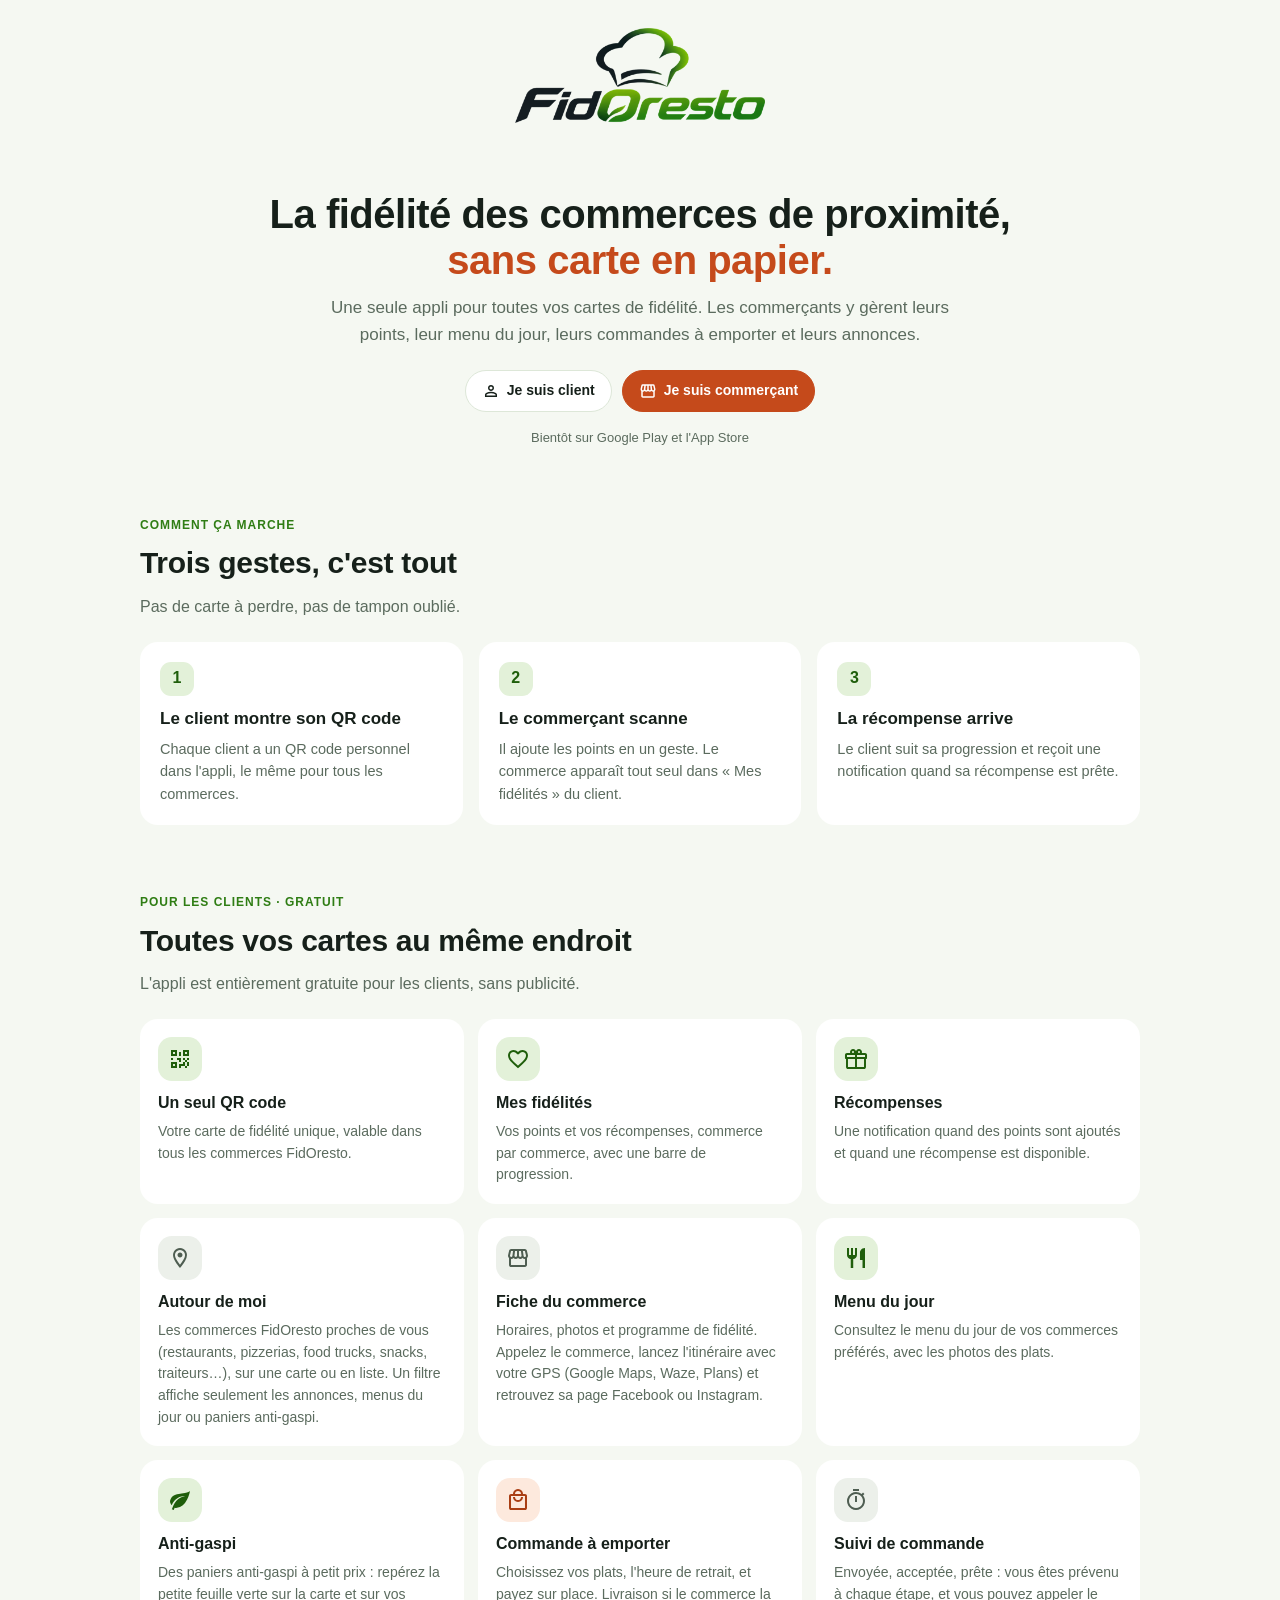
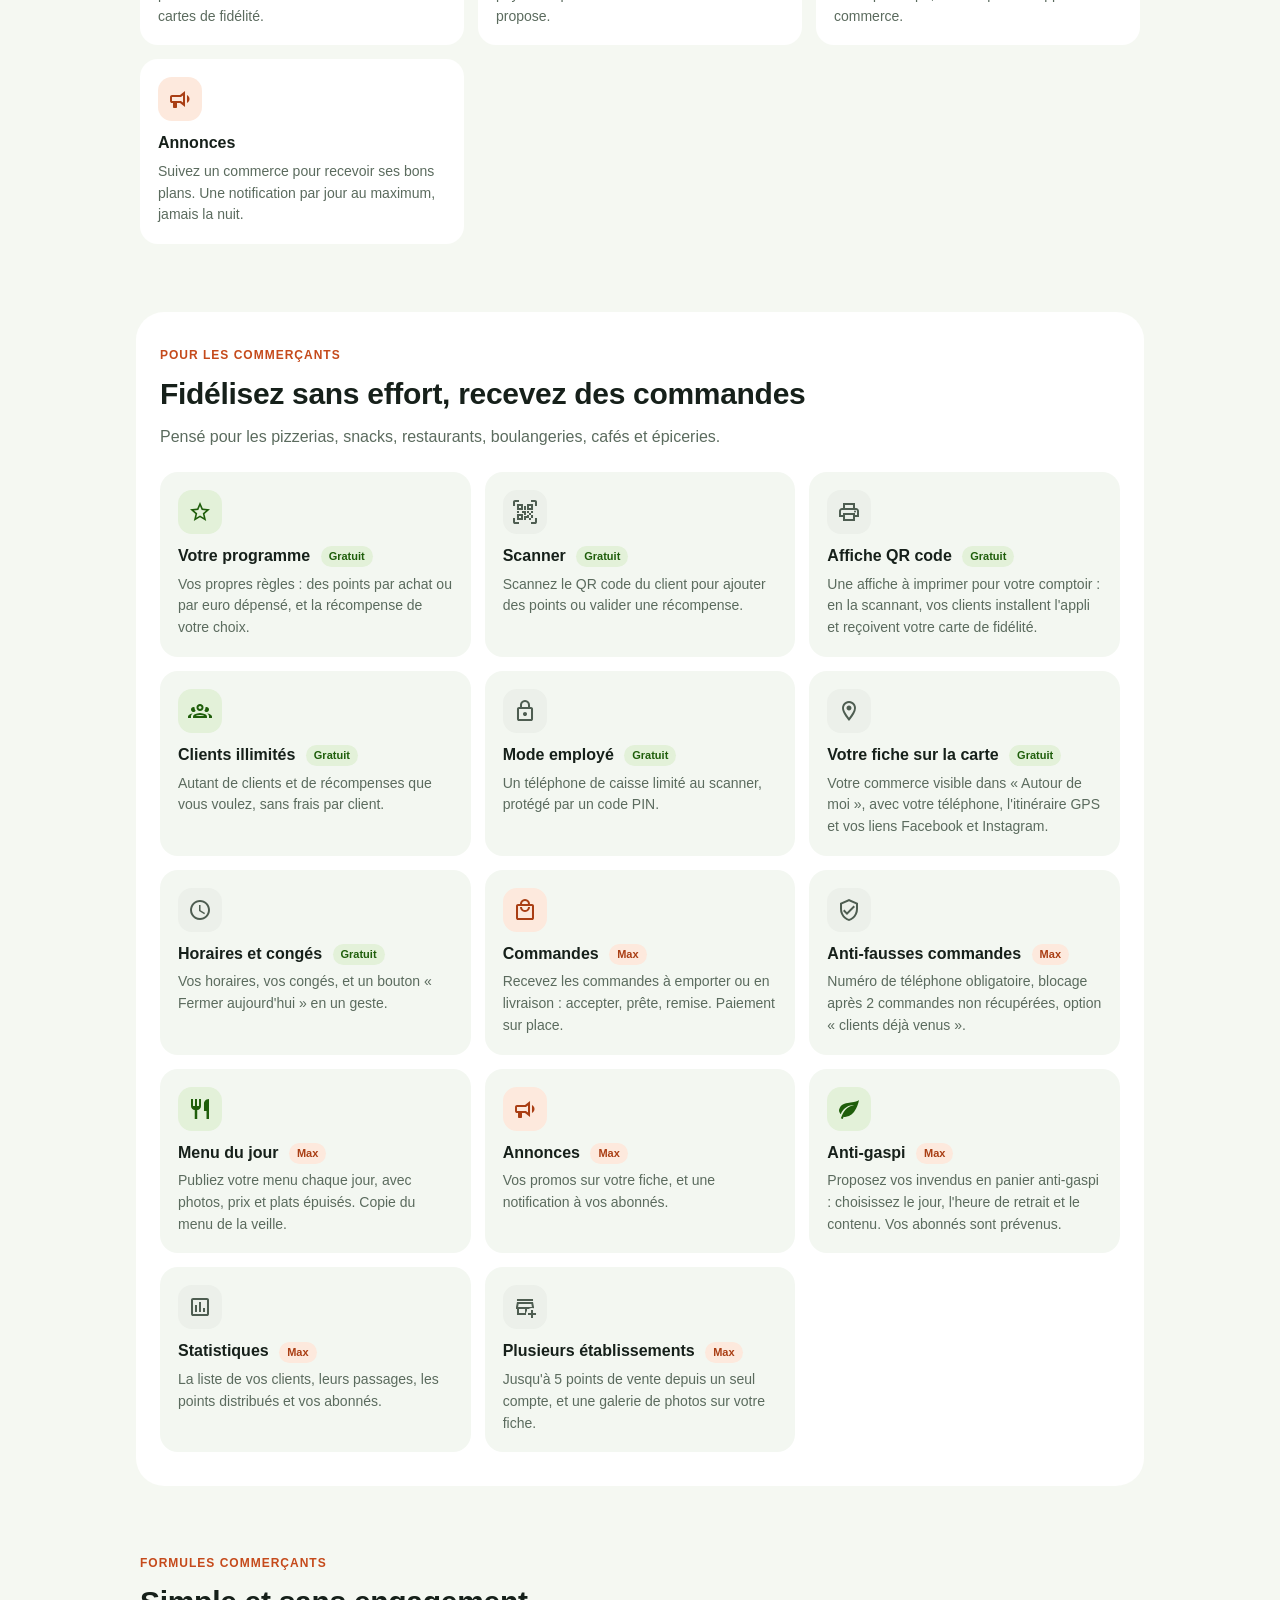
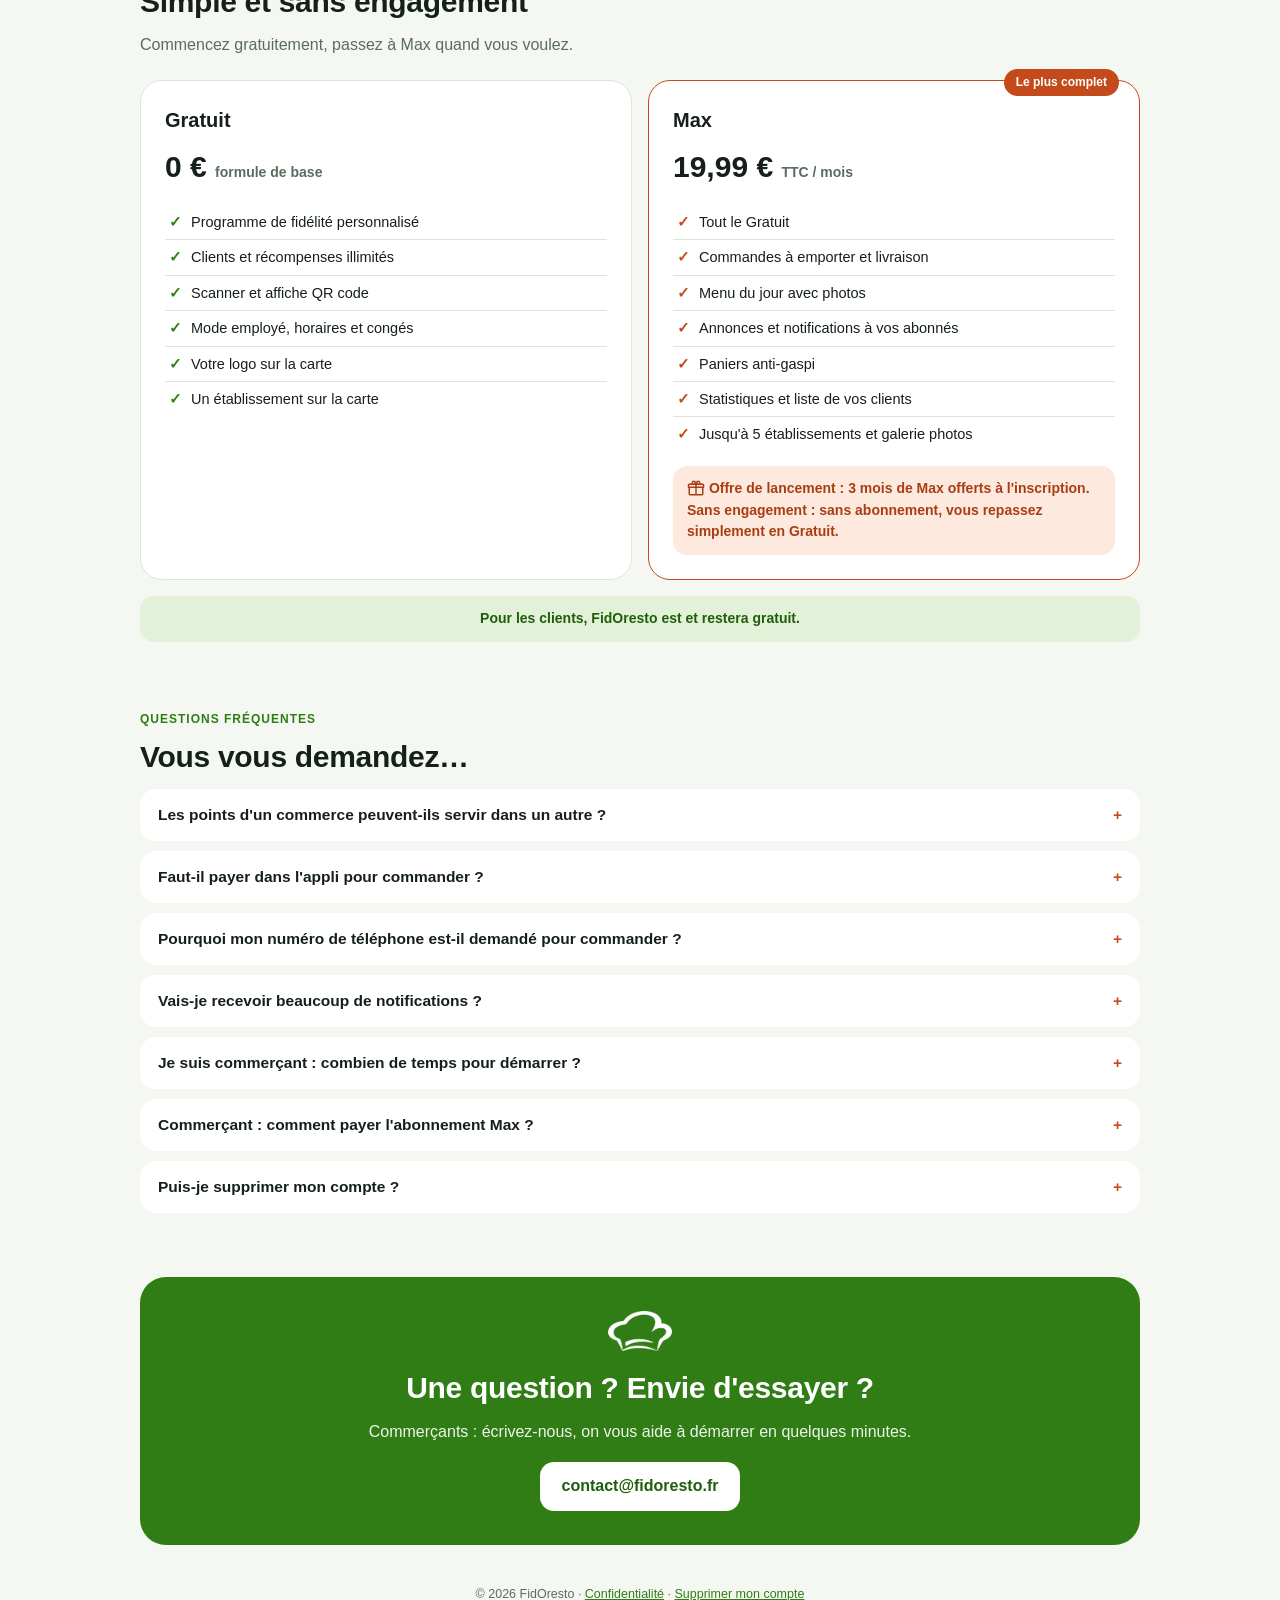
==== index.html @ c5ca8108 "Add files via upload" ====
<!doctype html>
<html lang="fr">
<head>
<meta charset="utf-8">
<meta name="viewport" content="width=device-width, initial-scale=1">
<title>FidOresto : guide des fonctions</title>
<meta name="description" content="FidOresto remplace les cartes de fidélité en papier des commerces de proximité : points, récompenses, menu du jour, commandes à emporter et annonces.">
<style>
:root{
  --bg:#F5F8F2; --card:#FFFFFF; --ground:#F3F7F1; --t1:#16201A; --t2:#5B6B5E;
  --accent:#C54A1B; --brand:#2F7D14; --brandDark:#1F5E0B; --border:#DDE7D8;
  --gBg:#E3F1D9; --gFg:#1F5E0B; --oBg:#FDE9DD; --oFg:#A93E14;
}
*{box-sizing:border-box}
html{scroll-behavior:smooth}
body{margin:0;background:var(--bg);color:var(--t1);font-family:-apple-system,BlinkMacSystemFont,"Segoe UI",Roboto,Helvetica,Arial,sans-serif;line-height:1.55}
a{color:var(--brand)}
.wrap{max-width:1040px;margin:0 auto;padding:0 20px}
/* En-tête */
.top{padding:28px 0 8px;text-align:center}
.top img{width:250px;max-width:70%;height:auto}
.tagline{position:relative}
.tagline .tg.ph{visibility:hidden}
.tagline .tg.a,.tagline .tg.b{position:absolute;left:0;right:0;opacity:0}
.tagline .tg.a{animation:tgfade 6s infinite}
.tagline .tg.b{animation:tgfade 6s 3s infinite}
@keyframes tgfade{0%{opacity:0;transform:scale(.92)}8%{opacity:1;transform:scale(1.06)}14%{transform:scale(1)}44%{opacity:1}52%,100%{opacity:0}}
@media (prefers-reduced-motion:reduce){.tagline .tg.a,.tagline .tg.b{display:none}.tagline .tg.ph{visibility:visible}}
.tagline{margin:-10px 0 6px;font-size:21px;font-weight:700;font-style:italic;color:var(--brand);letter-spacing:.5px}
.hero{text-align:center;padding:10px 0 34px}
.hero h1{font-size:clamp(26px,4.4vw,40px);line-height:1.15;margin:14px 0 12px;letter-spacing:-.5px}
.hero h1 span{color:var(--accent)}
.hero p{font-size:17px;color:var(--t2);max-width:640px;margin:0 auto 22px}
.pills{display:flex;flex-wrap:wrap;gap:10px;justify-content:center}
.pill{background:var(--card);border:1px solid var(--border);border-radius:999px;padding:9px 16px;font-weight:700;font-size:14px;text-decoration:none;color:var(--t1)}
.pill.o{background:var(--accent);border-color:var(--accent);color:#fff}
.stores{margin-top:16px;font-size:13px;color:var(--t2)}
/* Sections */
section{padding:34px 0}
.kicker{font-size:12px;font-weight:800;letter-spacing:1px;text-transform:uppercase;color:var(--brand);margin:0 0 6px}
.kicker.o{color:var(--accent)}
h2{font-size:clamp(22px,3.2vw,30px);margin:0 0 8px;letter-spacing:-.3px}
.lead{color:var(--t2);margin:0 0 22px;max-width:700px}
/* Étapes */
.steps{display:grid;grid-template-columns:repeat(3,1fr);gap:16px}
.step{background:var(--card);border-radius:18px;padding:20px}
.num{width:34px;height:34px;border-radius:11px;background:var(--gBg);color:var(--gFg);font-weight:900;display:flex;align-items:center;justify-content:center;margin-bottom:10px}
.step h3{margin:0 0 6px;font-size:17px}
.step p{margin:0;color:var(--t2);font-size:14.5px}
/* Grilles de fonctions */
.grid{display:grid;grid-template-columns:repeat(3,1fr);gap:14px}
.f{background:var(--card);border-radius:18px;padding:18px}
.f .ic{width:44px;height:44px;border-radius:14px;display:flex;align-items:center;justify-content:center;font-size:22px;margin-bottom:10px;background:var(--gBg)}
.f.o .ic{background:var(--oBg)}
.f .ic.g{background:var(--gBg);color:var(--gFg)}
.f .ic.o{background:var(--oBg);color:var(--oFg)}
.f .ic.n{background:#ECF0EA;color:#4E5D51}
.pill{display:inline-flex;align-items:center;gap:7px}
.offer svg{vertical-align:-4px}
.f h3{margin:0 0 5px;font-size:16px}
.f p{margin:0;color:var(--t2);font-size:14px}
.tag{display:inline-block;font-size:11px;font-weight:800;border-radius:999px;padding:2px 8px;margin-left:6px;vertical-align:middle}
.tag.max{background:var(--oBg);color:var(--oFg)}
.tag.free{background:var(--gBg);color:var(--gFg)}
.band{background:var(--card);border-radius:22px;padding:6px 0}
.alt{background:#fff;border-radius:28px;padding:34px 24px;margin:0 -4px}
.alt .f{background:var(--ground)}
/* Formules */
.plans{display:grid;grid-template-columns:1fr 1fr;gap:16px}
.plan{background:var(--card);border-radius:22px;padding:24px;border:1.5px solid var(--border)}
.plan.max{border-color:var(--accent);position:relative}
.plan .ribbon{position:absolute;top:-12px;right:20px;background:var(--accent);color:#fff;font-size:12px;font-weight:800;border-radius:999px;padding:4px 12px}
.plan h3{margin:0;font-size:20px}
.price{font-size:30px;font-weight:900;margin:8px 0 2px}
.price small{font-size:14px;font-weight:600;color:var(--t2)}
.plan ul{list-style:none;padding:0;margin:14px 0 0}
.plan li{padding:6px 0 6px 26px;position:relative;font-size:14.5px;border-top:1px solid var(--border)}
.plan li:first-child{border-top:0}
.plan li::before{content:"✓";position:absolute;left:4px;color:var(--brand);font-weight:900}
.plan.max li::before{color:var(--accent)}
.offer{margin-top:14px;background:var(--oBg);color:var(--oFg);border-radius:14px;padding:12px 14px;font-weight:700;font-size:14px}
.client-free{margin-top:16px;background:var(--gBg);color:var(--gFg);border-radius:14px;padding:12px 14px;font-weight:700;font-size:14px;text-align:center}
/* FAQ */
details{background:var(--card);border-radius:16px;padding:14px 18px;margin-bottom:10px}
summary{cursor:pointer;font-weight:800;font-size:15.5px;list-style:none}
summary::-webkit-details-marker{display:none}
summary::after{content:"+";float:right;color:var(--accent);font-weight:900}
details[open] summary::after{content:"–"}
details p{color:var(--t2);margin:10px 0 2px;font-size:14.5px}
/* Contact */
.contact{text-align:center;background:var(--brand);color:#fff;border-radius:26px;padding:34px 20px;margin:20px 0 40px}
.contact h2{color:#fff}
.contact p{opacity:.92;margin:0 0 18px}
.contact a.btn{display:inline-block;background:#fff;color:var(--brandDark);font-weight:800;text-decoration:none;border-radius:14px;padding:12px 22px}
.contact img{width:64px;height:auto;margin-bottom:6px;filter:brightness(0) invert(1)}
footer{text-align:center;color:var(--t2);font-size:12.5px;padding:0 0 30px}
@media (max-width:820px){
  .steps,.grid{grid-template-columns:1fr 1fr}
  .plans{grid-template-columns:1fr}
}
@media (max-width:540px){
  .steps,.grid{grid-template-columns:1fr}
  .alt{padding:26px 16px}
}
</style>
</head>
<body>

<div class="wrap">
  <div class="top"><img src="[data-uri]" alt="FidOresto"><p class="tagline" aria-label="Smart choice. Choix malin."><span class="tg a">Choix malin.</span><span class="tg b">Smart choice.</span><span class="tg ph">Smart choice.</span></p></div>

  <div class="hero">
    <h1>La fidélité des commerces de proximité,<br><span>sans carte en papier.</span></h1>
    <p>Une seule appli pour toutes vos cartes de fidélité. Les commerçants y gèrent leurs points, leur menu du jour, leurs commandes à emporter et leurs annonces.</p>
    <div class="pills">
      <a class="pill" href="#clients"><svg width="18" height="18" viewBox="0 0 24 24" aria-hidden="true"><path fill="currentColor" d="M12 3.98Q13.64 3.98 14.81 5.16Q15.98 6.33 15.98 7.99Q15.98 9.66 14.81 10.83Q13.64 12 12 12Q10.36 12 9.19 10.83Q8.02 9.66 8.02 7.99Q8.02 6.33 9.19 5.16Q10.36 3.98 12 3.98ZM12 6Q11.16 6 10.57 6.59Q9.98 7.17 9.98 7.99Q9.98 8.81 10.57 9.4Q11.16 9.98 12 9.98Q12.84 9.98 13.43 9.4Q14.02 8.81 14.02 7.99Q14.02 7.17 13.43 6.59Q12.84 6 12 6ZM12 12.98Q13.5 12.98 15.28 13.45Q17.3 13.97 18.52 14.77Q20.02 15.75 20.02 17.02V20.02H3.98V17.02Q3.98 15.75 5.48 14.77Q6.7 13.97 8.72 13.45Q10.5 12.98 12 12.98ZM12 14.91Q10.59 14.91 9.09 15.28Q7.78 15.66 6.84 16.17Q5.91 16.69 5.91 17.02V18.09H18.09V17.02Q18.09 16.69 17.16 16.17Q16.22 15.66 14.91 15.28Q13.41 14.91 12 14.91Z"/></svg>Je suis client</a>
      <a class="pill o" href="#commercants"><svg width="18" height="18" viewBox="0 0 24 24" aria-hidden="true"><path fill="currentColor" d="M5.06 3Q4.41 3 3.84 3.42Q3.28 3.84 3.14 4.5L2.11 8.91Q1.73 10.55 2.72 11.77L3 12.05V18.98Q3 19.83 3.63 20.41Q4.27 21 5.02 21H18.98Q19.83 21 20.41 20.37Q21 19.73 21 18.98V12.05L21.28 11.77Q22.27 10.55 21.89 8.91L20.86 4.5Q20.67 3.84 20.13 3.42Q19.59 3 18.94 3ZM18.89 4.97 19.97 9.38Q20.11 10.03 19.71 10.52Q19.31 11.02 18.8 11.02Q18.28 11.02 17.95 10.66Q17.62 10.31 17.58 9.84L16.97 5.02ZM5.06 5.02H7.03L6.42 9.84Q6.23 11.02 5.25 11.02Q4.64 11.02 4.31 10.55Q3.89 10.03 4.03 9.38ZM9.05 5.02H11.02V9.7Q11.02 10.22 10.64 10.62Q10.27 11.02 9.73 11.02Q9.19 11.02 8.84 10.59Q8.48 10.17 8.48 9.66V9.52ZM12.98 5.02H14.95L15.52 9.52Q15.61 10.12 15.23 10.57Q14.86 11.02 14.2 11.02Q13.73 11.02 13.36 10.62Q12.98 10.22 12.98 9.7ZM7.45 12.05Q8.44 12.98 9.8 12.98Q11.06 12.98 12 12.05Q13.08 12.98 14.32 12.98Q15.56 12.98 16.55 12.05Q17.39 12.98 18.8 12.98H19.03V18.98H5.02V12.98H5.25Q6.61 12.98 7.45 12.05Z"/></svg>Je suis commerçant</a>
    </div>
    <div class="stores">Bientôt sur Google Play et l'App Store</div>
  </div>
</div>

<!-- Comment ça marche -->
<section>
  <div class="wrap">
    <p class="kicker">Comment ça marche</p>
    <h2>Trois gestes, c'est tout</h2>
    <p class="lead">Pas de carte à perdre, pas de tampon oublié.</p>
    <div class="steps">
      <div class="step"><div class="num">1</div><h3>Le client montre son QR code</h3><p>Chaque client a un QR code personnel dans l'appli, le même pour tous les commerces.</p></div>
      <div class="step"><div class="num">2</div><h3>Le commerçant scanne</h3><p>Il ajoute les points en un geste. Le commerce apparaît tout seul dans « Mes fidélités » du client.</p></div>
      <div class="step"><div class="num">3</div><h3>La récompense arrive</h3><p>Le client suit sa progression et reçoit une notification quand sa récompense est prête.</p></div>
    </div>
  </div>
</section>

<!-- Clients -->
<section id="clients">
  <div class="wrap">
    <p class="kicker">Pour les clients · gratuit</p>
    <h2>Toutes vos cartes au même endroit</h2>
    <p class="lead">L'appli est entièrement gratuite pour les clients, sans publicité.</p>
    <div class="grid">
      <div class="f"><div class="ic g"><svg width="24" height="24" viewBox="0 0 24 24" aria-hidden="true"><path fill="currentColor" d="M3 11.02H5.02V12.98H3ZM11.02 5.02H12.98V9H11.02ZM9 11.02H12.98V15H11.02V12.98H9ZM15 11.02H17.02V12.98H18.98V11.02H21V12.98H18.98V15H21V18.98H18.98V21H17.02V18.98H12.98V21H11.02V17.02H15V15H17.02V12.98H15ZM18.98 18.98V15H17.02V18.98ZM15 3H21V9H15ZM17.02 5.02V6.98H18.98V5.02ZM3 3H9V9H3ZM5.02 5.02V6.98H6.98V5.02ZM3 15H9V21H3ZM5.02 17.02V18.98H6.98V17.02Z"/></svg></div><h3>Un seul QR code</h3><p>Votre carte de fidélité unique, valable dans tous les commerces FidOresto.</p></div>
      <div class="f"><div class="ic g"><svg width="24" height="24" viewBox="0 0 24 24" aria-hidden="true"><path fill="currentColor" d="M12.09 18.56 12 18.66 11.91 18.56Q8.91 15.84 7.73 14.67Q5.86 12.8 4.97 11.44Q3.98 9.89 3.98 8.48Q3.98 6.98 4.99 6Q6 5.02 7.5 5.02Q8.67 5.02 9.68 5.67Q10.69 6.33 11.06 7.36H12.94Q13.31 6.33 14.32 5.67Q15.33 5.02 16.5 5.02Q18 5.02 19.01 6Q20.02 6.98 20.02 8.48Q20.02 9.89 19.03 11.44Q18.14 12.8 16.27 14.67Q15.09 15.84 12.09 18.56ZM16.5 3Q15.19 3 14.02 3.56Q12.84 4.12 12 5.06Q11.16 4.12 9.98 3.56Q8.81 3 7.5 3Q6 3 4.73 3.73Q3.47 4.45 2.74 5.72Q2.02 6.98 2.02 8.48Q2.02 10.31 3.09 12.14Q4.03 13.73 6.05 15.8Q7.31 17.11 10.55 20.02L12 21.33L13.45 20.02Q16.69 17.11 17.95 15.8Q19.97 13.73 20.91 12.14Q21.98 10.31 21.98 8.48Q21.98 6.98 21.26 5.72Q20.53 4.45 19.27 3.73Q18 3 16.5 3Z"/></svg></div><h3>Mes fidélités</h3><p>Vos points et vos récompenses, commerce par commerce, avec une barre de progression.</p></div>
      <div class="f"><div class="ic g"><svg width="24" height="24" viewBox="0 0 24 24" aria-hidden="true"><path fill="currentColor" d="M21.98 12V20.02Q21.98 20.81 21.4 21.4Q20.81 21.98 20.02 21.98H3.98Q3.19 21.98 2.6 21.4Q2.02 20.81 2.02 20.02V12Q1.59 12 1.29 11.72Q0.98 11.44 0.98 11.02V8.02Q0.98 7.17 1.57 6.59Q2.16 6 3 6H6.19Q6 5.53 6 5.02Q6 3.75 6.87 2.88Q7.73 2.02 9 2.02Q9.75 2.02 10.38 2.34Q11.02 2.67 11.44 3.23L12 3.98L12.56 3.23Q12.98 2.67 13.62 2.34Q14.25 2.02 15 2.02Q16.27 2.02 17.13 2.88Q18 3.75 18 5.02Q18 5.53 17.81 6H21Q21.84 6 22.43 6.59Q23.02 7.17 23.02 8.02V11.02Q23.02 11.44 22.71 11.72Q22.41 12 21.98 12ZM3.98 20.02H11.02V12H3.98ZM20.02 20.02V12H12.98V20.02ZM9 3.98Q8.58 3.98 8.3 4.29Q8.02 4.59 8.02 5.02Q8.02 5.44 8.3 5.72Q8.58 6 9 6Q9.42 6 9.7 5.72Q9.98 5.44 9.98 5.02Q9.98 4.59 9.7 4.29Q9.42 3.98 9 3.98ZM15 3.98Q14.58 3.98 14.3 4.29Q14.02 4.59 14.02 5.02Q14.02 5.44 14.3 5.72Q14.58 6 15 6Q15.42 6 15.7 5.72Q15.98 5.44 15.98 5.02Q15.98 4.59 15.7 4.29Q15.42 3.98 15 3.98ZM3 8.02V9.98H11.02V8.02ZM12.98 8.02V9.98H21V8.02Z"/></svg></div><h3>Récompenses</h3><p>Une notification quand des points sont ajoutés et quand une récompense est disponible.</p></div>
      <div class="f"><div class="ic n"><svg width="24" height="24" viewBox="0 0 24 24" aria-hidden="true"><path fill="currentColor" d="M12 6.52Q13.03 6.52 13.76 7.24Q14.48 7.97 14.48 9Q14.48 10.03 13.76 10.76Q13.03 11.48 12 11.48Q10.97 11.48 10.24 10.76Q9.52 10.03 9.52 9Q9.52 7.97 10.24 7.24Q10.97 6.52 12 6.52ZM12 2.02Q13.92 2.02 15.52 2.95Q17.11 3.89 18.05 5.48Q18.98 7.08 18.98 9Q18.98 11.34 17.2 14.72Q15.89 17.11 13.83 19.78Q12.8 21.14 12 21.98L10.92 20.72Q9.61 19.08 8.48 17.48Q6.98 15.19 6.09 13.27Q5.02 10.83 5.02 8.95Q5.02 7.08 5.95 5.48Q6.89 3.89 8.48 2.95Q10.08 2.02 12 2.02ZM12 3.98Q10.64 3.98 9.49 4.66Q8.34 5.34 7.66 6.49Q6.98 7.64 6.98 9Q6.98 9.8 7.17 10.45Q7.5 11.72 8.48 13.45Q9.7 15.66 12 18.7Q14.3 15.66 15.52 13.45Q16.5 11.72 16.83 10.45Q17.02 9.8 17.02 9Q17.02 7.64 16.34 6.49Q15.66 5.34 14.51 4.66Q13.36 3.98 12 3.98Z"/></svg></div><h3>Autour de moi</h3><p>Les commerces FidOresto proches de vous (restaurants, pizzerias, food trucks, snacks, traiteurs…), sur une carte ou en liste. Un filtre affiche seulement les annonces, menus du jour ou paniers anti-gaspi.</p></div>
      <div class="f"><div class="ic n"><svg width="24" height="24" viewBox="0 0 24 24" aria-hidden="true"><path fill="currentColor" d="M5.06 3Q4.41 3 3.84 3.42Q3.28 3.84 3.14 4.5L2.11 8.91Q1.73 10.55 2.72 11.77L3 12.05V18.98Q3 19.83 3.63 20.41Q4.27 21 5.02 21H18.98Q19.83 21 20.41 20.37Q21 19.73 21 18.98V12.05L21.28 11.77Q22.27 10.55 21.89 8.91L20.86 4.5Q20.67 3.84 20.13 3.42Q19.59 3 18.94 3ZM18.89 4.97 19.97 9.38Q20.11 10.03 19.71 10.52Q19.31 11.02 18.8 11.02Q18.28 11.02 17.95 10.66Q17.62 10.31 17.58 9.84L16.97 5.02ZM5.06 5.02H7.03L6.42 9.84Q6.23 11.02 5.25 11.02Q4.64 11.02 4.31 10.55Q3.89 10.03 4.03 9.38ZM9.05 5.02H11.02V9.7Q11.02 10.22 10.64 10.62Q10.27 11.02 9.73 11.02Q9.19 11.02 8.84 10.59Q8.48 10.17 8.48 9.66V9.52ZM12.98 5.02H14.95L15.52 9.52Q15.61 10.12 15.23 10.57Q14.86 11.02 14.2 11.02Q13.73 11.02 13.36 10.62Q12.98 10.22 12.98 9.7ZM7.45 12.05Q8.44 12.98 9.8 12.98Q11.06 12.98 12 12.05Q13.08 12.98 14.32 12.98Q15.56 12.98 16.55 12.05Q17.39 12.98 18.8 12.98H19.03V18.98H5.02V12.98H5.25Q6.61 12.98 7.45 12.05Z"/></svg></div><h3>Fiche du commerce</h3><p>Horaires, photos et programme de fidélité. Appelez le commerce, lancez l'itinéraire avec votre GPS (Google Maps, Waze, Plans) et retrouvez sa page Facebook ou Instagram.</p></div>
      <div class="f"><div class="ic g"><svg width="24" height="24" viewBox="0 0 24 24" aria-hidden="true"><path fill="currentColor" d="M11.02 9H9V2.02H6.98V9H5.02V2.02H3V9Q3 10.59 4.08 11.74Q5.16 12.89 6.75 12.98V21.98H9.23V12.98Q10.83 12.89 11.91 11.74Q12.98 10.59 12.98 9V2.02H11.02ZM15.98 6V14.02H18.52V21.98H21V2.02Q19.69 2.02 18.47 2.62Q17.39 3.23 16.69 4.17Q15.98 5.11 15.98 6Z"/></svg></div><h3>Menu du jour</h3><p>Consultez le menu du jour de vos commerces préférés, avec les photos des plats.</p></div>
      <div class="f"><div class="ic g"><svg width="24" height="24" viewBox="0 0 24 24" aria-hidden="true"><path fill="currentColor" d="M17.02 8.02Q12.98 8.91 10.27 11.02Q8.02 12.8 6.42 15.56Q5.44 17.25 4.08 20.67L3.8 21.33L5.72 21.98L6.66 19.69Q7.5 20.02 8.02 20.02Q11.77 20.02 14.81 17.34Q17.25 15.23 19.12 11.48Q20.44 8.86 21.38 5.67Q21.8 4.08 21.98 3Q21.52 3.94 18.98 4.59Q17.48 4.97 13.55 5.53Q10.41 5.95 9 6.23Q6.7 6.7 4.97 8.11Q3.52 9.33 2.72 10.97Q2.02 12.38 2.02 13.5Q2.02 14.77 2.86 16.12Q3.33 16.83 3.75 17.25Q4.64 14.67 6.38 12.75Q7.83 11.11 9.8 9.98Q11.39 9.09 13.27 8.58Q14.62 8.2 15.94 8.06Z"/></svg></div><h3>Anti-gaspi</h3><p>Des paniers anti-gaspi à petit prix : repérez la petite feuille verte sur la carte et sur vos cartes de fidélité.</p></div>
      <div class="f"><div class="ic o"><svg width="24" height="24" viewBox="0 0 24 24" aria-hidden="true"><path fill="currentColor" d="M18.98 6H17.02Q17.02 4.64 16.34 3.49Q15.66 2.34 14.51 1.66Q13.36 0.98 12 0.98Q10.64 0.98 9.49 1.66Q8.34 2.34 7.66 3.49Q6.98 4.64 6.98 6H5.02Q4.17 6 3.59 6.59Q3 7.17 3 8.02V20.02Q3 20.81 3.59 21.4Q4.17 21.98 5.02 21.98H18.98Q19.83 21.98 20.41 21.4Q21 20.81 21 20.02V8.02Q21 7.17 20.41 6.59Q19.83 6 18.98 6ZM12 3Q13.27 3 14.13 3.87Q15 4.73 15 6H9Q9 4.73 9.87 3.87Q10.73 3 12 3ZM18.98 20.02H5.02V8.02H18.98ZM12 12Q10.73 12 9.87 11.13Q9 10.27 9 9H6.98Q6.98 10.36 7.66 11.51Q8.34 12.66 9.49 13.34Q10.64 14.02 12 14.02Q13.36 14.02 14.51 13.34Q15.66 12.66 16.34 11.51Q17.02 10.36 17.02 9H15Q15 10.27 14.13 11.13Q13.27 12 12 12Z"/></svg></div><h3>Commande à emporter</h3><p>Choisissez vos plats, l'heure de retrait, et payez sur place. Livraison si le commerce la propose.</p></div>
      <div class="f"><div class="ic n"><svg width="24" height="24" viewBox="0 0 24 24" aria-hidden="true"><path fill="currentColor" d="M12 20.02Q10.08 20.02 8.48 19.05Q6.89 18.09 5.95 16.5Q5.02 14.91 5.02 13.01Q5.02 11.11 5.95 9.49Q6.89 7.88 8.48 6.94Q10.08 6 12 6Q13.92 6 15.52 6.94Q17.11 7.88 18.05 9.49Q18.98 11.11 18.98 13.01Q18.98 14.91 18.05 16.5Q17.11 18.09 15.52 19.05Q13.92 20.02 12 20.02ZM19.03 7.41 20.44 5.95Q19.73 5.16 19.03 4.55L17.62 6Q16.45 5.06 15 4.52Q13.55 3.98 12 3.98Q9.56 3.98 7.5 5.2Q5.44 6.42 4.22 8.48Q3 10.55 3 12.98Q3 15.42 4.22 17.51Q5.44 19.59 7.5 20.79Q9.56 21.98 12 21.98Q14.44 21.98 16.52 20.79Q18.61 19.59 19.8 17.53Q21 15.47 21 12.98Q21 11.44 20.48 10.01Q19.97 8.58 19.03 7.41ZM11.02 14.02H12.98V8.02H11.02ZM15 0.98H9V3H15Z"/></svg></div><h3>Suivi de commande</h3><p>Envoyée, acceptée, prête : vous êtes prévenu à chaque étape, et vous pouvez appeler le commerce.</p></div>
      <div class="f"><div class="ic o"><svg width="24" height="24" viewBox="0 0 24 24" aria-hidden="true"><path fill="currentColor" d="M12 8.02H3.98Q3.19 8.02 2.6 8.6Q2.02 9.19 2.02 9.98V14.02Q2.02 14.81 2.6 15.4Q3.19 15.98 3.98 15.98H5.02V20.02Q5.02 20.44 5.3 20.72Q5.58 21 6 21H8.02Q8.44 21 8.72 20.72Q9 20.44 9 20.02V15.98H12L17.02 20.02V3.98ZM15 15.61 12.98 14.02H3.98V9.98H12.98L15 8.39ZM21.52 12Q21.52 13.27 20.84 14.37Q20.16 15.47 18.98 15.98V8.02Q20.16 8.58 20.84 9.66Q21.52 10.73 21.52 12Z"/></svg></div><h3>Annonces</h3><p>Suivez un commerce pour recevoir ses bons plans. Une notification par jour au maximum, jamais la nuit.</p></div>
    </div>
  </div>
</section>

<!-- Commerçants -->
<section id="commercants">
  <div class="wrap">
    <div class="alt">
      <p class="kicker o">Pour les commerçants</p>
      <h2>Fidélisez sans effort, recevez des commandes</h2>
      <p class="lead">Pensé pour les pizzerias, snacks, restaurants, boulangeries, cafés et épiceries.</p>

      <div class="grid">
        <div class="f"><div class="ic g"><svg width="24" height="24" viewBox="0 0 24 24" aria-hidden="true"><path fill="currentColor" d="M12 15.38 8.25 17.67 9.23 13.36 5.91 10.5 10.31 10.12 12 6.09 13.69 10.12 18.09 10.5 14.77 13.36 15.75 17.67ZM21.98 9.23 14.81 8.62 12 2.02 9.19 8.62 2.02 9.23 7.45 13.97 5.81 21 12 17.25 18.19 21 16.55 13.97Z"/></svg></div><h3>Votre programme <span class="tag free">Gratuit</span></h3><p>Vos propres règles : des points par achat ou par euro dépensé, et la récompense de votre choix.</p></div>
        <div class="f"><div class="ic n"><svg width="24" height="24" viewBox="0 0 24 24" aria-hidden="true"><path fill="currentColor" d="M3.98 3.98H9.98V9.98H3.98ZM20.02 3.98V9.98H14.02V3.98ZM14.02 15H15.98V12.98H14.02V11.02H15.98V12.98H18V11.02H20.02V12.98H18V15H20.02V18H18V20.02H15.98V18H12.98V20.02H11.02V15.98H14.02ZM15.98 15V18H18V15ZM3.98 20.02V14.02H9.98V20.02ZM6 6V8.02H8.02V6ZM15.98 6V8.02H18V6ZM6 15.98V18H8.02V15.98ZM3.98 11.02H6V12.98H3.98ZM9 11.02H12.98V15H11.02V12.98H9ZM11.02 6H12.98V9.98H11.02ZM2.02 2.02V6H0V2.02Q0 1.17 0.59 0.59Q1.17 0 2.02 0H6V2.02ZM21.98 0Q22.83 0 23.41 0.59Q24 1.17 24 2.02V6H21.98V2.02H18V0ZM2.02 18V21.98H6V24H2.02Q1.17 24 0.59 23.41Q0 22.83 0 21.98V18ZM21.98 21.98V18H24V21.98Q24 22.83 23.41 23.41Q22.83 24 21.98 24H18V21.98Z"/></svg></div><h3>Scanner <span class="tag free">Gratuit</span></h3><p>Scannez le QR code du client pour ajouter des points ou valider une récompense.</p></div>
        <div class="f"><div class="ic n"><svg width="24" height="24" viewBox="0 0 24 24" aria-hidden="true"><path fill="currentColor" d="M18.98 8.02Q20.25 8.02 21.12 8.88Q21.98 9.75 21.98 11.02V17.02H18V21H6V17.02H2.02V11.02Q2.02 9.75 2.88 8.88Q3.75 8.02 5.02 8.02H6V3H18V8.02ZM8.02 5.02V8.02H15.98V5.02ZM15.98 18.98V15H8.02V18.98ZM18 15H20.02V11.02Q20.02 10.59 19.71 10.29Q19.41 9.98 18.98 9.98H5.02Q4.59 9.98 4.29 10.29Q3.98 10.59 3.98 11.02V15H6V12.98H18ZM18.98 11.48Q18.98 11.91 18.7 12.21Q18.42 12.52 18 12.52Q17.58 12.52 17.3 12.21Q17.02 11.91 17.02 11.51Q17.02 11.11 17.3 10.8Q17.58 10.5 18 10.5Q18.42 10.5 18.7 10.8Q18.98 11.11 18.98 11.48Z"/></svg></div><h3>Affiche QR code <span class="tag free">Gratuit</span></h3><p>Une affiche à imprimer pour votre comptoir : en la scannant, vos clients installent l'appli et reçoivent votre carte de fidélité.</p></div>
        <div class="f"><div class="ic g"><svg width="24" height="24" viewBox="0 0 24 24" aria-hidden="true"><path fill="currentColor" d="M12 5.02Q10.55 5.02 9.52 6.02Q8.48 7.03 8.48 8.48Q8.48 9.94 9.52 10.97Q10.55 12 12 12Q13.45 12 14.48 10.97Q15.52 9.94 15.52 8.48Q15.52 7.03 14.48 6.02Q13.45 5.02 12 5.02ZM12 6.98Q12.61 6.98 13.05 7.43Q13.5 7.88 13.5 8.51Q13.5 9.14 13.05 9.56Q12.61 9.98 12 9.98Q11.39 9.98 10.95 9.56Q10.5 9.14 10.5 8.51Q10.5 7.88 10.95 7.43Q11.39 6.98 12 6.98ZM5.48 8.02Q4.45 8.02 3.73 8.74Q3 9.47 3 10.5Q3 11.2 3.35 11.77Q3.7 12.33 4.29 12.66Q4.88 12.98 5.51 12.98Q6.14 12.98 6.7 12.68Q7.27 12.38 7.64 11.81Q6.52 10.36 6.52 8.48V8.2Q6.05 8.02 5.48 8.02ZM18.52 8.02Q17.95 8.02 17.48 8.2V8.48Q17.48 10.36 16.36 11.81Q16.55 12.05 16.8 12.3Q17.06 12.56 17.3 12.7Q17.86 12.98 18.49 12.98Q19.12 12.98 19.71 12.66Q20.3 12.33 20.65 11.77Q21 11.2 21 10.5Q21 9.47 20.27 8.74Q19.55 8.02 18.52 8.02ZM12 14.02Q10.69 14.02 9.14 14.39Q7.41 14.81 6.28 15.56Q5.02 16.41 5.02 17.48V18.98H18.98V17.48Q18.98 16.41 17.72 15.56Q16.59 14.81 14.86 14.39Q13.31 14.02 12 14.02ZM4.69 14.53Q2.95 14.77 1.64 15.47Q0 16.31 0 17.48V18.98H3V17.06Q3 15.66 4.69 14.53ZM19.31 14.53Q21 15.66 21 17.06V18.98H24V17.48Q24 16.31 22.36 15.47Q21.05 14.77 19.31 14.53ZM12 15.98Q13.08 15.98 14.3 16.31Q15.42 16.59 16.22 17.02H7.78Q8.58 16.59 9.7 16.31Q10.92 15.98 12 15.98Z"/></svg></div><h3>Clients illimités <span class="tag free">Gratuit</span></h3><p>Autant de clients et de récompenses que vous voulez, sans frais par client.</p></div>
        <div class="f"><div class="ic n"><svg width="24" height="24" viewBox="0 0 24 24" aria-hidden="true"><path fill="currentColor" d="M12 17.02Q11.16 17.02 10.57 16.43Q9.98 15.84 9.98 15Q9.98 14.16 10.57 13.57Q11.16 12.98 12 12.98Q12.84 12.98 13.43 13.57Q14.02 14.16 14.02 15Q14.02 15.84 13.43 16.43Q12.84 17.02 12 17.02ZM18 20.02V9.98H6V20.02ZM18 8.02Q18.84 8.02 19.43 8.6Q20.02 9.19 20.02 9.98V20.02Q20.02 20.81 19.43 21.4Q18.84 21.98 18 21.98H6Q5.16 21.98 4.57 21.4Q3.98 20.81 3.98 20.02V9.98Q3.98 9.19 4.57 8.6Q5.16 8.02 6 8.02H6.98V6Q6.98 4.64 7.66 3.49Q8.34 2.34 9.49 1.66Q10.64 0.98 12 0.98Q13.36 0.98 14.51 1.66Q15.66 2.34 16.34 3.49Q17.02 4.64 17.02 6V8.02ZM12 3Q10.73 3 9.87 3.87Q9 4.73 9 6V8.02H15V6Q15 4.73 14.13 3.87Q13.27 3 12 3Z"/></svg></div><h3>Mode employé <span class="tag free">Gratuit</span></h3><p>Un téléphone de caisse limité au scanner, protégé par un code PIN.</p></div>
        <div class="f"><div class="ic n"><svg width="24" height="24" viewBox="0 0 24 24" aria-hidden="true"><path fill="currentColor" d="M12 6.52Q13.03 6.52 13.76 7.24Q14.48 7.97 14.48 9Q14.48 10.03 13.76 10.76Q13.03 11.48 12 11.48Q10.97 11.48 10.24 10.76Q9.52 10.03 9.52 9Q9.52 7.97 10.24 7.24Q10.97 6.52 12 6.52ZM12 2.02Q13.92 2.02 15.52 2.95Q17.11 3.89 18.05 5.48Q18.98 7.08 18.98 9Q18.98 11.34 17.2 14.72Q15.89 17.11 13.83 19.78Q12.8 21.14 12 21.98L10.92 20.72Q9.61 19.08 8.48 17.48Q6.98 15.19 6.09 13.27Q5.02 10.83 5.02 8.95Q5.02 7.08 5.95 5.48Q6.89 3.89 8.48 2.95Q10.08 2.02 12 2.02ZM12 3.98Q10.64 3.98 9.49 4.66Q8.34 5.34 7.66 6.49Q6.98 7.64 6.98 9Q6.98 9.8 7.17 10.45Q7.5 11.72 8.48 13.45Q9.7 15.66 12 18.7Q14.3 15.66 15.52 13.45Q16.5 11.72 16.83 10.45Q17.02 9.8 17.02 9Q17.02 7.64 16.34 6.49Q15.66 5.34 14.51 4.66Q13.36 3.98 12 3.98Z"/></svg></div><h3>Votre fiche sur la carte <span class="tag free">Gratuit</span></h3><p>Votre commerce visible dans « Autour de moi », avec votre téléphone, l'itinéraire GPS et vos liens Facebook et Instagram.</p></div>
        <div class="f"><div class="ic n"><svg width="24" height="24" viewBox="0 0 24 24" aria-hidden="true"><path fill="currentColor" d="M12 20.02Q14.16 20.02 16.01 18.94Q17.86 17.86 18.94 16.01Q20.02 14.16 20.02 12Q20.02 9.84 18.94 7.99Q17.86 6.14 16.01 5.06Q14.16 3.98 12 3.98Q9.84 3.98 7.99 5.06Q6.14 6.14 5.06 7.99Q3.98 9.84 3.98 12Q3.98 14.16 5.06 16.01Q6.14 17.86 7.99 18.94Q9.84 20.02 12 20.02ZM12 2.02Q13.97 2.02 15.82 2.77Q17.67 3.52 19.08 4.92Q20.48 6.33 21.23 8.18Q21.98 10.03 21.98 12Q21.98 13.97 21.23 15.82Q20.48 17.67 19.08 19.08Q17.67 20.48 15.82 21.23Q13.97 21.98 12 21.98Q9.28 21.98 6.98 20.65Q4.69 19.31 3.35 17.02Q2.02 14.72 2.02 12Q2.02 10.03 2.77 8.18Q3.52 6.33 4.92 4.92Q6.33 3.52 8.18 2.77Q10.03 2.02 12 2.02ZM12.52 6.98V12.23L17.02 14.91L16.27 16.17L11.02 12.98V6.98Z"/></svg></div><h3>Horaires et congés <span class="tag free">Gratuit</span></h3><p>Vos horaires, vos congés, et un bouton « Fermer aujourd'hui » en un geste.</p></div>
        <div class="f o"><div class="ic o"><svg width="24" height="24" viewBox="0 0 24 24" aria-hidden="true"><path fill="currentColor" d="M18.98 6H17.02Q17.02 4.64 16.34 3.49Q15.66 2.34 14.51 1.66Q13.36 0.98 12 0.98Q10.64 0.98 9.49 1.66Q8.34 2.34 7.66 3.49Q6.98 4.64 6.98 6H5.02Q4.17 6 3.59 6.59Q3 7.17 3 8.02V20.02Q3 20.81 3.59 21.4Q4.17 21.98 5.02 21.98H18.98Q19.83 21.98 20.41 21.4Q21 20.81 21 20.02V8.02Q21 7.17 20.41 6.59Q19.83 6 18.98 6ZM12 3Q13.27 3 14.13 3.87Q15 4.73 15 6H9Q9 4.73 9.87 3.87Q10.73 3 12 3ZM18.98 20.02H5.02V8.02H18.98ZM12 12Q10.73 12 9.87 11.13Q9 10.27 9 9H6.98Q6.98 10.36 7.66 11.51Q8.34 12.66 9.49 13.34Q10.64 14.02 12 14.02Q13.36 14.02 14.51 13.34Q15.66 12.66 16.34 11.51Q17.02 10.36 17.02 9H15Q15 10.27 14.13 11.13Q13.27 12 12 12Z"/></svg></div><h3>Commandes <span class="tag max">Max</span></h3><p>Recevez les commandes à emporter ou en livraison : accepter, prête, remise. Paiement sur place.</p></div>
        <div class="f o"><div class="ic n"><svg width="24" height="24" viewBox="0 0 24 24" aria-hidden="true"><path fill="currentColor" d="M21 11.02Q21 13.73 19.83 16.27Q18.66 18.8 16.59 20.58Q14.53 22.36 12 23.02Q9.47 22.36 7.41 20.58Q5.34 18.8 4.17 16.27Q3 13.73 3 11.02V5.02L12 0.98L21 5.02ZM12 21Q13.83 20.48 15.45 18.98Q17.06 17.48 18.02 15.42Q18.98 13.36 18.98 11.2V6.28L12 3.19L5.02 6.28V11.2Q5.02 13.36 5.98 15.42Q6.94 17.48 8.55 18.98Q10.17 20.48 12 21ZM9.98 17.02 6 12.98 7.41 11.58 9.98 14.16 16.59 7.59 18 9Z"/></svg></div><h3>Anti-fausses commandes <span class="tag max">Max</span></h3><p>Numéro de téléphone obligatoire, blocage après 2 commandes non récupérées, option « clients déjà venus ».</p></div>
        <div class="f o"><div class="ic g"><svg width="24" height="24" viewBox="0 0 24 24" aria-hidden="true"><path fill="currentColor" d="M11.02 9H9V2.02H6.98V9H5.02V2.02H3V9Q3 10.59 4.08 11.74Q5.16 12.89 6.75 12.98V21.98H9.23V12.98Q10.83 12.89 11.91 11.74Q12.98 10.59 12.98 9V2.02H11.02ZM15.98 6V14.02H18.52V21.98H21V2.02Q19.69 2.02 18.47 2.62Q17.39 3.23 16.69 4.17Q15.98 5.11 15.98 6Z"/></svg></div><h3>Menu du jour <span class="tag max">Max</span></h3><p>Publiez votre menu chaque jour, avec photos, prix et plats épuisés. Copie du menu de la veille.</p></div>
        <div class="f o"><div class="ic o"><svg width="24" height="24" viewBox="0 0 24 24" aria-hidden="true"><path fill="currentColor" d="M12 8.02H3.98Q3.19 8.02 2.6 8.6Q2.02 9.19 2.02 9.98V14.02Q2.02 14.81 2.6 15.4Q3.19 15.98 3.98 15.98H5.02V20.02Q5.02 20.44 5.3 20.72Q5.58 21 6 21H8.02Q8.44 21 8.72 20.72Q9 20.44 9 20.02V15.98H12L17.02 20.02V3.98ZM15 15.61 12.98 14.02H3.98V9.98H12.98L15 8.39ZM21.52 12Q21.52 13.27 20.84 14.37Q20.16 15.47 18.98 15.98V8.02Q20.16 8.58 20.84 9.66Q21.52 10.73 21.52 12Z"/></svg></div><h3>Annonces <span class="tag max">Max</span></h3><p>Vos promos sur votre fiche, et une notification à vos abonnés.</p></div>
        <div class="f o"><div class="ic g"><svg width="24" height="24" viewBox="0 0 24 24" aria-hidden="true"><path fill="currentColor" d="M17.02 8.02Q12.98 8.91 10.27 11.02Q8.02 12.8 6.42 15.56Q5.44 17.25 4.08 20.67L3.8 21.33L5.72 21.98L6.66 19.69Q7.5 20.02 8.02 20.02Q11.77 20.02 14.81 17.34Q17.25 15.23 19.12 11.48Q20.44 8.86 21.38 5.67Q21.8 4.08 21.98 3Q21.52 3.94 18.98 4.59Q17.48 4.97 13.55 5.53Q10.41 5.95 9 6.23Q6.7 6.7 4.97 8.11Q3.52 9.33 2.72 10.97Q2.02 12.38 2.02 13.5Q2.02 14.77 2.86 16.12Q3.33 16.83 3.75 17.25Q4.64 14.67 6.38 12.75Q7.83 11.11 9.8 9.98Q11.39 9.09 13.27 8.58Q14.62 8.2 15.94 8.06Z"/></svg></div><h3>Anti-gaspi <span class="tag max">Max</span></h3><p>Proposez vos invendus en panier anti-gaspi : choisissez le jour, l'heure de retrait et le contenu. Vos abonnés sont prévenus.</p></div>
        <div class="f o"><div class="ic n"><svg width="24" height="24" viewBox="0 0 24 24" aria-hidden="true"><path fill="currentColor" d="M9 17.02H6.98V9.98H9ZM12.98 17.02H11.02V6.98H12.98ZM17.02 17.02H15V12.98H17.02ZM18.98 18.98H5.02V5.02H18.98V19.08ZM18.98 3H5.02Q4.17 3 3.59 3.59Q3 4.17 3 5.02V18.98Q3 19.83 3.59 20.41Q4.17 21 5.02 21H18.98Q19.83 21 20.41 20.41Q21 19.83 21 18.98V5.02Q21 4.17 20.41 3.59Q19.83 3 18.98 3Z"/></svg></div><h3>Statistiques <span class="tag max">Max</span></h3><p>La liste de vos clients, leurs passages, les points distribués et vos abonnés.</p></div>
        <div class="f o"><div class="ic n"><svg width="24" height="24" viewBox="0 0 24 24" aria-hidden="true"><path fill="currentColor" d="M20.02 6H3.98V3.98H20.02ZM15.7 14.02H14.02V15.7Q12.98 17.2 12.98 18.98Q12.98 19.41 13.08 20.02H3.98V14.02H3V12L3.98 6.98H20.02L21 12V13.36Q20.02 12.98 18.98 12.98Q17.2 12.98 15.7 14.02ZM12 14.02H6V18H12ZM18.94 12 18.38 9H5.62L5.06 12ZM20.02 18V15H18V18H15V20.02H18V23.02H20.02V20.02H23.02V18Z"/></svg></div><h3>Plusieurs établissements <span class="tag max">Max</span></h3><p>Jusqu'à 5 points de vente depuis un seul compte, et une galerie de photos sur votre fiche.</p></div>
      </div>
    </div>
  </div>
</section>

<!-- Formules -->
<section id="formules">
  <div class="wrap">
    <p class="kicker o">Formules commerçants</p>
    <h2>Simple et sans engagement</h2>
    <p class="lead">Commencez gratuitement, passez à Max quand vous voulez.</p>
    <div class="plans">
      <div class="plan">
        <h3>Gratuit</h3>
        <div class="price">0 € <small>formule de base</small></div>
        <ul>
          <li>Programme de fidélité personnalisé</li>
          <li>Clients et récompenses illimités</li>
          <li>Scanner et affiche QR code</li>
          <li>Mode employé, horaires et congés</li>
          <li>Votre logo sur la carte</li>
          <li>Un établissement sur la carte</li>
        </ul>
      </div>
      <div class="plan max">
        <span class="ribbon">Le plus complet</span>
        <h3>Max</h3>
        <div class="price">19,99 € <small>TTC / mois</small></div>
        <ul>
          <li>Tout le Gratuit</li>
          <li>Commandes à emporter et livraison</li>
          <li>Menu du jour avec photos</li>
          <li>Annonces et notifications à vos abonnés</li>
          <li>Paniers anti-gaspi</li>
          <li>Statistiques et liste de vos clients</li>
          <li>Jusqu'à 5 établissements et galerie photos</li>
        </ul>
        <div class="offer"><svg width="18" height="18" viewBox="0 0 24 24" aria-hidden="true"><path fill="currentColor" d="M21.98 12V20.02Q21.98 20.81 21.4 21.4Q20.81 21.98 20.02 21.98H3.98Q3.19 21.98 2.6 21.4Q2.02 20.81 2.02 20.02V12Q1.59 12 1.29 11.72Q0.98 11.44 0.98 11.02V8.02Q0.98 7.17 1.57 6.59Q2.16 6 3 6H6.19Q6 5.53 6 5.02Q6 3.75 6.87 2.88Q7.73 2.02 9 2.02Q9.75 2.02 10.38 2.34Q11.02 2.67 11.44 3.23L12 3.98L12.56 3.23Q12.98 2.67 13.62 2.34Q14.25 2.02 15 2.02Q16.27 2.02 17.13 2.88Q18 3.75 18 5.02Q18 5.53 17.81 6H21Q21.84 6 22.43 6.59Q23.02 7.17 23.02 8.02V11.02Q23.02 11.44 22.71 11.72Q22.41 12 21.98 12ZM3.98 20.02H11.02V12H3.98ZM20.02 20.02V12H12.98V20.02ZM9 3.98Q8.58 3.98 8.3 4.29Q8.02 4.59 8.02 5.02Q8.02 5.44 8.3 5.72Q8.58 6 9 6Q9.42 6 9.7 5.72Q9.98 5.44 9.98 5.02Q9.98 4.59 9.7 4.29Q9.42 3.98 9 3.98ZM15 3.98Q14.58 3.98 14.3 4.29Q14.02 4.59 14.02 5.02Q14.02 5.44 14.3 5.72Q14.58 6 15 6Q15.42 6 15.7 5.72Q15.98 5.44 15.98 5.02Q15.98 4.59 15.7 4.29Q15.42 3.98 15 3.98ZM3 8.02V9.98H11.02V8.02ZM12.98 8.02V9.98H21V8.02Z"/></svg> Offre de lancement : 3 mois de Max offerts à l'inscription. Sans engagement : sans abonnement, vous repassez simplement en Gratuit.</div>
      </div>
    </div>
    <div class="client-free">Pour les clients, FidOresto est et restera gratuit.</div>
  </div>
</section>

<!-- FAQ -->
<section id="faq">
  <div class="wrap">
    <p class="kicker">Questions fréquentes</p>
    <h2>Vous vous demandez…</h2>
    <details><summary>Les points d'un commerce peuvent-ils servir dans un autre ?</summary><p>Non. Chaque commerce a son propre programme et ses propres points. Vous les retrouvez tous, séparément, dans « Mes fidélités ».</p></details>
    <details><summary>Faut-il payer dans l'appli pour commander ?</summary><p>Non, le paiement se fait toujours sur place, au moment de récupérer votre commande.</p></details>
    <details><summary>Pourquoi mon numéro de téléphone est-il demandé pour commander ?</summary><p>Pour que le commerçant puisse vous joindre en cas de besoin. Il ne sert qu'à ça.</p></details>
    <details><summary>Vais-je recevoir beaucoup de notifications ?</summary><p>Non. Vous recevez les nouvelles de vos points et de vos commandes. Pour les annonces, seulement si vous suivez le commerce : une par jour au maximum, jamais entre 21 h et 7 h.</p></details>
    <details><summary>Je suis commerçant : combien de temps pour démarrer ?</summary><p>Quelques minutes : créez votre compte, réglez votre programme, imprimez votre affiche. Vous pouvez scanner vos premiers clients le jour même.</p></details>
    <details><summary>Commerçant : comment payer l'abonnement Max ?</summary><p>Directement dans l'appli, par Google Play sur Android ou par l'App Store sur iPhone. C'est mensuel et sans engagement : vous résiliez quand vous voulez depuis votre compte Google Play ou Apple. Vos clients et leurs points ne sont jamais effacés.</p></details>
    <details><summary>Puis-je supprimer mon compte ?</summary><p>Oui, à tout moment depuis « Mon profil ». Vos données sont alors effacées.</p></details>
  </div>
</section>

<div class="wrap">
  <div class="contact">
    <img src="[data-uri]" alt="">
    <h2>Une question ? Envie d'essayer ?</h2>
    <p>Commerçants : écrivez-nous, on vous aide à démarrer en quelques minutes.</p>
    <a class="btn" href="mailto:contact@fidoresto.fr">contact@fidoresto.fr</a>
  </div>
</div>

<footer>© 2026 FidOresto · <a href="confidentialite.html">Confidentialité</a> · <a href="suppression-compte.html">Supprimer mon compte</a></footer>

</body>
</html>
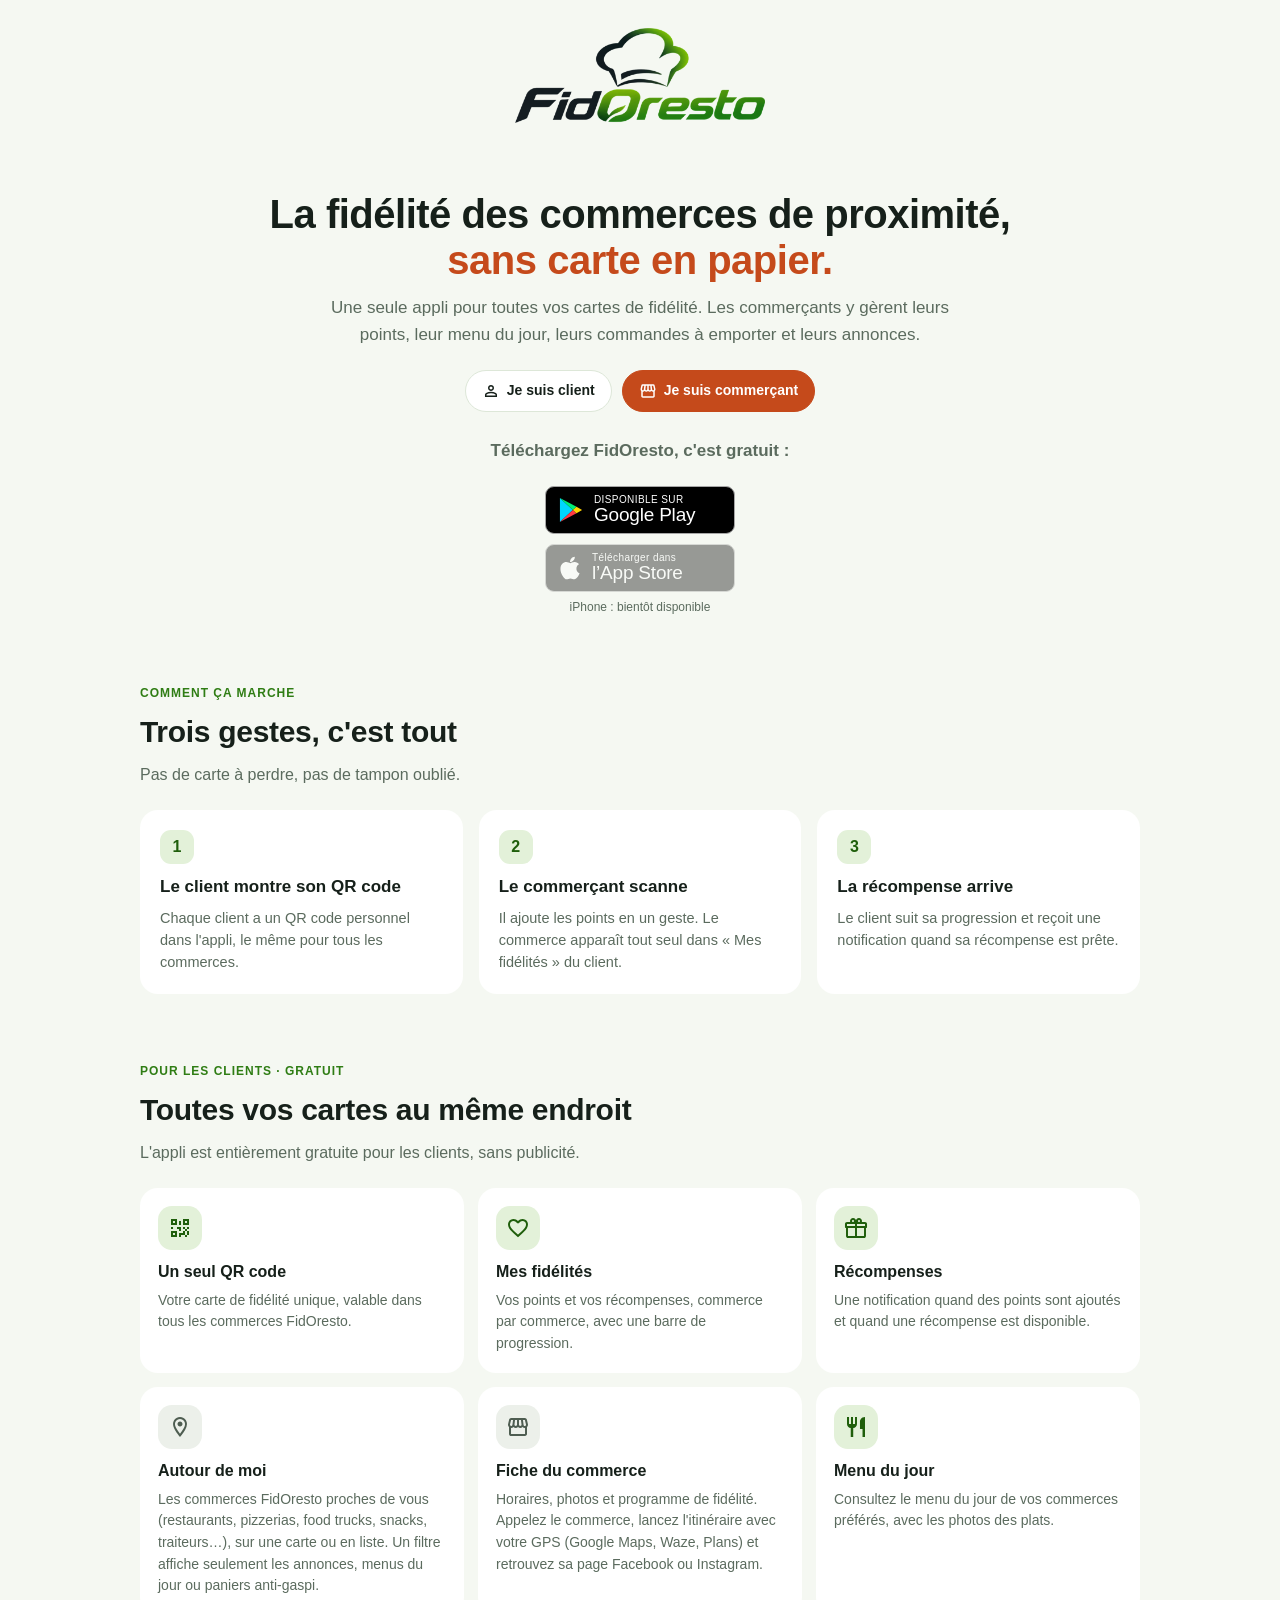
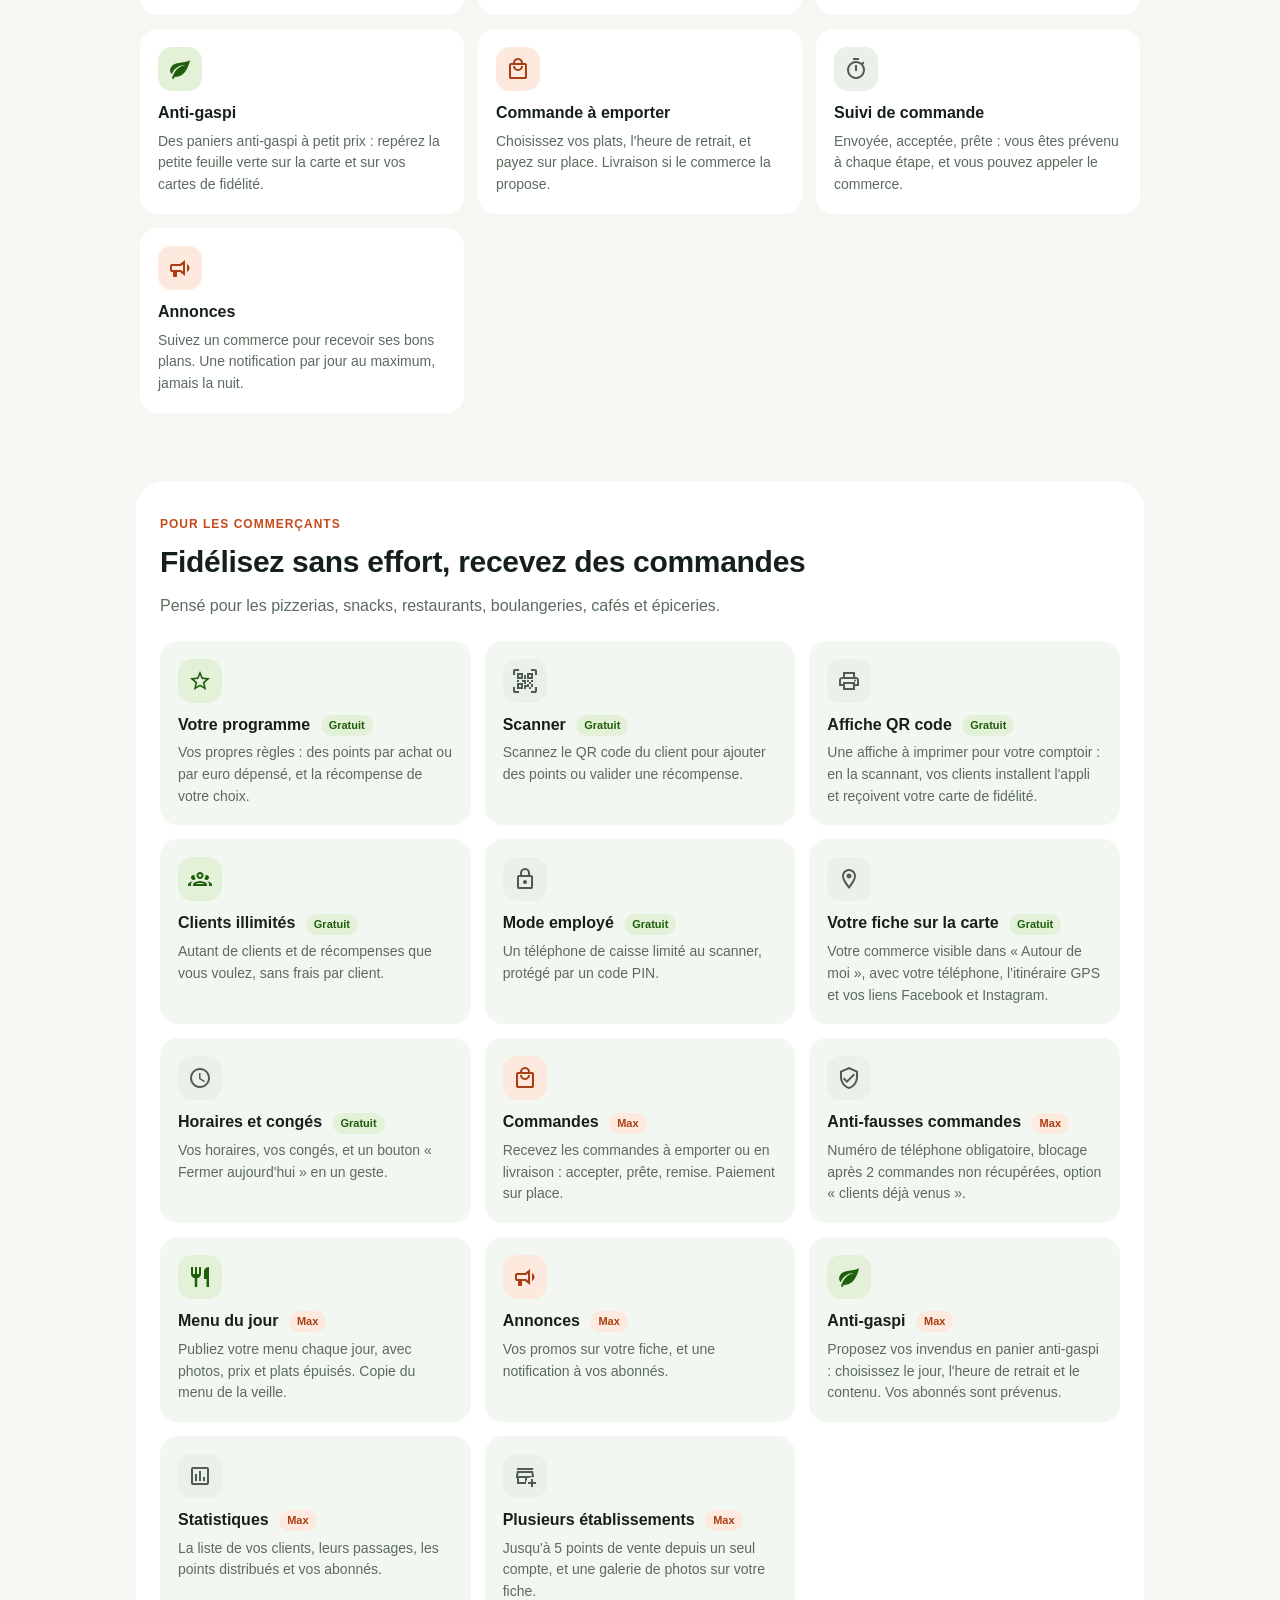
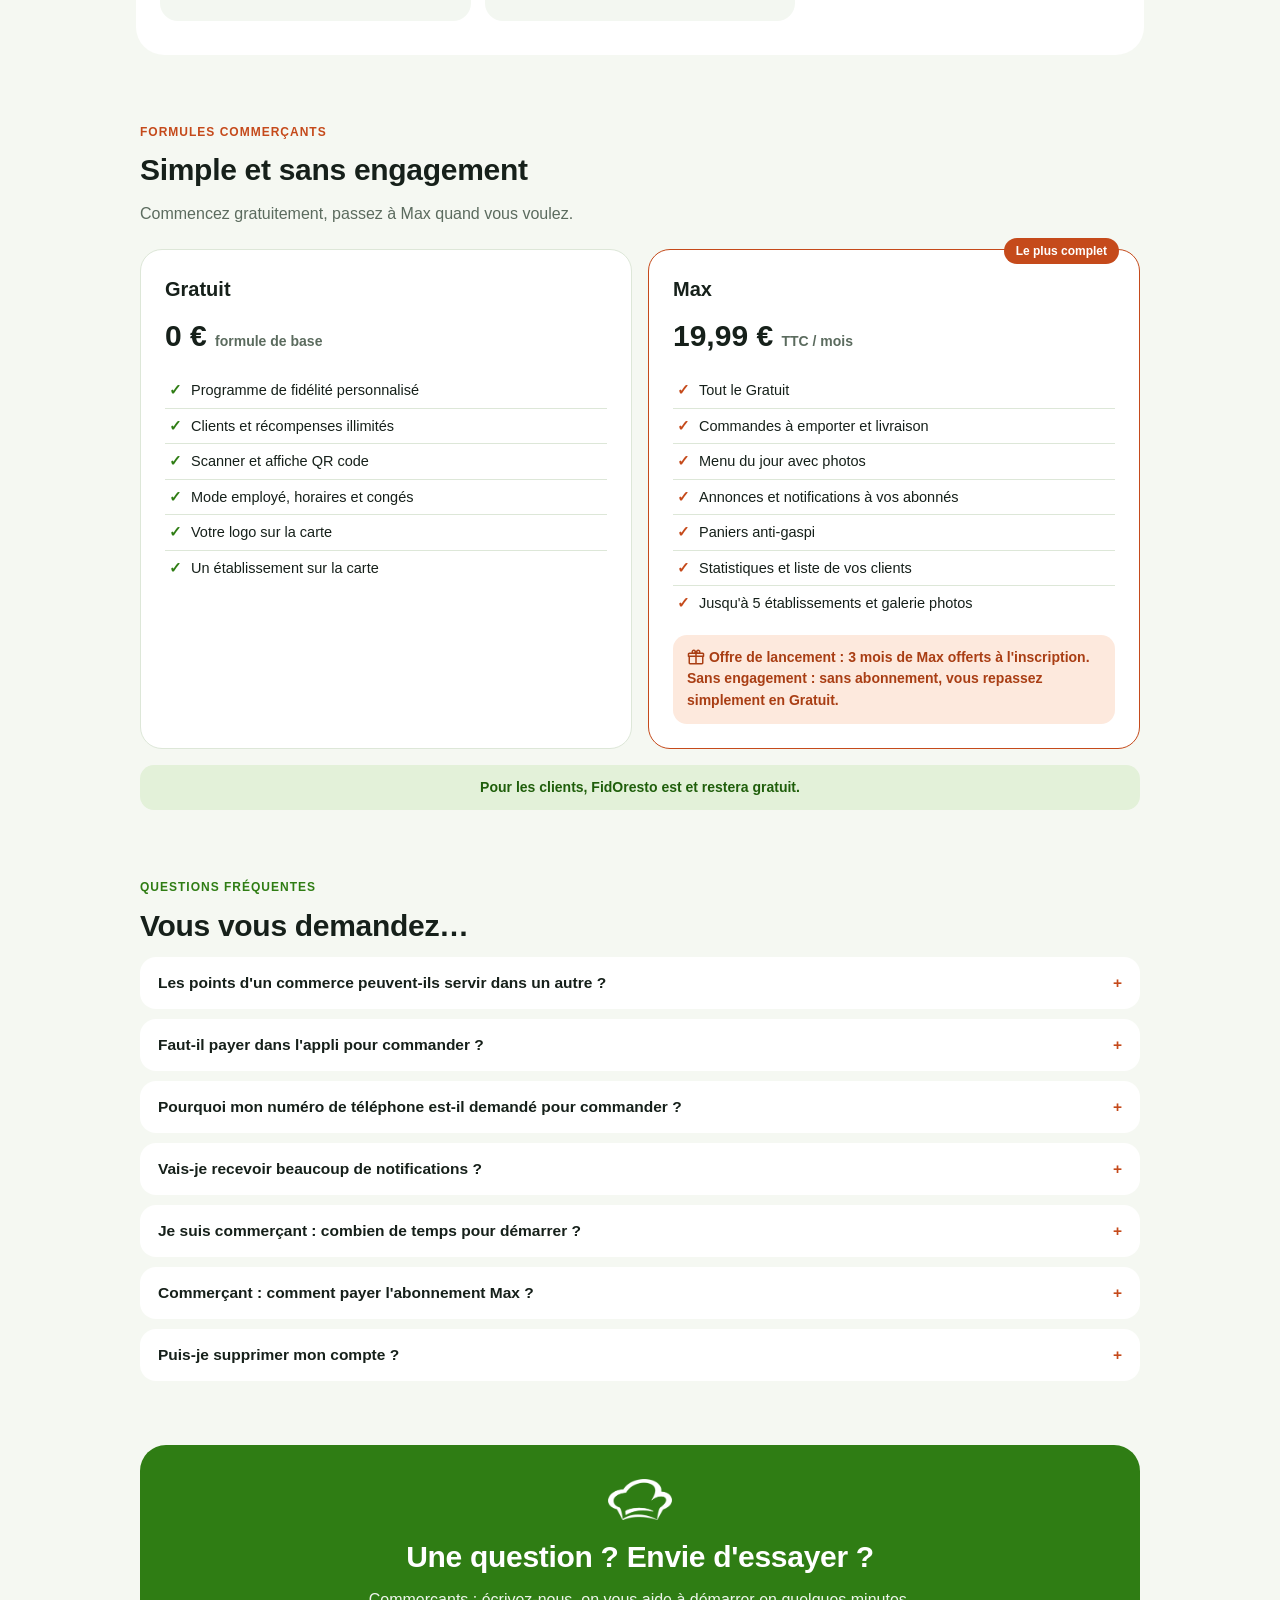
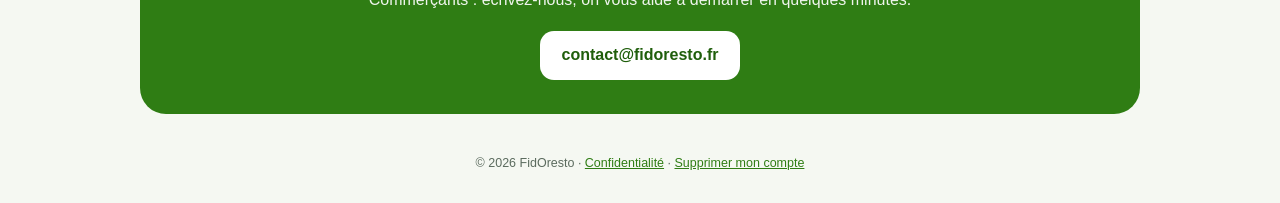
==== commit 602e0647: "Add files via upload" ====
--- a/index.html
+++ b/index.html
@@ -102,6 +102,13 @@
   .steps,.grid{grid-template-columns:1fr}
   .alt{padding:26px 16px}
 }
+.stores-b{display:flex;flex-direction:column;align-items:center;gap:10px;margin-top:14px}
+.badge{display:inline-flex;align-items:center;gap:11px;background:#000;color:#fff;border:1px solid #A6A6A6;border-radius:9px;padding:7px 18px 7px 13px;min-width:190px;text-decoration:none;text-align:left;line-height:1.1}
+.badge small{display:block;font-size:10px;letter-spacing:.4px;font-weight:500}
+.badge b{display:block;font-size:19px;font-weight:500;letter-spacing:-.2px}
+.badge.off{opacity:.38;cursor:default}
+.soon2{font-size:12px;color:#5B6B5E;margin-top:-4px}
+.cta{font-weight:700;font-size:14.5px;margin:18px 0 0}
 </style>
 </head>
 <body>
@@ -116,7 +123,7 @@
       <a class="pill" href="#clients"><svg width="18" height="18" viewBox="0 0 24 24" aria-hidden="true"><path fill="currentColor" d="M12 3.98Q13.64 3.98 14.81 5.16Q15.98 6.33 15.98 7.99Q15.98 9.66 14.81 10.83Q13.64 12 12 12Q10.36 12 9.19 10.83Q8.02 9.66 8.02 7.99Q8.02 6.33 9.19 5.16Q10.36 3.98 12 3.98ZM12 6Q11.16 6 10.57 6.59Q9.98 7.17 9.98 7.99Q9.98 8.81 10.57 9.4Q11.16 9.98 12 9.98Q12.84 9.98 13.43 9.4Q14.02 8.81 14.02 7.99Q14.02 7.17 13.43 6.59Q12.84 6 12 6ZM12 12.98Q13.5 12.98 15.28 13.45Q17.3 13.97 18.52 14.77Q20.02 15.75 20.02 17.02V20.02H3.98V17.02Q3.98 15.75 5.48 14.77Q6.7 13.97 8.72 13.45Q10.5 12.98 12 12.98ZM12 14.91Q10.59 14.91 9.09 15.28Q7.78 15.66 6.84 16.17Q5.91 16.69 5.91 17.02V18.09H18.09V17.02Q18.09 16.69 17.16 16.17Q16.22 15.66 14.91 15.28Q13.41 14.91 12 14.91Z"/></svg>Je suis client</a>
       <a class="pill o" href="#commercants"><svg width="18" height="18" viewBox="0 0 24 24" aria-hidden="true"><path fill="currentColor" d="M5.06 3Q4.41 3 3.84 3.42Q3.28 3.84 3.14 4.5L2.11 8.91Q1.73 10.55 2.72 11.77L3 12.05V18.98Q3 19.83 3.63 20.41Q4.27 21 5.02 21H18.98Q19.83 21 20.41 20.37Q21 19.73 21 18.98V12.05L21.28 11.77Q22.27 10.55 21.89 8.91L20.86 4.5Q20.67 3.84 20.13 3.42Q19.59 3 18.94 3ZM18.89 4.97 19.97 9.38Q20.11 10.03 19.71 10.52Q19.31 11.02 18.8 11.02Q18.28 11.02 17.95 10.66Q17.62 10.31 17.58 9.84L16.97 5.02ZM5.06 5.02H7.03L6.42 9.84Q6.23 11.02 5.25 11.02Q4.64 11.02 4.31 10.55Q3.89 10.03 4.03 9.38ZM9.05 5.02H11.02V9.7Q11.02 10.22 10.64 10.62Q10.27 11.02 9.73 11.02Q9.19 11.02 8.84 10.59Q8.48 10.17 8.48 9.66V9.52ZM12.98 5.02H14.95L15.52 9.52Q15.61 10.12 15.23 10.57Q14.86 11.02 14.2 11.02Q13.73 11.02 13.36 10.62Q12.98 10.22 12.98 9.7ZM7.45 12.05Q8.44 12.98 9.8 12.98Q11.06 12.98 12 12.05Q13.08 12.98 14.32 12.98Q15.56 12.98 16.55 12.05Q17.39 12.98 18.8 12.98H19.03V18.98H5.02V12.98H5.25Q6.61 12.98 7.45 12.05Z"/></svg>Je suis commerçant</a>
     </div>
-    <div class="stores">Bientôt sur Google Play et l'App Store</div>
+    <p class="cta" style="margin-top:26px">Téléchargez FidOresto, c'est gratuit :</p><div class="stores-b"><a class="badge" href="https://play.google.com/store/apps/details?id=com.fidoresto.app" rel="noopener"><svg width="24" height="26" viewBox="0 0 26 28" aria-hidden="true"><path d="M1 1 L15 14 L1 27 Z" fill="#00D7FE"/><path d="M1 1 L19 10.5 L15 14 Z" fill="#00F076"/><path d="M1 27 L15 14 L19 17.5 Z" fill="#FF3A44"/><path d="M19 10.5 L25 14 L19 17.5 L15 14 Z" fill="#FFD400"/></svg><span><small>DISPONIBLE SUR</small><b>Google Play</b></span></a><span class="badge off" aria-disabled="true"><svg width="22" height="26" viewBox="0 0 384 512" aria-hidden="true"><path fill="#fff" d="M318.7 268.7c-.2-36.7 16.4-64.4 50-84.8-18.8-26.9-47.2-41.7-84.7-44.6-35.5-2.8-74.3 20.7-88.5 20.7-15 0-49.4-19.7-76.4-19.7C63.3 141.2 4 184.8 4 273.5q0 39.3 14.4 81.2c12.8 36.7 59 126.7 107.2 125.2 25.2-.6 43-17.9 75.8-17.9 31.8 0 48.3 17.9 76.4 17.9 48.6-.7 90.4-82.5 102.6-119.3-65.2-30.7-61.7-90-61.7-91.9zm-56.6-164.2c27.3-32.4 24.8-61.9 24-72.5-24.1 1.4-52 16.4-67.9 34.9-17.5 19.8-27.8 44.3-25.6 71.9 26.1 2 49.9-11.4 69.5-34.3z"/></svg><span><small>Télécharger dans</small><b>l’App Store</b></span></span><div class="soon2">iPhone : bientôt disponible</div></div>
   </div>
 </div>
 
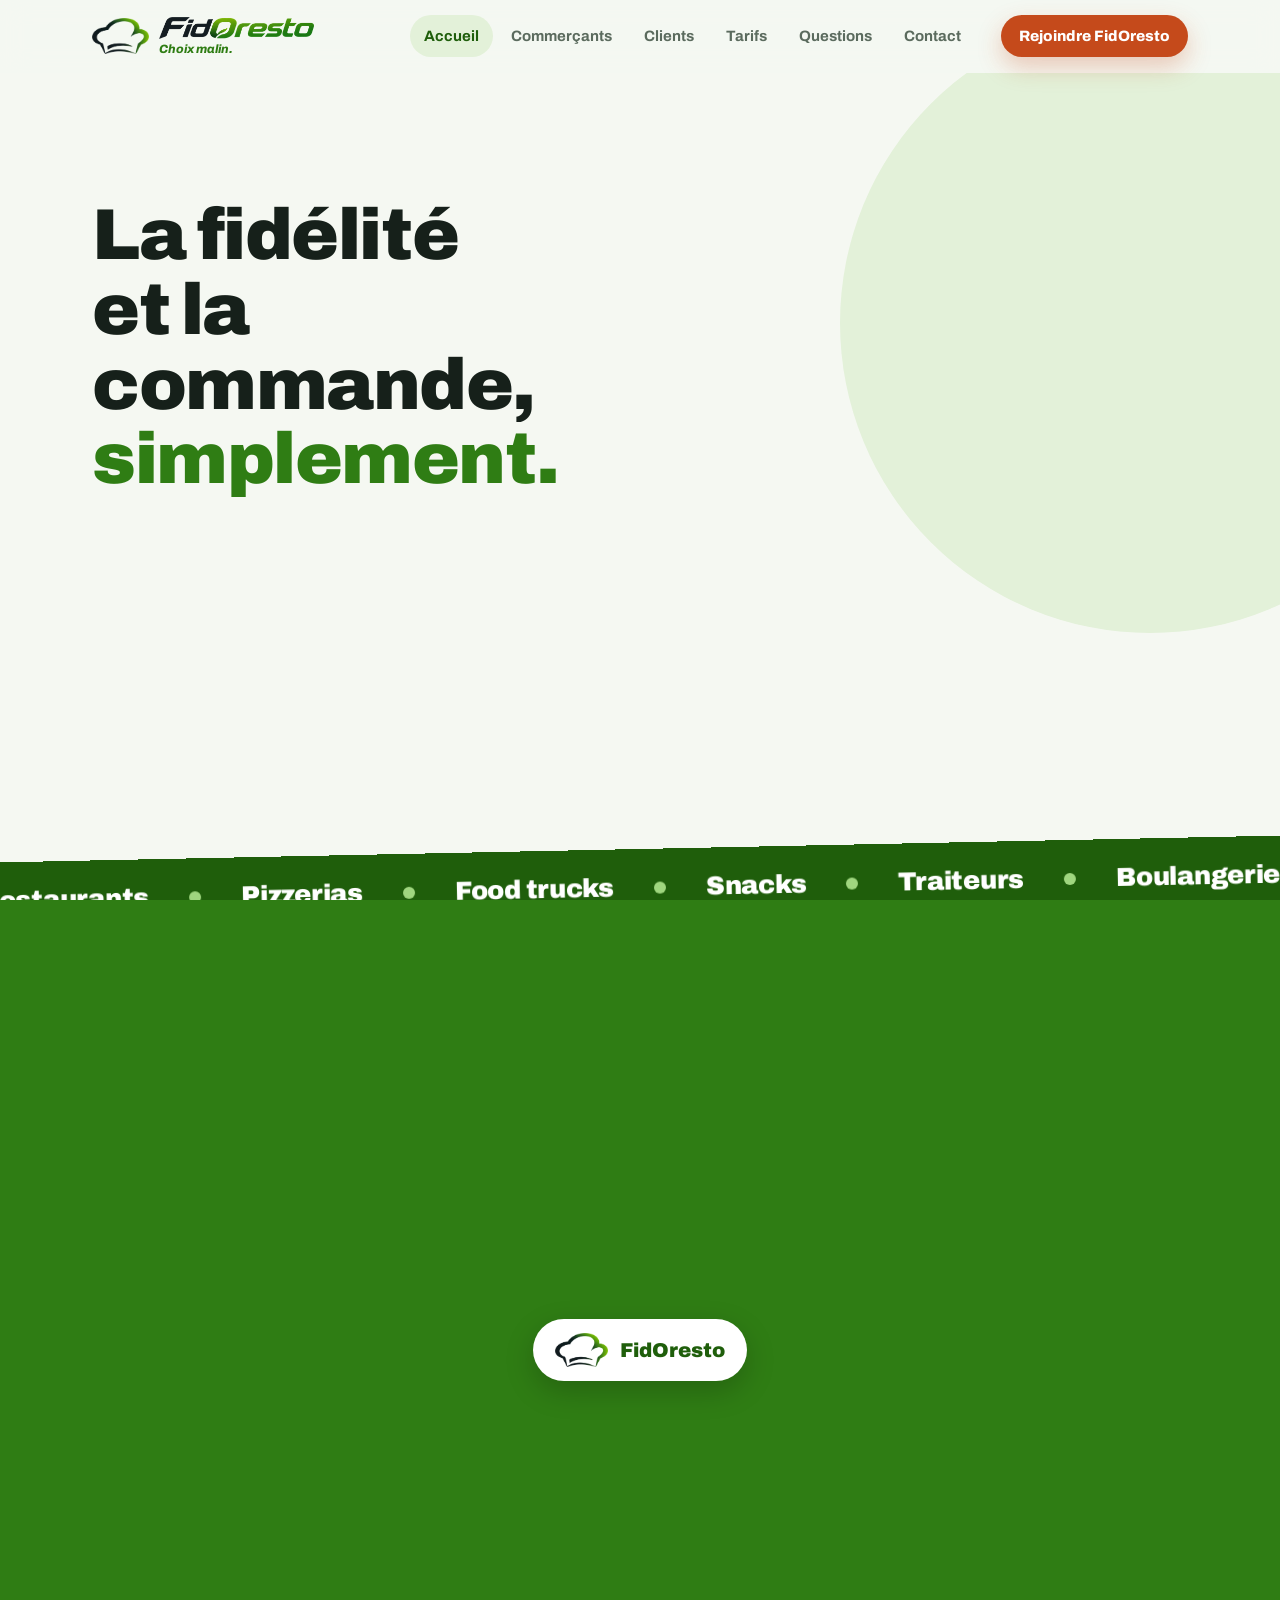
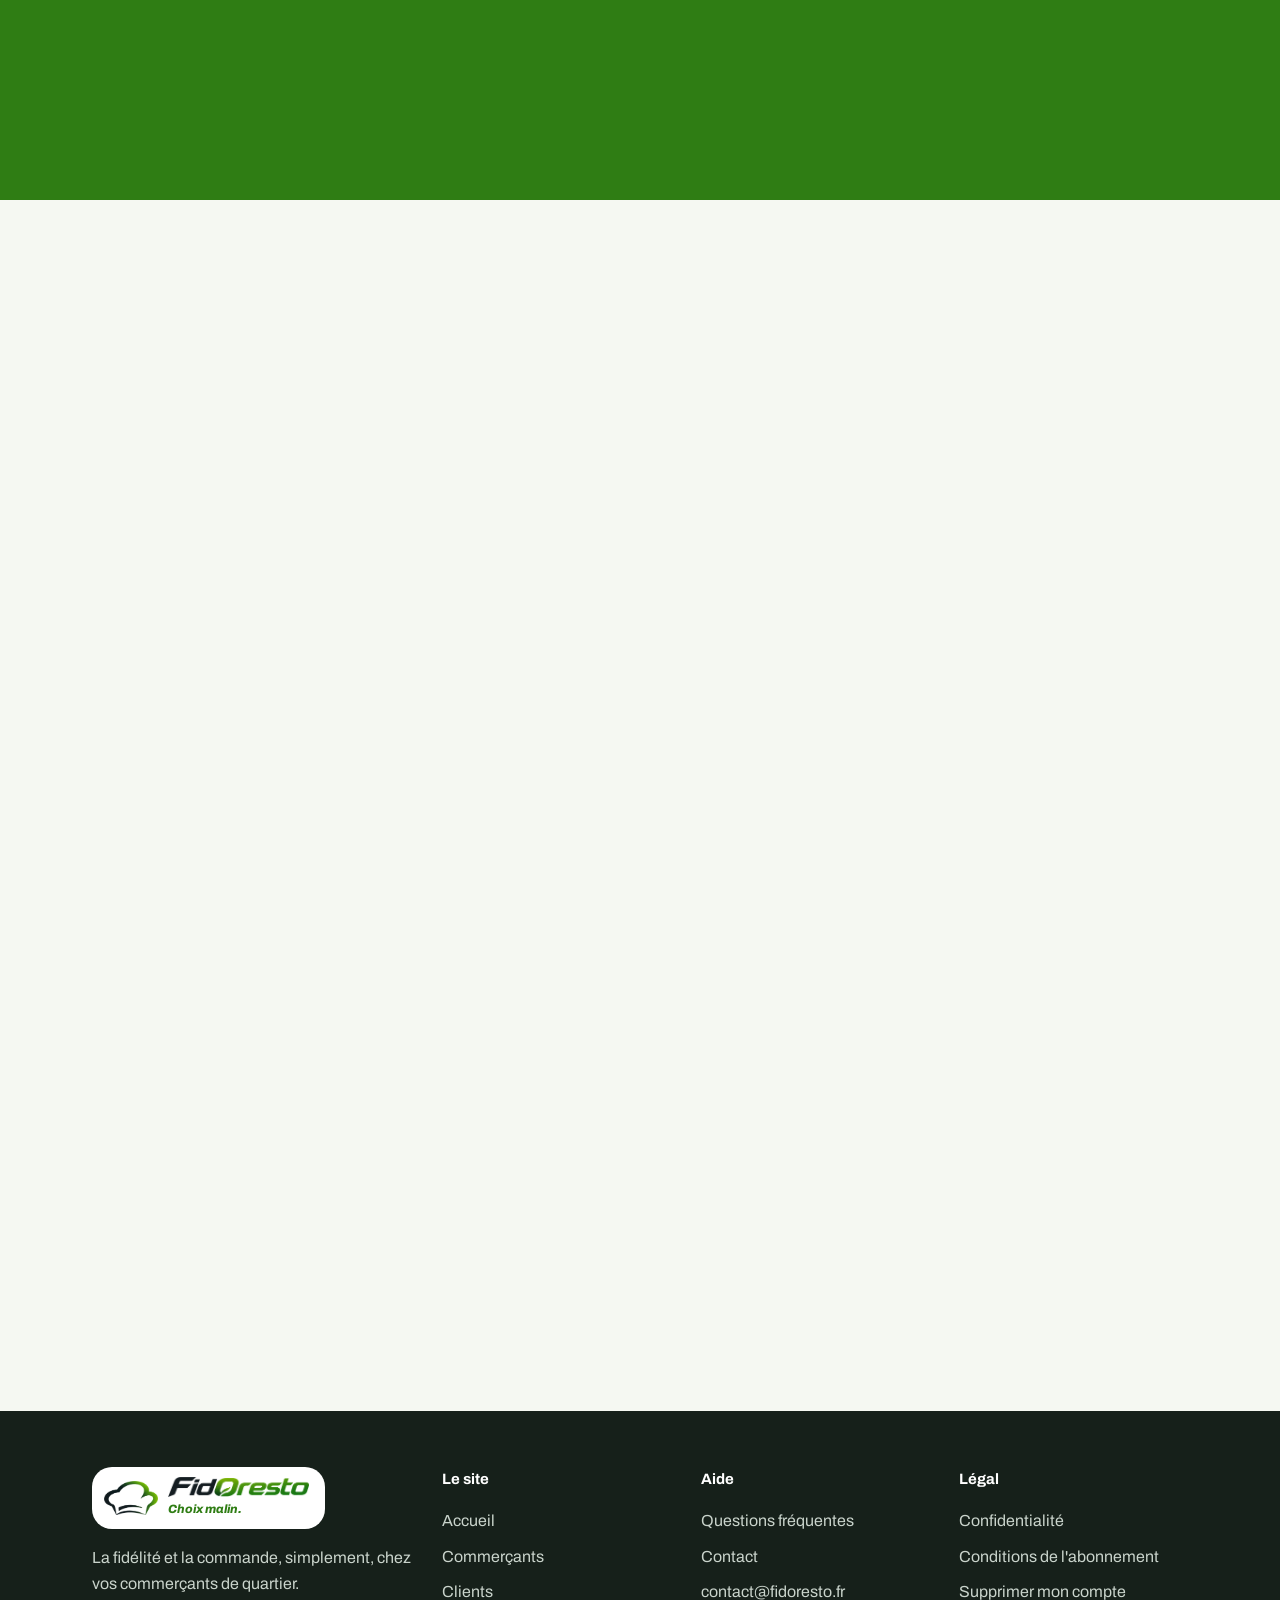
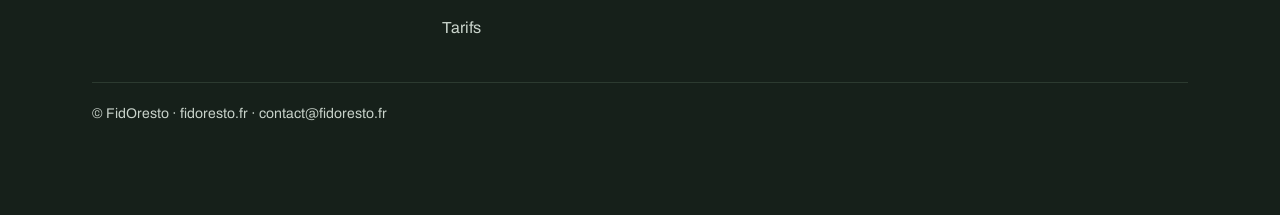
==== commit 7b31e458: "Add files via upload" ====
--- a/index.html
+++ b/index.html
@@ -1,259 +1,695 @@
-<!doctype html>
+<!DOCTYPE html>
 <html lang="fr">
 <head>
 <meta charset="utf-8">
 <meta name="viewport" content="width=device-width, initial-scale=1">
-<title>FidOresto : guide des fonctions</title>
-<meta name="description" content="FidOresto remplace les cartes de fidélité en papier des commerces de proximité : points, récompenses, menu du jour, commandes à emporter et annonces.">
+<title>FidOresto — La fidélité et la commande, simplement</title>
+<meta name="description" content="FidOresto : la carte de fidélité dans le téléphone et les commandes sans commission, pour les restaurants, pizzerias, food trucks, snacks, traiteurs, boulangeries et cafés.">
+<link rel="preconnect" href="https://fonts.googleapis.com">
+<link href="https://fonts.googleapis.com/css2?family=Archivo:ital,wght@0,400;0,600;0,700;0,800;0,900;1,800&display=swap" rel="stylesheet">
 <style>
 :root{
-  --bg:#F5F8F2; --card:#FFFFFF; --ground:#F3F7F1; --t1:#16201A; --t2:#5B6B5E;
-  --accent:#C54A1B; --brand:#2F7D14; --brandDark:#1F5E0B; --border:#DDE7D8;
-  --gBg:#E3F1D9; --gFg:#1F5E0B; --oBg:#FDE9DD; --oFg:#A93E14;
+  --brand:#2F7D14;--brand-dark:#1F5E0B;--accent:#C54A1B;--accent-dark:#A93E14;
+  --bg:#F5F8F2;--surface:#FFFFFF;--ink:#16201A;--muted:#5B6B5E;--border:#DDE7D8;
+  --tint:#E3F1D9;--atint:#FDE9DD;--ntint:#ECF0EA;--hl:#9FD67F;
+  --r-sm:12px;--r-md:18px;--r-lg:28px;--r-xl:40px;
+  --shadow:0 20px 40px rgba(22,32,26,.10);
+  --ease:cubic-bezier(.2,.8,.2,1);--ease-io:cubic-bezier(.7,0,.2,1);
+  color-scheme:light;
 }
 *{box-sizing:border-box}
 html{scroll-behavior:smooth}
-body{margin:0;background:var(--bg);color:var(--t1);font-family:-apple-system,BlinkMacSystemFont,"Segoe UI",Roboto,Helvetica,Arial,sans-serif;line-height:1.55}
-a{color:var(--brand)}
-.wrap{max-width:1040px;margin:0 auto;padding:0 20px}
-/* En-tête */
-.top{padding:28px 0 8px;text-align:center}
-.top img{width:250px;max-width:70%;height:auto}
-.tagline{position:relative}
-.tagline .tg.ph{visibility:hidden}
-.tagline .tg.a,.tagline .tg.b{position:absolute;left:0;right:0;opacity:0}
-.tagline .tg.a{animation:tgfade 6s infinite}
-.tagline .tg.b{animation:tgfade 6s 3s infinite}
-@keyframes tgfade{0%{opacity:0;transform:scale(.92)}8%{opacity:1;transform:scale(1.06)}14%{transform:scale(1)}44%{opacity:1}52%,100%{opacity:0}}
-@media (prefers-reduced-motion:reduce){.tagline .tg.a,.tagline .tg.b{display:none}.tagline .tg.ph{visibility:visible}}
-.tagline{margin:-10px 0 6px;font-size:21px;font-weight:700;font-style:italic;color:var(--brand);letter-spacing:.5px}
-.hero{text-align:center;padding:10px 0 34px}
-.hero h1{font-size:clamp(26px,4.4vw,40px);line-height:1.15;margin:14px 0 12px;letter-spacing:-.5px}
-.hero h1 span{color:var(--accent)}
-.hero p{font-size:17px;color:var(--t2);max-width:640px;margin:0 auto 22px}
-.pills{display:flex;flex-wrap:wrap;gap:10px;justify-content:center}
-.pill{background:var(--card);border:1px solid var(--border);border-radius:999px;padding:9px 16px;font-weight:700;font-size:14px;text-decoration:none;color:var(--t1)}
-.pill.o{background:var(--accent);border-color:var(--accent);color:#fff}
-.stores{margin-top:16px;font-size:13px;color:var(--t2)}
-/* Sections */
-section{padding:34px 0}
-.kicker{font-size:12px;font-weight:800;letter-spacing:1px;text-transform:uppercase;color:var(--brand);margin:0 0 6px}
-.kicker.o{color:var(--accent)}
-h2{font-size:clamp(22px,3.2vw,30px);margin:0 0 8px;letter-spacing:-.3px}
-.lead{color:var(--t2);margin:0 0 22px;max-width:700px}
-/* Étapes */
-.steps{display:grid;grid-template-columns:repeat(3,1fr);gap:16px}
-.step{background:var(--card);border-radius:18px;padding:20px}
-.num{width:34px;height:34px;border-radius:11px;background:var(--gBg);color:var(--gFg);font-weight:900;display:flex;align-items:center;justify-content:center;margin-bottom:10px}
-.step h3{margin:0 0 6px;font-size:17px}
-.step p{margin:0;color:var(--t2);font-size:14.5px}
-/* Grilles de fonctions */
-.grid{display:grid;grid-template-columns:repeat(3,1fr);gap:14px}
-.f{background:var(--card);border-radius:18px;padding:18px}
-.f .ic{width:44px;height:44px;border-radius:14px;display:flex;align-items:center;justify-content:center;font-size:22px;margin-bottom:10px;background:var(--gBg)}
-.f.o .ic{background:var(--oBg)}
-.f .ic.g{background:var(--gBg);color:var(--gFg)}
-.f .ic.o{background:var(--oBg);color:var(--oFg)}
-.f .ic.n{background:#ECF0EA;color:#4E5D51}
-.pill{display:inline-flex;align-items:center;gap:7px}
-.offer svg{vertical-align:-4px}
-.f h3{margin:0 0 5px;font-size:16px}
-.f p{margin:0;color:var(--t2);font-size:14px}
-.tag{display:inline-block;font-size:11px;font-weight:800;border-radius:999px;padding:2px 8px;margin-left:6px;vertical-align:middle}
-.tag.max{background:var(--oBg);color:var(--oFg)}
-.tag.free{background:var(--gBg);color:var(--gFg)}
-.band{background:var(--card);border-radius:22px;padding:6px 0}
-.alt{background:#fff;border-radius:28px;padding:34px 24px;margin:0 -4px}
-.alt .f{background:var(--ground)}
-/* Formules */
-.plans{display:grid;grid-template-columns:1fr 1fr;gap:16px}
-.plan{background:var(--card);border-radius:22px;padding:24px;border:1.5px solid var(--border)}
-.plan.max{border-color:var(--accent);position:relative}
-.plan .ribbon{position:absolute;top:-12px;right:20px;background:var(--accent);color:#fff;font-size:12px;font-weight:800;border-radius:999px;padding:4px 12px}
-.plan h3{margin:0;font-size:20px}
-.price{font-size:30px;font-weight:900;margin:8px 0 2px}
-.price small{font-size:14px;font-weight:600;color:var(--t2)}
-.plan ul{list-style:none;padding:0;margin:14px 0 0}
-.plan li{padding:6px 0 6px 26px;position:relative;font-size:14.5px;border-top:1px solid var(--border)}
-.plan li:first-child{border-top:0}
-.plan li::before{content:"✓";position:absolute;left:4px;color:var(--brand);font-weight:900}
-.plan.max li::before{color:var(--accent)}
-.offer{margin-top:14px;background:var(--oBg);color:var(--oFg);border-radius:14px;padding:12px 14px;font-weight:700;font-size:14px}
-.client-free{margin-top:16px;background:var(--gBg);color:var(--gFg);border-radius:14px;padding:12px 14px;font-weight:700;font-size:14px;text-align:center}
-/* FAQ */
-details{background:var(--card);border-radius:16px;padding:14px 18px;margin-bottom:10px}
-summary{cursor:pointer;font-weight:800;font-size:15.5px;list-style:none}
-summary::-webkit-details-marker{display:none}
-summary::after{content:"+";float:right;color:var(--accent);font-weight:900}
-details[open] summary::after{content:"–"}
-details p{color:var(--t2);margin:10px 0 2px;font-size:14.5px}
-/* Contact */
-.contact{text-align:center;background:var(--brand);color:#fff;border-radius:26px;padding:34px 20px;margin:20px 0 40px}
-.contact h2{color:#fff}
-.contact p{opacity:.92;margin:0 0 18px}
-.contact a.btn{display:inline-block;background:#fff;color:var(--brandDark);font-weight:800;text-decoration:none;border-radius:14px;padding:12px 22px}
-.contact img{width:64px;height:auto;margin-bottom:6px;filter:brightness(0) invert(1)}
-footer{text-align:center;color:var(--t2);font-size:12.5px;padding:0 0 30px}
-@media (max-width:820px){
-  .steps,.grid{grid-template-columns:1fr 1fr}
-  .plans{grid-template-columns:1fr}
-}
-@media (max-width:540px){
-  .steps,.grid{grid-template-columns:1fr}
-  .alt{padding:26px 16px}
-}
-.stores-b{display:flex;flex-direction:column;align-items:center;gap:10px;margin-top:14px}
-.badge{display:inline-flex;align-items:center;gap:11px;background:#000;color:#fff;border:1px solid #A6A6A6;border-radius:9px;padding:7px 18px 7px 13px;min-width:190px;text-decoration:none;text-align:left;line-height:1.1}
-.badge small{display:block;font-size:10px;letter-spacing:.4px;font-weight:500}
-.badge b{display:block;font-size:19px;font-weight:500;letter-spacing:-.2px}
-.badge.off{opacity:.38;cursor:default}
-.soon2{font-size:12px;color:#5B6B5E;margin-top:-4px}
-.cta{font-weight:700;font-size:14.5px;margin:18px 0 0}
+body{margin:0;background:var(--bg);color:var(--ink);font:16px/1.6 Archivo,system-ui,-apple-system,"Segoe UI",Roboto,sans-serif;-webkit-font-smoothing:antialiased;overflow-x:hidden}
+img{max-width:100%;display:block}
+a{color:inherit}
+button{font:inherit;cursor:pointer}
+.wrap{max-width:1160px;margin:0 auto;padding:0 16px}
+@media(min-width:720px){.wrap{padding:0 32px}}
+.ic{width:24px;height:24px;fill:none;stroke:currentColor;stroke-width:1.9;stroke-linecap:round;stroke-linejoin:round;flex:none}
+
+/* ---------- intro ---------- */
+#intro{position:fixed;inset:0;z-index:100;background:var(--surface);display:grid;place-items:center;transition:transform .9s var(--ease-io),border-radius .9s var(--ease-io)}
+#intro.out{transform:translateY(-102%);border-radius:0 0 50% 50%/0 0 12% 12%}
+#intro .box{display:flex;flex-direction:column;align-items:center;gap:14px}
+#intro .tq{width:150px;opacity:0;transform:translateY(30px) scale(.6) rotate(-8deg);animation:tq .8s var(--ease) .15s forwards}
+#intro .wm{width:min(320px,70vw);clip-path:inset(0 100% 0 0);animation:wm .7s var(--ease-io) .65s forwards}
+#intro .sl{font-weight:800;font-style:italic;color:var(--brand);font-size:22px;opacity:0;transform:translateY(10px);animation:fu .5s var(--ease) 1.15s forwards}
+#intro .bar{width:120px;height:4px;border-radius:4px;background:var(--ntint);overflow:hidden;margin-top:18px}
+#intro .bar i{display:block;height:100%;width:100%;background:var(--brand);transform:scaleX(0);transform-origin:left;animation:bar 1.5s var(--ease-io) .1s forwards}
+@keyframes tq{to{opacity:1;transform:none}}
+@keyframes wm{to{clip-path:inset(0 0 0 0)}}
+@keyframes fu{to{opacity:1;transform:none}}
+@keyframes bar{to{transform:scaleX(1)}}
+
+/* ---------- page curtain ---------- */
+#curtain{position:fixed;inset:0;z-index:90;pointer-events:none;background:var(--brand);transform:translateY(100%);display:grid;place-items:center}
+#curtain .pill{background:var(--surface);border-radius:999px;padding:14px 22px;display:flex;align-items:center;gap:12px;box-shadow:0 10px 30px rgba(0,0,0,.2)}
+#curtain .pill img{height:34px}
+#curtain .pill span{font-weight:900;font-size:20px;color:var(--brand-dark)}
+#curtain.go{animation:curtain .95s var(--ease-io) forwards}
+@keyframes curtain{0%{transform:translateY(100%);border-radius:50% 50% 0 0/12% 12% 0 0}45%,55%{transform:translateY(0);border-radius:0}100%{transform:translateY(-100%);border-radius:0 0 50% 50%/0 0 12% 12%}}
+
+/* ---------- header ---------- */
+.mock{position:fixed;left:12px;bottom:12px;z-index:70;background:var(--ink);color:#fff;font-size:11px;font-weight:700;letter-spacing:.06em;padding:6px 12px;border-radius:999px;opacity:.75;pointer-events:none;white-space:nowrap}
+header{position:sticky;top:0;z-index:60;background:rgba(245,248,242,.82);backdrop-filter:blur(14px);-webkit-backdrop-filter:blur(14px);border-bottom:1px solid transparent;transition:border-color .3s,box-shadow .3s}
+header.sc{border-color:var(--border);box-shadow:0 6px 24px rgba(22,32,26,.06)}
+.hd{display:flex;align-items:center;gap:18px;height:72px}
+.brandlink{display:flex;align-items:center;gap:10px;text-decoration:none;flex:none}
+.brandlink .t{height:36px}
+.brandlink .w{height:22px}
+.brandlink small{display:block;font-style:italic;font-weight:800;color:var(--brand);font-size:12px;line-height:1;margin-top:4px}
+nav.tabs{display:none;gap:4px;margin-left:auto;position:relative}
+nav.tabs a{position:relative;z-index:1;text-decoration:none;font-weight:700;font-size:15px;color:var(--muted);padding:9px 14px;border-radius:999px;transition:color .25s}
+nav.tabs a.on{color:var(--brand-dark)}
+nav.tabs a:hover{color:var(--ink)}
+nav.tabs .ind{position:absolute;top:0;height:100%;border-radius:999px;background:var(--tint);transition:left .45s var(--ease),width .45s var(--ease);z-index:0}
+.btn{display:inline-flex;align-items:center;justify-content:center;gap:10px;min-height:48px;padding:12px 22px;border-radius:999px;border:0;font-weight:800;font-size:16px;text-decoration:none;transition:transform .2s var(--ease),box-shadow .2s,background .2s}
+.btn:hover{transform:translateY(-2px)}
+.btn:active{transform:scale(.97)}
+.btn.or{background:var(--accent);color:#fff;box-shadow:0 10px 24px rgba(197,74,27,.28)}
+.btn.or:hover{background:var(--accent-dark)}
+.btn.gr{background:var(--brand);color:#fff;box-shadow:0 10px 24px rgba(47,125,20,.25)}
+.btn.ln{background:var(--surface);color:var(--ink);border:1.5px solid var(--border)}
+.btn.wh{background:#fff;color:var(--brand-dark)}
+.hd .cta{display:none;margin-left:8px;min-height:42px;padding:9px 18px;font-size:15px}
+.burger{margin-left:auto;width:48px;height:48px;border-radius:14px;border:1.5px solid var(--border);background:var(--surface);display:grid;place-items:center}
+.burger span,.burger span::before,.burger span::after{display:block;width:20px;height:2px;background:var(--ink);border-radius:2px;position:relative;transition:transform .35s var(--ease),background .2s}
+.burger span::before,.burger span::after{content:"";position:absolute;left:0}
+.burger span::before{top:-6px}.burger span::after{top:6px}
+body.menu .burger span{background:transparent}
+body.menu .burger span::before{transform:translateY(6px) rotate(45deg)}
+body.menu .burger span::after{transform:translateY(-6px) rotate(-45deg)}
+@media(min-width:980px){nav.tabs{display:flex}.hd .cta{display:inline-flex}.burger{display:none}}
+#mnav{position:fixed;inset:72px 0 0;z-index:55;background:var(--bg);padding:24px 16px;display:flex;flex-direction:column;gap:6px;clip-path:circle(0% at calc(100% - 40px) -36px);transition:clip-path .6s var(--ease-io);visibility:hidden}
+body.menu #mnav{clip-path:circle(150% at calc(100% - 40px) -36px);visibility:visible}
+#mnav a.l{font-size:30px;font-weight:900;text-decoration:none;padding:10px 4px;border-bottom:1px solid var(--border);display:flex;justify-content:space-between;align-items:center;opacity:0;transform:translateY(18px);transition:opacity .4s,transform .4s var(--ease)}
+#mnav a.l.on{color:var(--brand)}
+body.menu #mnav a.l{opacity:1;transform:none}
+#mnav .btn{margin-top:18px;opacity:0;transition:opacity .4s .35s}
+body.menu #mnav .btn{opacity:1}
+
+/* ---------- views + reveal ---------- */
+.view{display:none}
+.view.on{display:block}
+.rv{opacity:0;transform:translateY(28px);transition:opacity .7s var(--ease),transform .7s var(--ease)}
+.rv.in{opacity:1;transform:none}
+.rv.d1{transition-delay:.08s}.rv.d2{transition-delay:.16s}.rv.d3{transition-delay:.24s}.rv.d4{transition-delay:.32s}
+@media(prefers-reduced-motion:reduce){.rv{opacity:1;transform:none;transition:none}#intro{display:none}}
+
+section{padding:64px 0}
+@media(min-width:720px){section{padding:96px 0}}
+.kick{display:inline-flex;align-items:center;gap:8px;background:var(--tint);color:var(--brand-dark);font-weight:800;font-size:13px;letter-spacing:.12em;text-transform:uppercase;padding:7px 14px;border-radius:999px}
+.kick.o{background:var(--atint);color:var(--accent-dark)}
+h1,h2,h3{margin:0;line-height:1.04;letter-spacing:-.02em}
+h1{font-size:clamp(38px,6.4vw,72px);font-weight:900}
+h2{font-size:clamp(30px,4.4vw,50px);font-weight:900}
+h3{font-size:21px;font-weight:800;letter-spacing:-.01em}
+.lead{font-size:clamp(17px,1.6vw,20px);color:var(--muted);max-width:620px}
+em.g{font-style:normal;color:var(--brand)}
+em.o{font-style:normal;color:var(--accent)}
+.sh{display:flex;flex-direction:column;gap:14px;margin-bottom:40px;max-width:760px}
+.sh>.kick{align-self:flex-start}.sh.center>.kick{align-self:center}
+.center{text-align:center;align-items:center;margin-left:auto;margin-right:auto}
+
+/* hero */
+.hero{padding:40px 0 72px;position:relative;overflow:hidden}
+.hero .grid{display:grid;gap:40px;align-items:center}
+@media(min-width:980px){.hero .grid{grid-template-columns:1.1fr .9fr}.hero{padding:72px 0 96px}}
+.hero h1 .ln{display:block;overflow:hidden}
+.hero h1 .ln>span{display:inline-block;transform:translateY(105%);transition:transform .9s var(--ease)}
+.view.on.ready .hero h1 .ln>span{transform:none}
+.view.on.ready .hero h1 .ln:nth-child(2)>span{transition-delay:.1s}
+.view.on.ready .hero h1 .ln:nth-child(3)>span{transition-delay:.2s}
+.hero .acts{display:flex;flex-wrap:wrap;gap:12px;margin-top:28px}
+.stores{display:flex;flex-wrap:wrap;gap:10px;margin-top:22px;color:var(--muted);font-size:14px;align-items:center}
+.store{display:inline-flex;align-items:center;gap:8px;background:var(--ink);color:#fff;border-radius:12px;padding:8px 14px;text-decoration:none;font-weight:700;font-size:14px}
+.store.soon{background:var(--ntint);color:var(--muted)}
+.blob{position:absolute;border-radius:50%;background:var(--tint);z-index:-1}
+
+/* phone */
+.stage{position:relative;height:600px;display:grid;place-items:center;perspective:1600px}
+.phone{width:290px;height:590px;border-radius:46px;background:#111811;padding:11px;box-shadow:0 50px 90px rgba(22,32,26,.28);transform:rotateY(-14deg) rotateX(4deg);transition:transform 1s var(--ease);animation:float 6s ease-in-out infinite}
+.stage:hover .phone{transform:rotateY(-4deg) rotateX(2deg)}
+@keyframes float{50%{translate:0 -10px}}
+.scr{width:100%;height:100%;border-radius:36px;background:#F3F6F1;overflow:hidden;position:relative}
+.scr .pg{position:absolute;inset:0;padding:40px 16px 16px;display:flex;flex-direction:column;gap:10px;opacity:0;transform:translateX(30px);transition:opacity .5s,transform .5s var(--ease)}
+.scr .pg.on{opacity:1;transform:none}
+.scr .t1{font-weight:900;font-size:20px;line-height:1.1}
+.scr .t2{font-size:12px;color:var(--muted)}
+.card{background:#fff;border-radius:16px;padding:12px;display:flex;flex-direction:column;gap:8px}
+.row{display:flex;align-items:center;gap:10px}
+.av{width:36px;height:36px;border-radius:11px;display:grid;place-items:center;flex:none;color:var(--brand)}
+.av .ic{width:20px;height:20px}
+.prog{height:7px;border-radius:7px;background:var(--tint);overflow:hidden}
+.prog i{display:block;height:100%;background:var(--brand);border-radius:7px;transform-origin:left}
+.qr{width:96px;height:96px;display:grid;grid-template-columns:repeat(9,1fr);gap:1px}
+.qr i{background:var(--ink);border-radius:1px}
+.qr i.e{background:transparent}
+.tabbar{position:absolute;left:0;right:0;bottom:0;height:56px;background:#fff;display:flex;justify-content:space-around;align-items:center;font-size:10px;font-weight:700;color:var(--muted)}
+.tabbar div{display:flex;flex-direction:column;align-items:center;gap:2px}
+.tabbar .on{color:var(--accent)}
+.tabbar .ic{width:18px;height:18px}
+.chip{position:absolute;z-index:3;background:#fff;border-radius:999px;padding:10px 16px 10px 10px;display:flex;align-items:center;gap:10px;font-weight:800;box-shadow:0 18px 36px rgba(22,32,26,.18);font-size:15px;opacity:0;transform:scale(.6);transition:opacity .4s,transform .5s var(--ease)}
+.chip.on{opacity:1;transform:none}
+.chip .dot{width:36px;height:36px;border-radius:50%;display:grid;place-items:center;color:#fff}
+.chip .ic{width:20px;height:20px}
+.pdots{position:absolute;bottom:-6px;left:50%;transform:translateX(-50%);display:flex;gap:8px}
+.pdots button{width:10px;height:10px;border-radius:999px;border:0;background:var(--border);padding:0;transition:width .3s,background .3s}
+.pdots button.on{width:28px;background:var(--brand)}
+.pdots button::before{content:"";display:block;width:44px;height:44px;margin:-17px}
+
+/* marquee */
+.marq{background:var(--brand-dark);color:#fff;overflow:hidden;padding:18px 0;transform:rotate(-1.2deg);margin:0 -20px}
+.marq .tr{display:flex;gap:40px;width:max-content;animation:marq 28s linear infinite;font-weight:900;font-size:26px;letter-spacing:-.01em}
+.marq .tr span{display:flex;align-items:center;gap:40px;white-space:nowrap}
+.marq .tr span::after{content:"";width:12px;height:12px;border-radius:50%;background:var(--hl)}
+@keyframes marq{to{transform:translateX(-50%)}}
+
+/* grids */
+.g3{display:grid;gap:18px}
+@media(min-width:720px){.g3{grid-template-columns:repeat(2,1fr)}}
+@media(min-width:980px){.g3{grid-template-columns:repeat(3,1fr)}}
+.g2{display:grid;gap:18px}
+@media(min-width:860px){.g2{grid-template-columns:1fr 1fr}}
+.tile{background:var(--surface);border-radius:var(--r-lg);padding:26px;display:flex;flex-direction:column;gap:12px;box-shadow:0 1px 0 var(--border);transition:transform .35s var(--ease),box-shadow .35s}
+.tile:hover{transform:translateY(-6px);box-shadow:var(--shadow)}
+.tile p{margin:0;color:var(--muted)}
+.pas{width:56px;height:56px;border-radius:18px;display:grid;place-items:center;transition:transform .5s var(--ease)}
+.tile:hover .pas{transform:rotate(-8deg) scale(1.08)}
+.pas .ic{width:28px;height:28px}
+.pg1{background:var(--tint);color:var(--brand)}
+.pg2{background:var(--atint);color:var(--accent)}
+.pg3{background:var(--ntint);color:var(--brand-dark)}
+.tag{align-self:flex-start;font-size:12px;font-weight:800;letter-spacing:.06em;padding:4px 10px;border-radius:999px;background:var(--ntint);color:var(--muted)}
+.tag.max{background:var(--atint);color:var(--accent-dark)}
+
+/* steps */
+.steps{display:grid;gap:18px;counter-reset:s}
+@media(min-width:860px){.steps{grid-template-columns:repeat(3,1fr)}}
+.step{position:relative;background:var(--surface);border-radius:var(--r-lg);padding:28px;counter-increment:s}
+.step::before{content:counter(s);display:grid;place-items:center;width:48px;height:48px;border-radius:50%;background:var(--brand);color:#fff;font-weight:900;font-size:22px;margin-bottom:16px}
+.step p{margin:8px 0 0;color:var(--muted)}
+
+/* split */
+.split{border-radius:var(--r-xl);padding:34px;display:flex;flex-direction:column;gap:14px;position:relative;overflow:hidden;text-decoration:none;transition:transform .4s var(--ease)}
+.split:hover{transform:translateY(-6px)}
+.split.m{background:var(--brand-dark);color:#fff}
+.split.c{background:var(--surface)}
+.split ul{margin:6px 0 10px;padding:0;list-style:none;display:flex;flex-direction:column;gap:10px}
+.split li{display:flex;gap:10px;align-items:flex-start}
+.split li .ic{width:22px;height:22px;margin-top:2px}
+.split.m li .ic{color:var(--hl)}
+.split.c li .ic{color:var(--brand)}
+.split .go{margin-top:auto;display:inline-flex;align-items:center;gap:8px;font-weight:800}
+.split .go .ic{transition:transform .3s var(--ease)}
+.split:hover .go .ic{transform:translateX(6px)}
+.split .ring{position:absolute;right:-60px;top:-60px;width:200px;height:200px;border-radius:50%;border:30px solid rgba(255,255,255,.06)}
+
+/* band */
+.band{background:var(--brand);color:#fff;border-radius:var(--r-xl);padding:44px 28px;display:flex;flex-direction:column;gap:18px;align-items:flex-start;position:relative;overflow:hidden}
+@media(min-width:860px){.band{padding:64px;flex-direction:row;align-items:center;justify-content:space-between}}
+.band::after{content:"";position:absolute;inset:auto -80px -120px auto;width:340px;height:340px;border-radius:50%;background:rgba(255,255,255,.08)}
+.band p{margin:8px 0 0;color:#E3F1D9;max-width:520px}
+
+/* page heads */
+.ph{padding:56px 0 24px}
+@media(min-width:720px){.ph{padding:88px 0 32px}}
+.ph h1{font-size:clamp(36px,5.6vw,64px)}
+
+/* simulator */
+.sim{background:var(--surface);border-radius:var(--r-xl);padding:26px;display:grid;gap:26px;box-shadow:var(--shadow)}
+@media(min-width:860px){.sim{grid-template-columns:1fr 1fr;padding:40px}}
+.fld{display:flex;flex-direction:column;gap:8px;margin-bottom:18px}
+.fld label{font-weight:800;display:flex;justify-content:space-between}
+.fld label output{color:var(--brand-dark)}
+input[type=range]{width:100%;accent-color:var(--brand);height:28px}
+.res{background:var(--brand-dark);color:#fff;border-radius:var(--r-lg);padding:28px;display:flex;flex-direction:column;gap:6px;justify-content:center}
+.res .big{font-size:clamp(44px,6vw,64px);font-weight:900;line-height:1;letter-spacing:-.02em;color:#fff}
+.res .sm{color:#CFE8BF}
+.res hr{border:0;border-top:1px solid rgba(255,255,255,.18);width:100%;margin:14px 0}
+.note{font-size:14px;color:var(--muted)}
+
+/* pricing */
+.plans{display:grid;gap:20px}
+@media(min-width:860px){.plans{grid-template-columns:1fr 1fr}}
+.plan{background:var(--surface);border-radius:var(--r-xl);padding:34px;display:flex;flex-direction:column;gap:14px;border:2px solid transparent;position:relative}
+.plan.max{border-color:var(--accent)}
+.plan .badge{position:absolute;top:-14px;right:28px;background:var(--accent);color:#fff;font-weight:800;font-size:13px;padding:6px 14px;border-radius:999px;animation:bob 3s ease-in-out infinite}
+@keyframes bob{50%{transform:translateY(-4px)}}
+.price{font-size:54px;font-weight:900;line-height:1;letter-spacing:-.02em}
+.price small{font-size:17px;font-weight:700;color:var(--muted);letter-spacing:0}
+.plan ul{list-style:none;margin:8px 0 18px;padding:0;display:flex;flex-direction:column;gap:12px}
+.plan li{display:flex;gap:10px}
+.plan li .ic{color:var(--brand);width:22px;height:22px;margin-top:1px}
+.plan li.inc .ic{color:var(--muted)}
+.plan .btn{margin-top:auto}
+
+/* faq */
+.faq{display:flex;flex-direction:column;gap:12px;max-width:820px}
+.q{background:var(--surface);border-radius:var(--r-md);overflow:hidden}
+.q button{width:100%;text-align:left;background:none;border:0;padding:20px 22px;font-weight:800;font-size:18px;display:flex;justify-content:space-between;gap:16px;align-items:center;color:var(--ink);min-height:56px}
+.q button .pl{width:32px;height:32px;border-radius:50%;background:var(--tint);color:var(--brand);display:grid;place-items:center;flex:none;transition:transform .4s var(--ease),background .3s}
+.q.open button .pl{transform:rotate(45deg);background:var(--brand);color:#fff}
+.q .a{display:grid;grid-template-rows:0fr;transition:grid-template-rows .45s var(--ease)}
+.q.open .a{grid-template-rows:1fr}
+.q .a>div{overflow:hidden}
+.q .a p{margin:0;padding:0 22px 22px;color:var(--muted)}
+
+/* contact */
+.form{background:var(--surface);border-radius:var(--r-xl);padding:28px;display:flex;flex-direction:column;gap:14px}
+.form label{font-weight:800;font-size:15px;display:flex;flex-direction:column;gap:6px}
+.form input,.form select,.form textarea{font:inherit;padding:13px 14px;border-radius:14px;border:1.5px solid var(--border);background:var(--bg);color:var(--ink);transition:border-color .2s,box-shadow .2s}
+.form input:focus,.form select:focus,.form textarea:focus{outline:none;border-color:var(--brand);box-shadow:0 0 0 4px var(--tint)}
+.ok{display:none;background:var(--tint);color:var(--brand-dark);border-radius:14px;padding:14px;font-weight:700}
+.ok.on{display:block;animation:fu .4s var(--ease) both;opacity:0;transform:translateY(10px)}
+.info{display:flex;flex-direction:column;gap:14px}
+.info .tile{flex-direction:row;align-items:center}
+
+footer{background:var(--ink);color:#C9D3CB;padding:56px 0 90px;margin-top:40px}
+footer .fg{display:grid;gap:30px}
+@media(min-width:860px){footer .fg{grid-template-columns:1.4fr 1fr 1fr 1fr}}
+footer h4{color:#fff;margin:0 0 12px;font-size:15px}
+footer a{display:block;text-decoration:none;padding:5px 0;color:#C9D3CB}
+footer a:hover{color:#fff}
+footer .lk{display:inline-flex;align-items:center;gap:10px;background:#fff;padding:10px 16px 10px 12px;border-radius:20px}
+footer .lk img.t{height:34px}
+footer .lk img.w{height:20px}
+footer .lk small{display:block;font-style:italic;font-weight:800;color:var(--brand);font-size:12px;margin-top:3px}
+footer .bt{border-top:1px solid #2C3A30;margin-top:36px;padding-top:20px;font-size:14px}
 </style>
 </head>
 <body>
 
-<div class="wrap">
-  <div class="top"><img src="[data-uri]" alt="FidOresto"><p class="tagline" aria-label="Smart choice. Choix malin."><span class="tg a">Choix malin.</span><span class="tg b">Smart choice.</span><span class="tg ph">Smart choice.</span></p></div>
-
+<div id="intro" aria-hidden="true"><div class="box">
+  <img class="tq" src="[data-uri]" alt="">
+  <img class="wm" src="[data-uri]" alt="">
+  <div class="sl">Choix malin.</div>
+  <div class="bar"><i></i></div>
+</div></div>
+
+<div id="curtain" aria-hidden="true"><div class="pill"><img src="[data-uri]" alt=""><span id="ctxt">FidOresto</span></div></div>
+
+<header id="hdr"><div class="wrap hd">
+  <a class="brandlink" href="#accueil" aria-label="FidOresto, accueil">
+    <img class="t" src="[data-uri]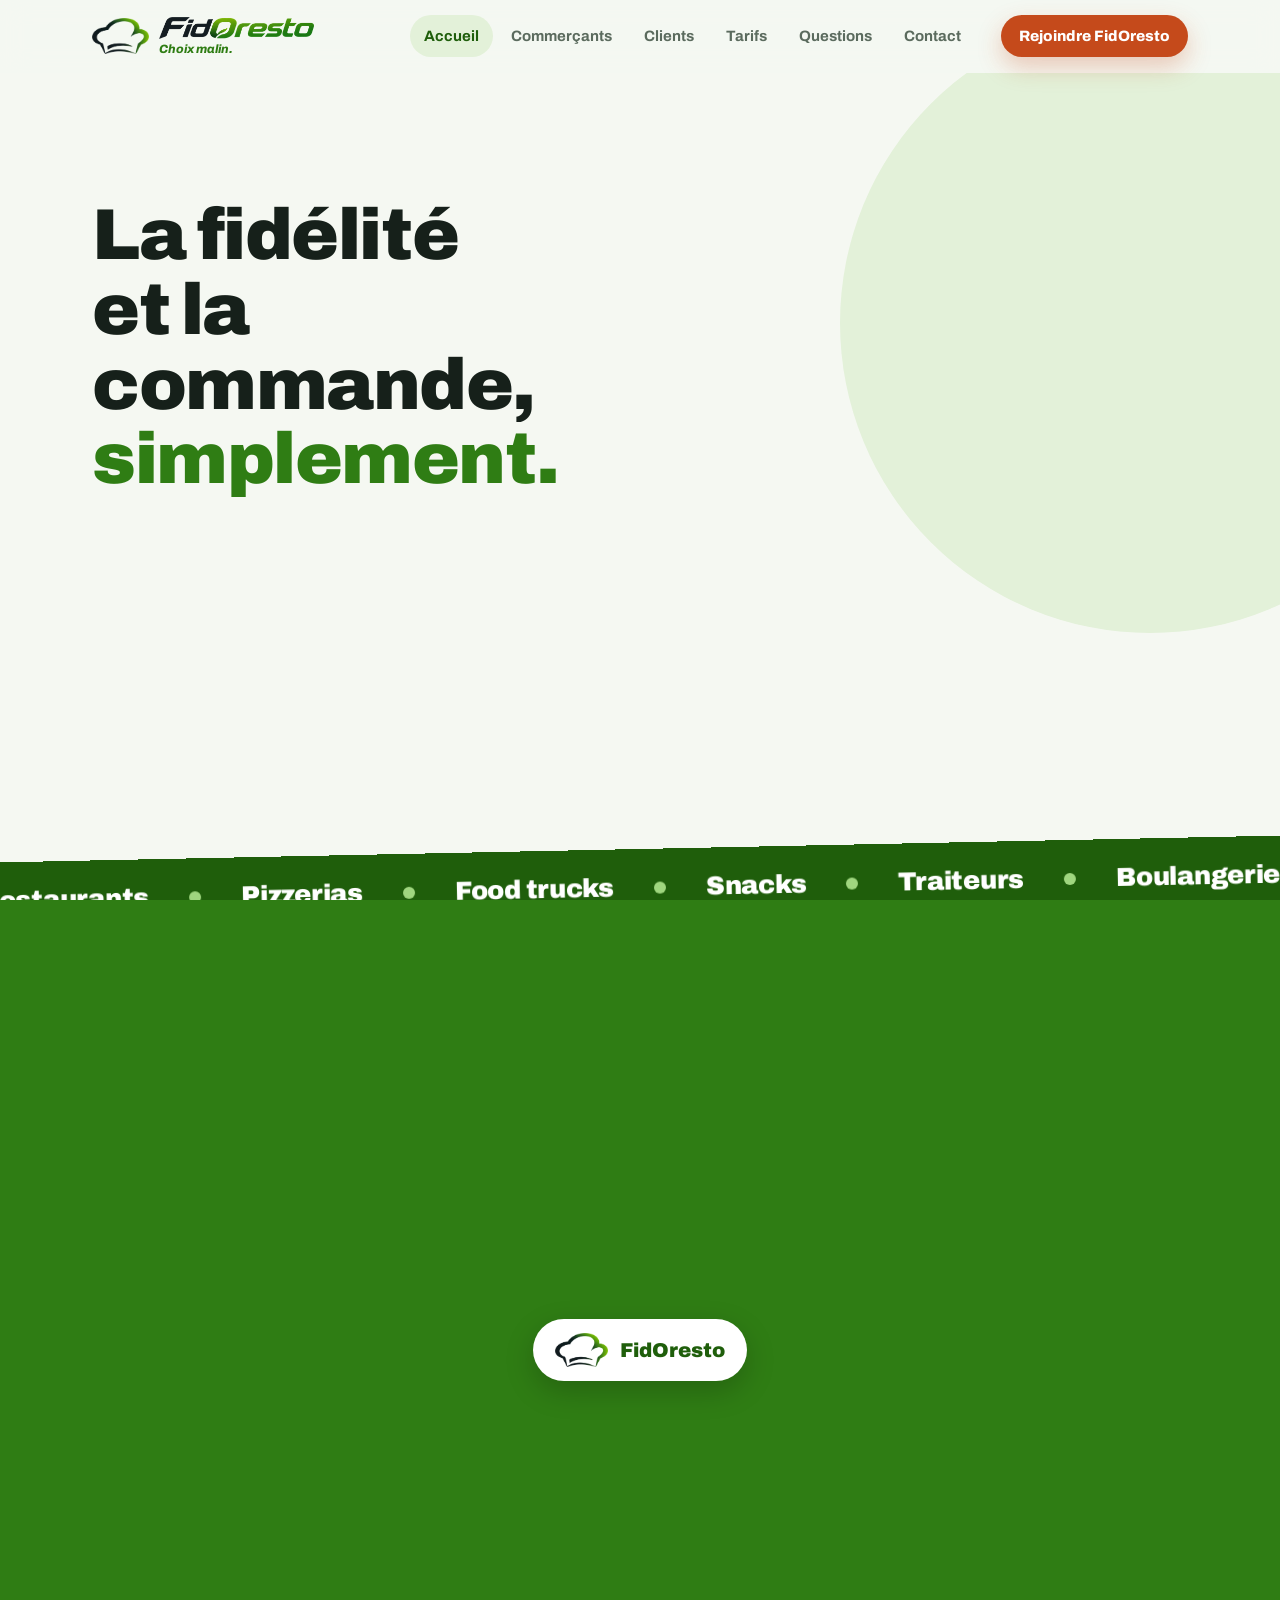
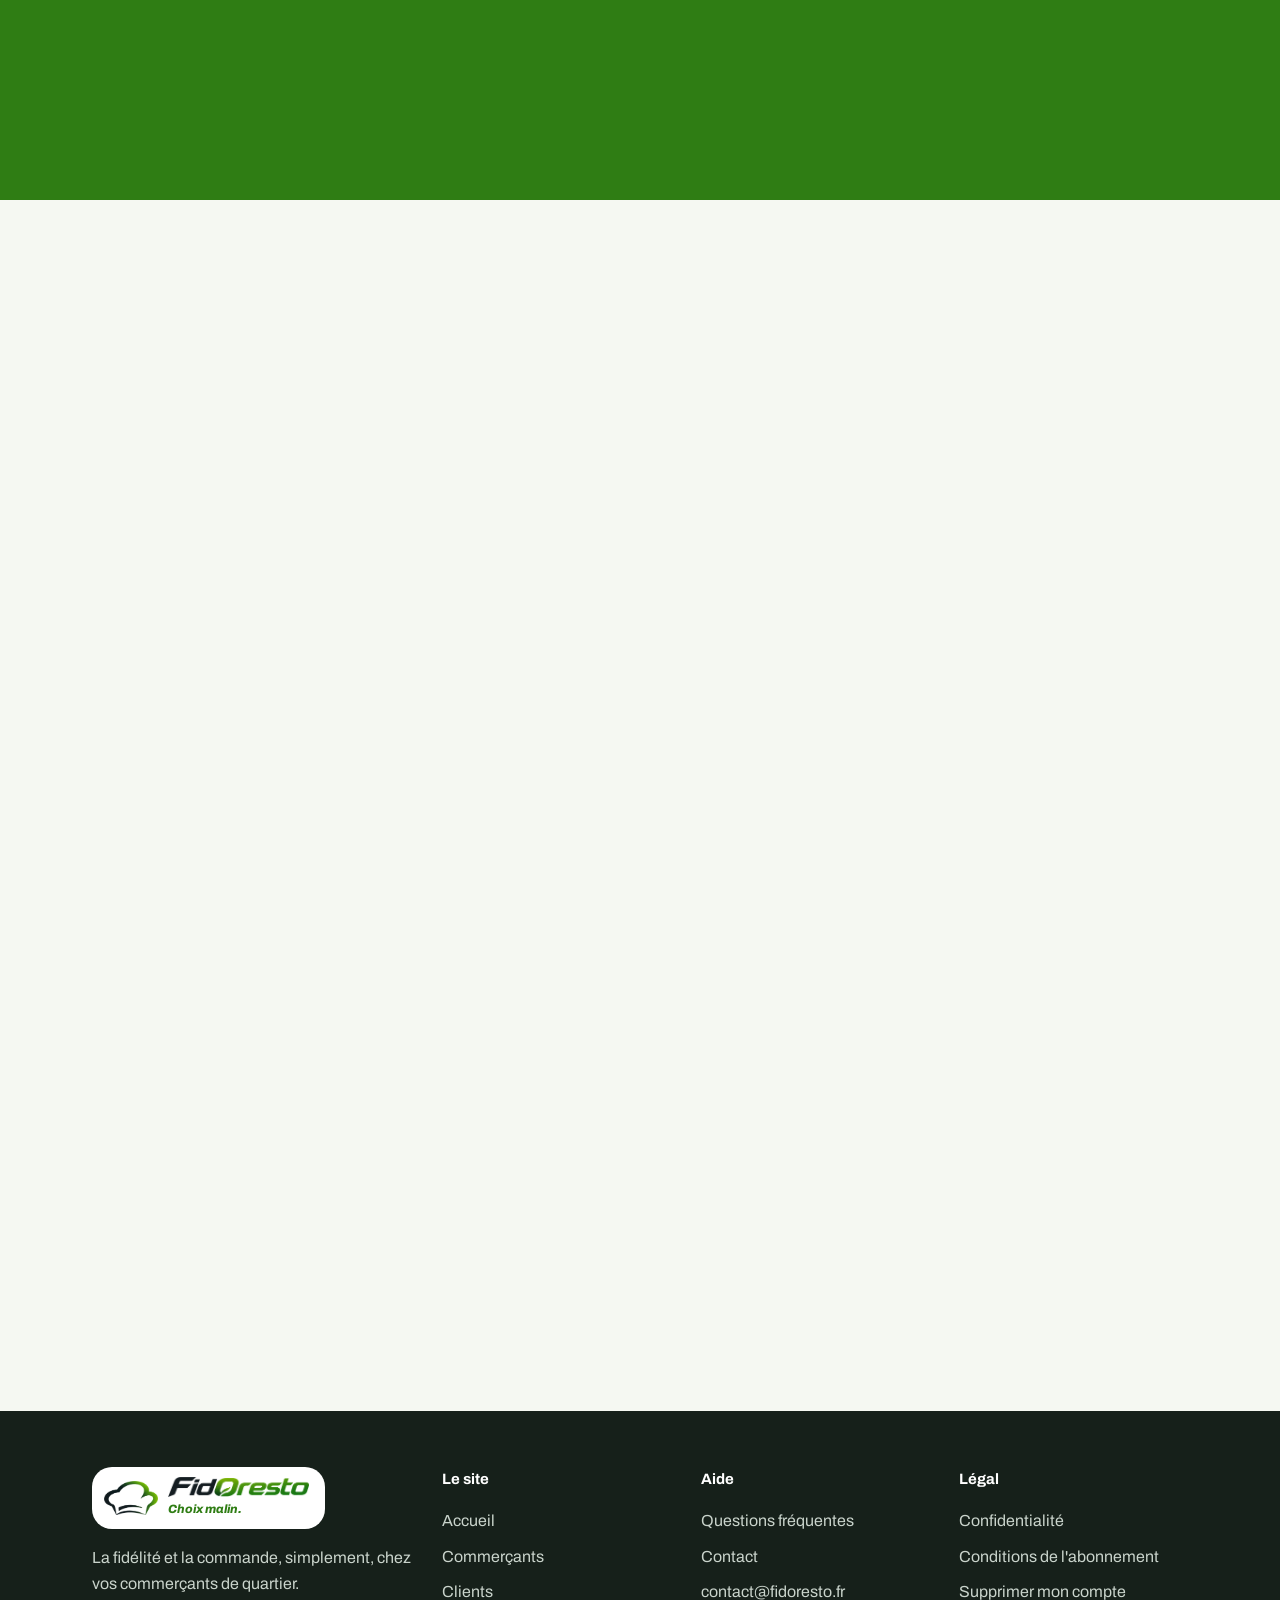
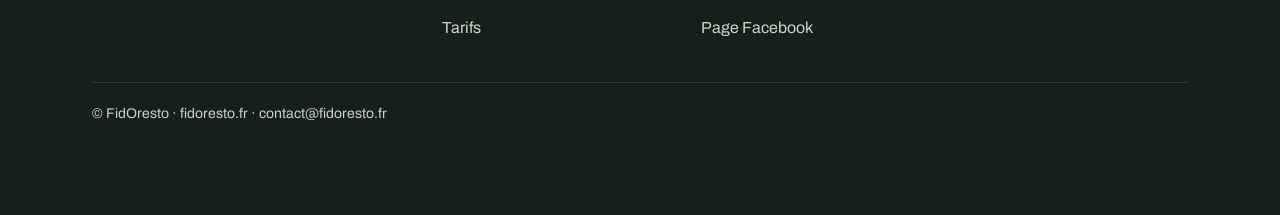
==== commit b75cb478: "Add files via upload" ====
--- a/index.html
+++ b/index.html
@@ -203,12 +203,13 @@
 .split .go{margin-top:auto;display:inline-flex;align-items:center;gap:8px;font-weight:800}
 .split .go .ic{transition:transform .3s var(--ease)}
 .split:hover .go .ic{transform:translateX(6px)}
-.split .ring{position:absolute;right:-60px;top:-60px;width:200px;height:200px;border-radius:50%;border:30px solid rgba(255,255,255,.06)}
+.split .ring{pointer-events:none;position:absolute;right:-60px;top:-60px;width:200px;height:200px;border-radius:50%;border:30px solid rgba(255,255,255,.06)}
 
 /* band */
 .band{background:var(--brand);color:#fff;border-radius:var(--r-xl);padding:44px 28px;display:flex;flex-direction:column;gap:18px;align-items:flex-start;position:relative;overflow:hidden}
 @media(min-width:860px){.band{padding:64px;flex-direction:row;align-items:center;justify-content:space-between}}
-.band::after{content:"";position:absolute;inset:auto -80px -120px auto;width:340px;height:340px;border-radius:50%;background:rgba(255,255,255,.08)}
+.band>*{position:relative;z-index:1}
+.band::after{content:"";pointer-events:none;z-index:0;position:absolute;inset:auto -80px -120px auto;width:340px;height:340px;border-radius:50%;background:rgba(255,255,255,.08)}
 .band p{margin:8px 0 0;color:#E3F1D9;max-width:520px}
 
 /* page heads */
@@ -596,7 +597,7 @@
     <div class="info">
       <div class="tile rv d1"><div class="pas pg1"><svg class="ic"><use href="#i-mail"/></svg></div><div><h3>Par e-mail</h3><p><a href="mailto:contact@fidoresto.fr">contact@fidoresto.fr</a></p></div></div>
       <div class="tile rv d2"><div class="pas pg2"><svg class="ic"><use href="#i-phone"/></svg></div><div><h3>Télécharger l'appli</h3><p>Google Play · App Store bientôt</p></div></div>
-      <div class="tile rv d3"><div class="pas pg3"><svg class="ic"><use href="#i-heart"/></svg></div><div><h3>Sur Facebook</h3><p>Page FidOresto</p></div></div>
+      <div class="tile rv d3"><div class="pas pg3"><svg class="ic"><use href="#i-heart"/></svg></div><div><h3>Sur Facebook</h3><p><a href="https://www.facebook.com/share/1fryKMCEfS/" target="_blank" rel="noopener">Page FidOresto</a></p></div></div>
     </div>
   </div></section>
 </div>
@@ -606,7 +607,7 @@
   <div class="fg">
     <div><span class="lk"><img class="t" src="[data-uri]" alt=""><span><img class="w" src="[data-uri]" alt="FidOresto"><small>Choix malin.</small></span></span><p style="margin-top:16px;max-width:320px">La fidélité et la commande, simplement, chez vos commerçants de quartier.</p></div>
     <div><h4>Le site</h4><a href="#accueil">Accueil</a><a href="#commercants">Commerçants</a><a href="#clients">Clients</a><a href="#tarifs">Tarifs</a></div>
-    <div><h4>Aide</h4><a href="#questions">Questions fréquentes</a><a href="#contact">Contact</a><a href="mailto:contact@fidoresto.fr">contact@fidoresto.fr</a></div>
+    <div><h4>Aide</h4><a href="#questions">Questions fréquentes</a><a href="#contact">Contact</a><a href="mailto:contact@fidoresto.fr">contact@fidoresto.fr</a><a href="https://www.facebook.com/share/1fryKMCEfS/" target="_blank" rel="noopener">Page Facebook</a></div>
     <div><h4>Légal</h4><a href="confidentialite.html">Confidentialité</a><a href="conditions-abonnement.html">Conditions de l'abonnement</a><a href="suppression-compte.html">Supprimer mon compte</a></div>
   </div>
   <div class="bt">© FidOresto · fidoresto.fr · contact@fidoresto.fr</div>
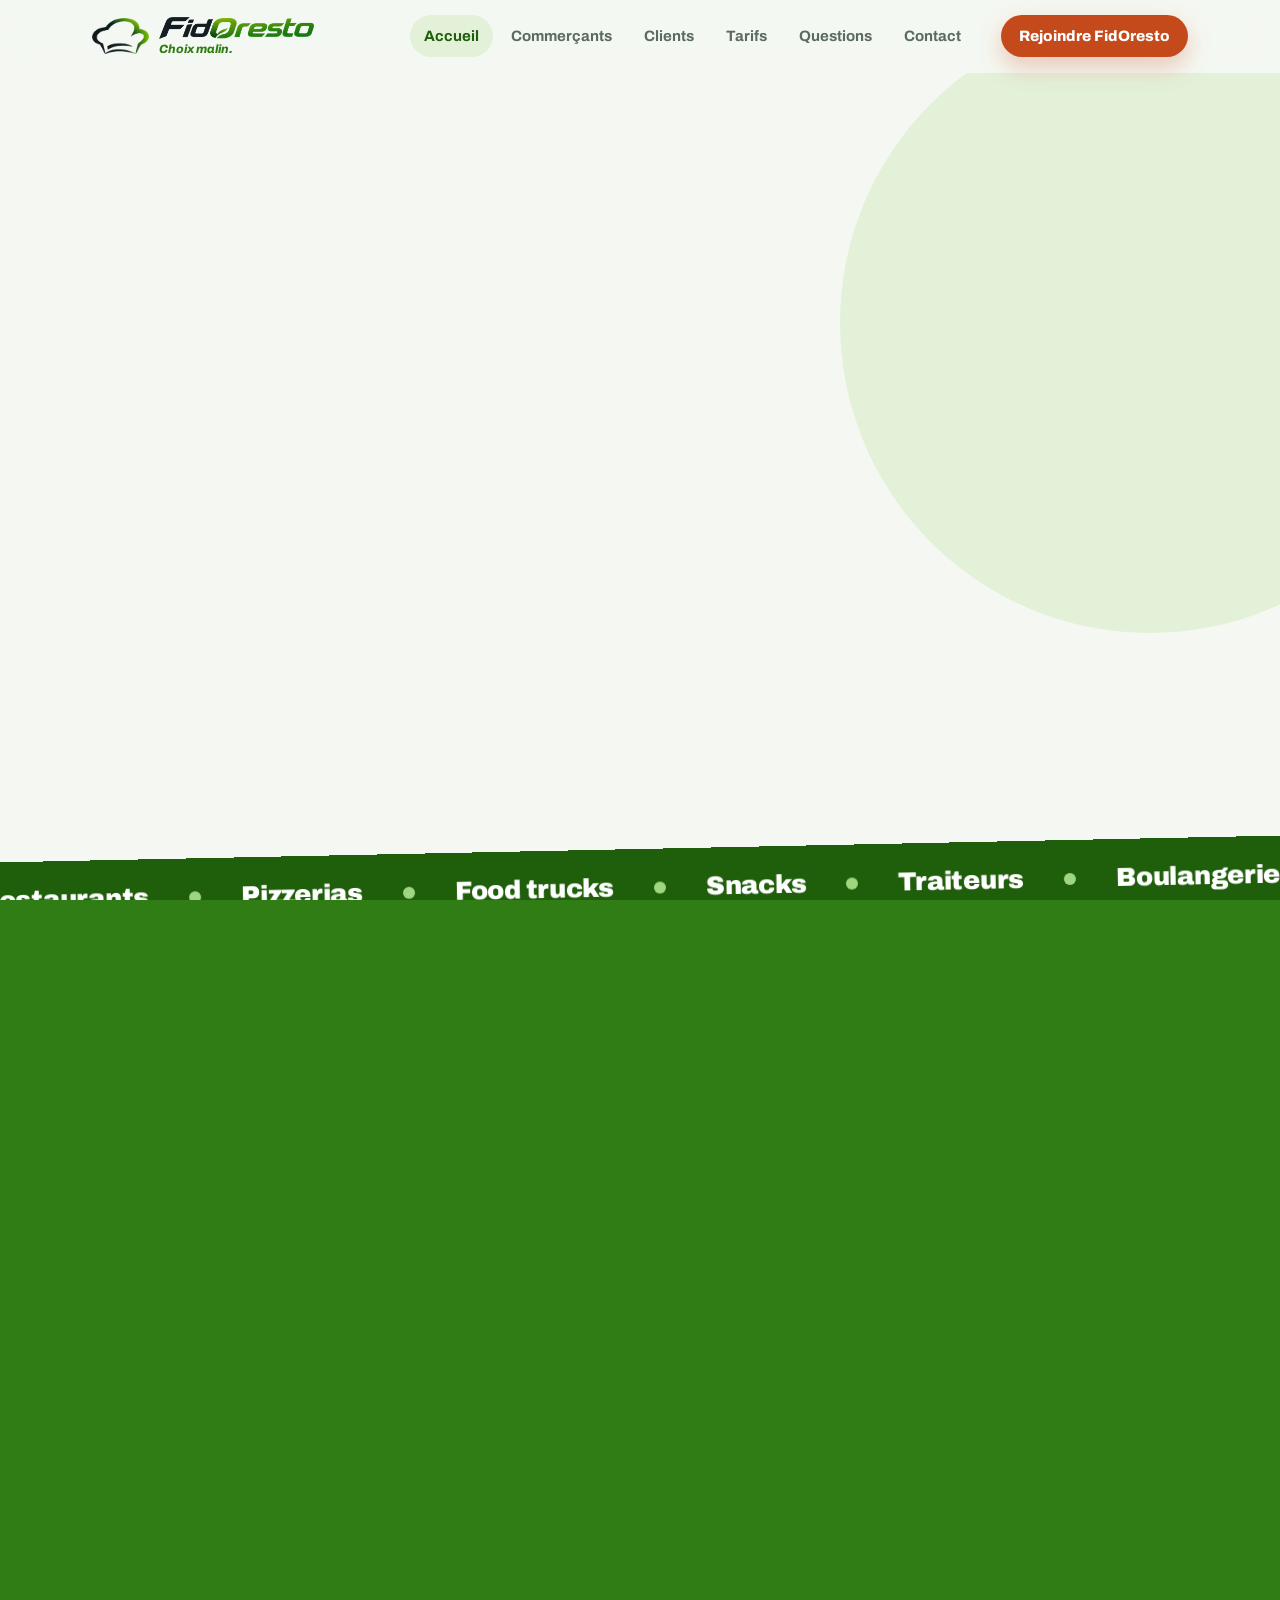
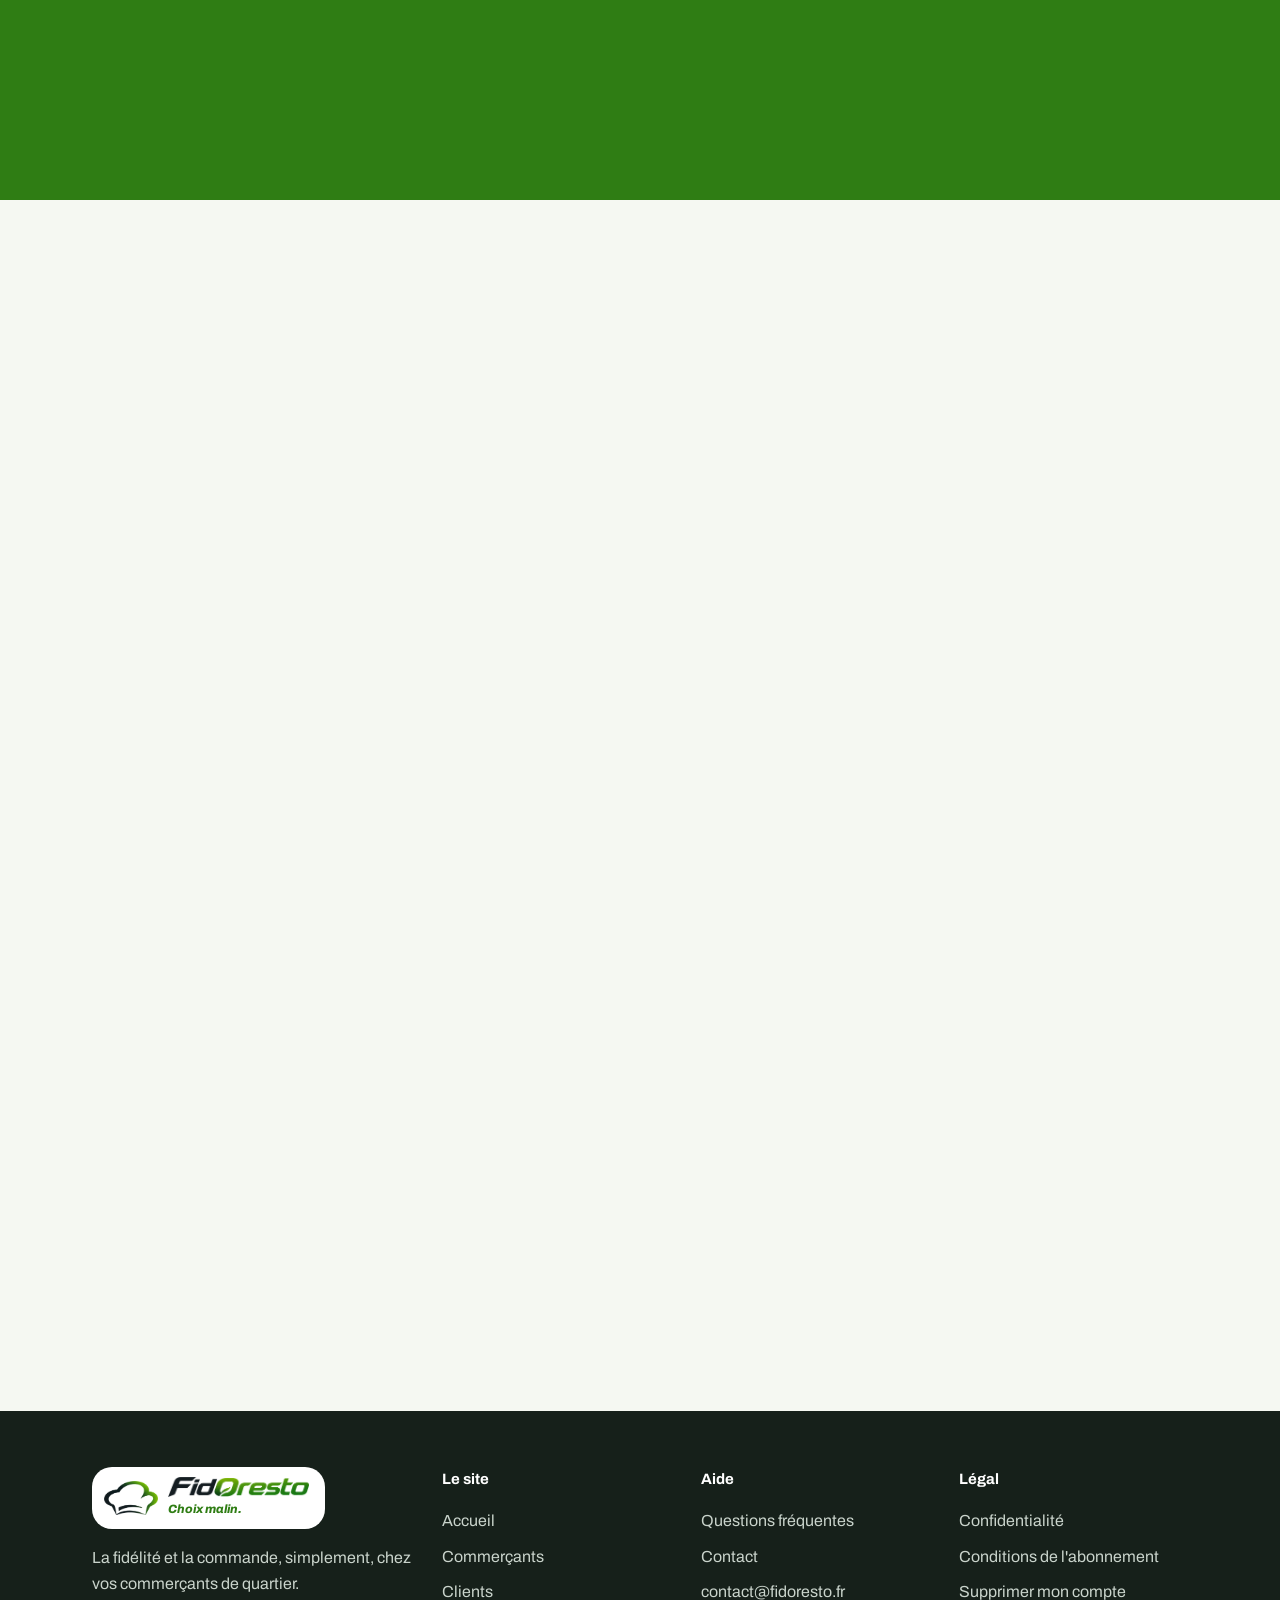
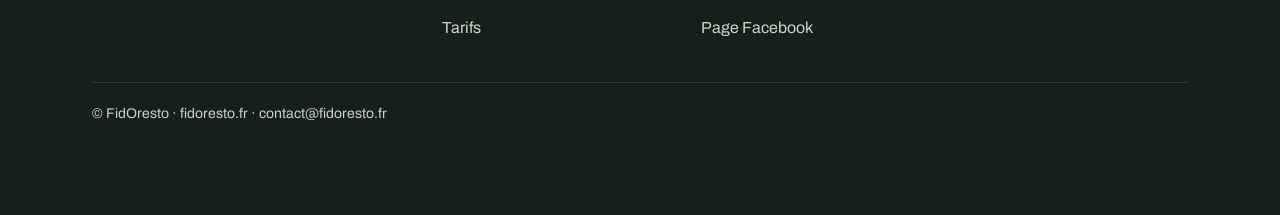
==== commit b0a1f9f9: "Add files via upload" ====
--- a/index.html
+++ b/index.html
@@ -278,6 +278,7 @@
 footer .lk small{display:block;font-style:italic;font-weight:800;color:var(--brand);font-size:12px;margin-top:3px}
 footer .bt{border-top:1px solid #2C3A30;margin-top:36px;padding-top:20px;font-size:14px}
 </style>
+<script defer src="https://cloud.umami.is/script.js" data-website-id="a5aa86f5-b2d7-4c99-a345-039bb4e6a7ff"></script>
 </head>
 <body>
 
@@ -360,7 +361,7 @@
           <a class="btn ln" href="#clients">Je suis client</a>
         </div>
         <div class="stores rv d4">
-          <a class="store" href="https://play.google.com/store/apps/details?id=com.fidoresto.app"><svg class="ic" style="width:18px;height:18px"><use href="#i-play"/></svg>Google Play</a>
+          <a class="store" href="https://play.google.com/store/apps/details?id=com.fidoresto.app" data-umami-event="clic-google-play-accueil-haut"><svg class="ic" style="width:18px;height:18px"><use href="#i-play"/></svg>Google Play</a>
           <span class="store soon">App Store · bientôt</span>
         </div>
       </div>
@@ -502,7 +503,7 @@
     <span class="kick rv">Pour toi</span>
     <h1 class="rv d1">Toutes tes cartes<br><em class="g">dans ton téléphone.</em></h1>
     <p class="lead rv d2">L'appli est gratuite. Tes commerçants te récompensent quand tu reviens.</p>
-    <div class="stores rv d3" style="margin-top:6px"><a class="store" href="https://play.google.com/store/apps/details?id=com.fidoresto.app"><svg class="ic" style="width:18px;height:18px"><use href="#i-play"/></svg>Télécharger sur Google Play</a><span class="store soon">App Store · bientôt</span></div>
+    <div class="stores rv d3" style="margin-top:6px"><a class="store" href="https://play.google.com/store/apps/details?id=com.fidoresto.app" data-umami-event="clic-google-play-client"><svg class="ic" style="width:18px;height:18px"><use href="#i-play"/></svg>Télécharger sur Google Play</a><span class="store soon">App Store · bientôt</span></div>
   </div></div>
   <section style="padding-top:16px"><div class="wrap g3">
     <div class="tile rv"><div class="pas pg1"><svg class="ic"><use href="#i-qr"/></svg></div><h3>Un seul QR code</h3><p>Tu le montres en caisse, partout. Fini les cartes en papier.</p></div>
@@ -539,7 +540,7 @@
         <li><svg class="ic"><use href="#i-check"/></svg>Statistiques</li>
         <li><svg class="ic"><use href="#i-check"/></svg>Mode employé pour la tablette de la boutique</li>
       </ul>
-      <a class="btn ln" href="https://play.google.com/store/apps/details?id=com.fidoresto.app">Commencer gratuitement</a>
+      <a class="btn ln" href="https://play.google.com/store/apps/details?id=com.fidoresto.app" data-umami-event="clic-google-play-tarif-gratuit">Commencer gratuitement</a>
     </div>
     <div class="plan max rv d1">
       <span class="badge">3 mois offerts</span>
@@ -554,7 +555,7 @@
         <li><svg class="ic"><use href="#i-check"/></svg>Paniers anti-gaspi</li>
         <li><svg class="ic"><use href="#i-check"/></svg>Jusqu'à 5 établissements</li>
       </ul>
-      <a class="btn or" href="https://play.google.com/store/apps/details?id=com.fidoresto.app">Profiter des 3 mois offerts</a>
+      <a class="btn or" href="https://play.google.com/store/apps/details?id=com.fidoresto.app" data-umami-event="clic-google-play-tarif-max">Profiter des 3 mois offerts</a>
       <a class="note" href="conditions-abonnement.html" style="text-align:center">Conditions de l'abonnement</a>
     </div>
   </div></section>
@@ -592,7 +593,7 @@
         <div class="step" style="background:var(--bg);padding:20px"><h3>Créez votre compte commerçant</h3><p>Votre fiche, votre logo, vos horaires. La formule Max est offerte 3 mois.</p></div>
         <div class="step" style="background:var(--bg);padding:20px"><h3>Réglez votre carte de fidélité</h3><p>En 1 minute. Imprimez votre affiche QR, et c'est parti.</p></div>
       </div>
-      <a class="btn or" href="https://play.google.com/store/apps/details?id=com.fidoresto.app">Télécharger sur Google Play</a>
+      <a class="btn or" href="https://play.google.com/store/apps/details?id=com.fidoresto.app" data-umami-event="clic-google-play-commercant-bas">Télécharger sur Google Play</a>
     </div>
     <div class="info">
       <div class="tile rv d1"><div class="pas pg1"><svg class="ic"><use href="#i-mail"/></svg></div><div><h3>Par e-mail</h3><p><a href="mailto:contact@fidoresto.fr">contact@fidoresto.fr</a></p></div></div>
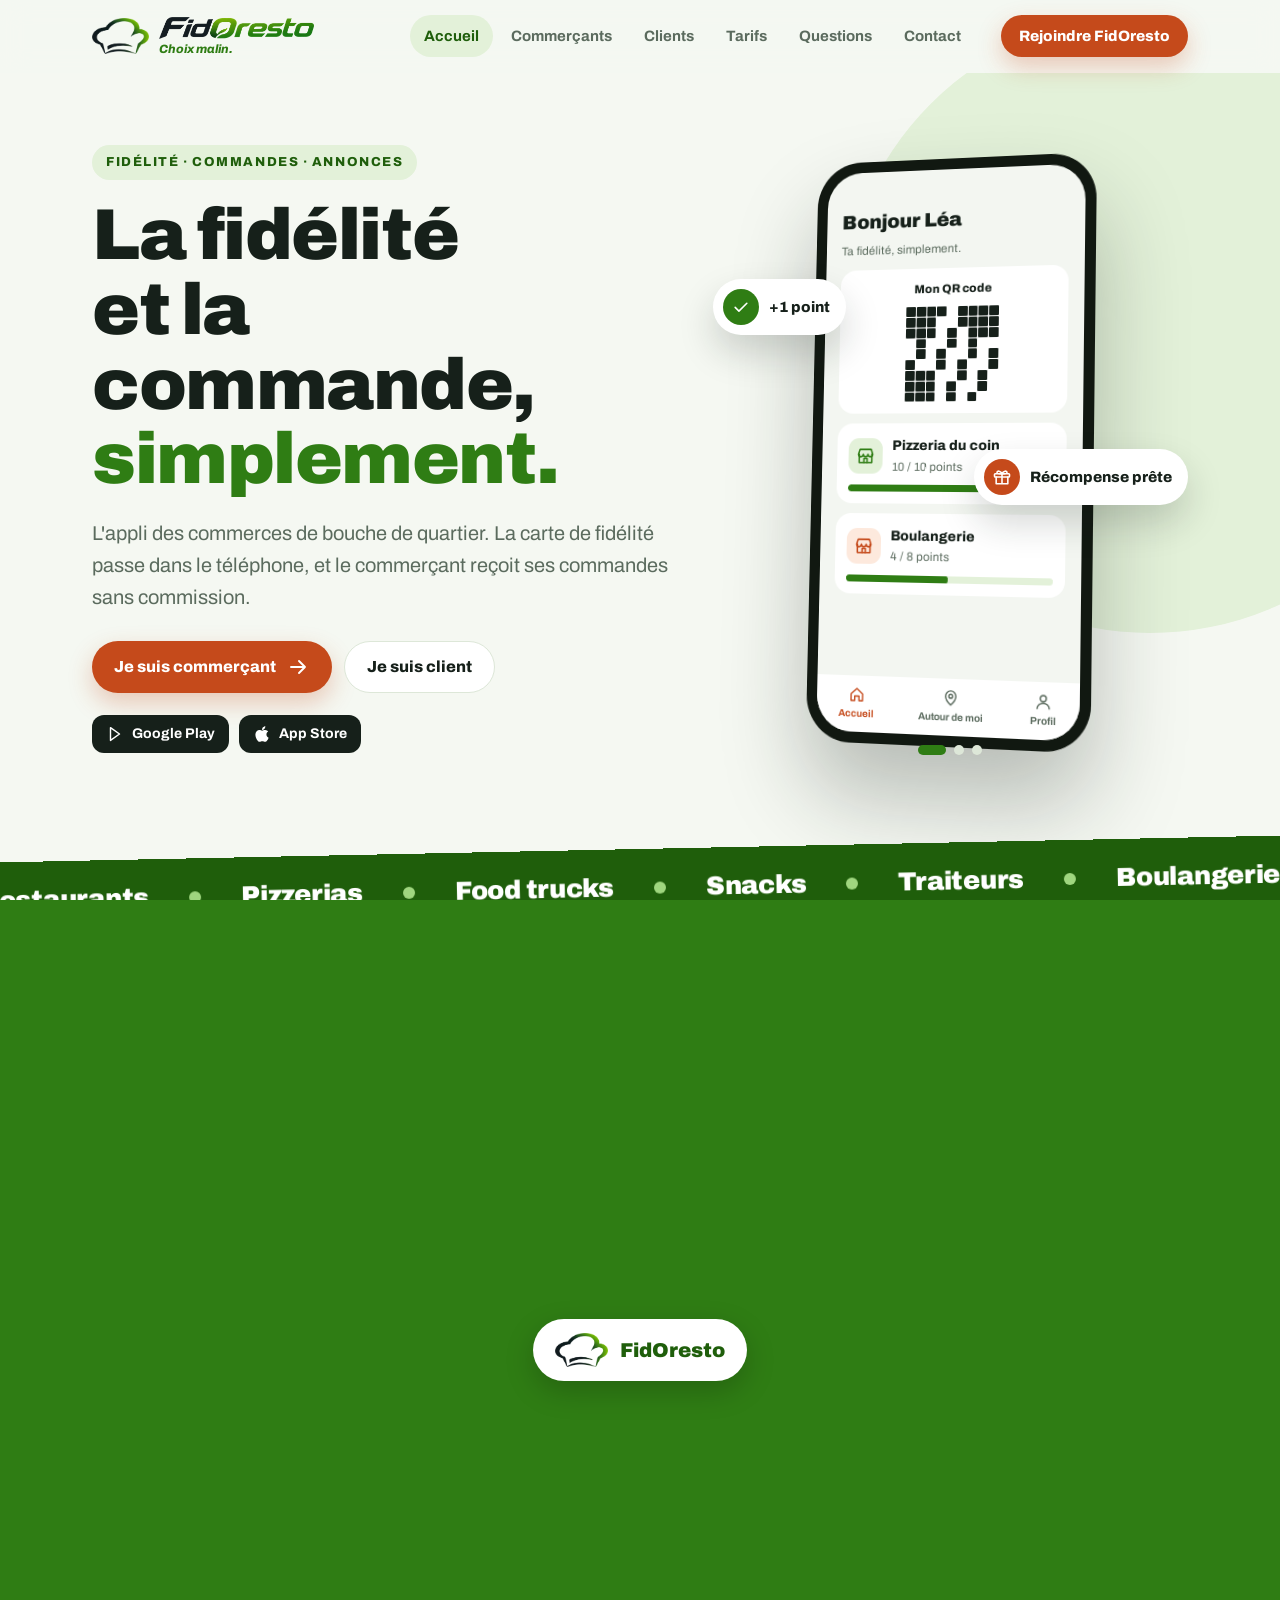
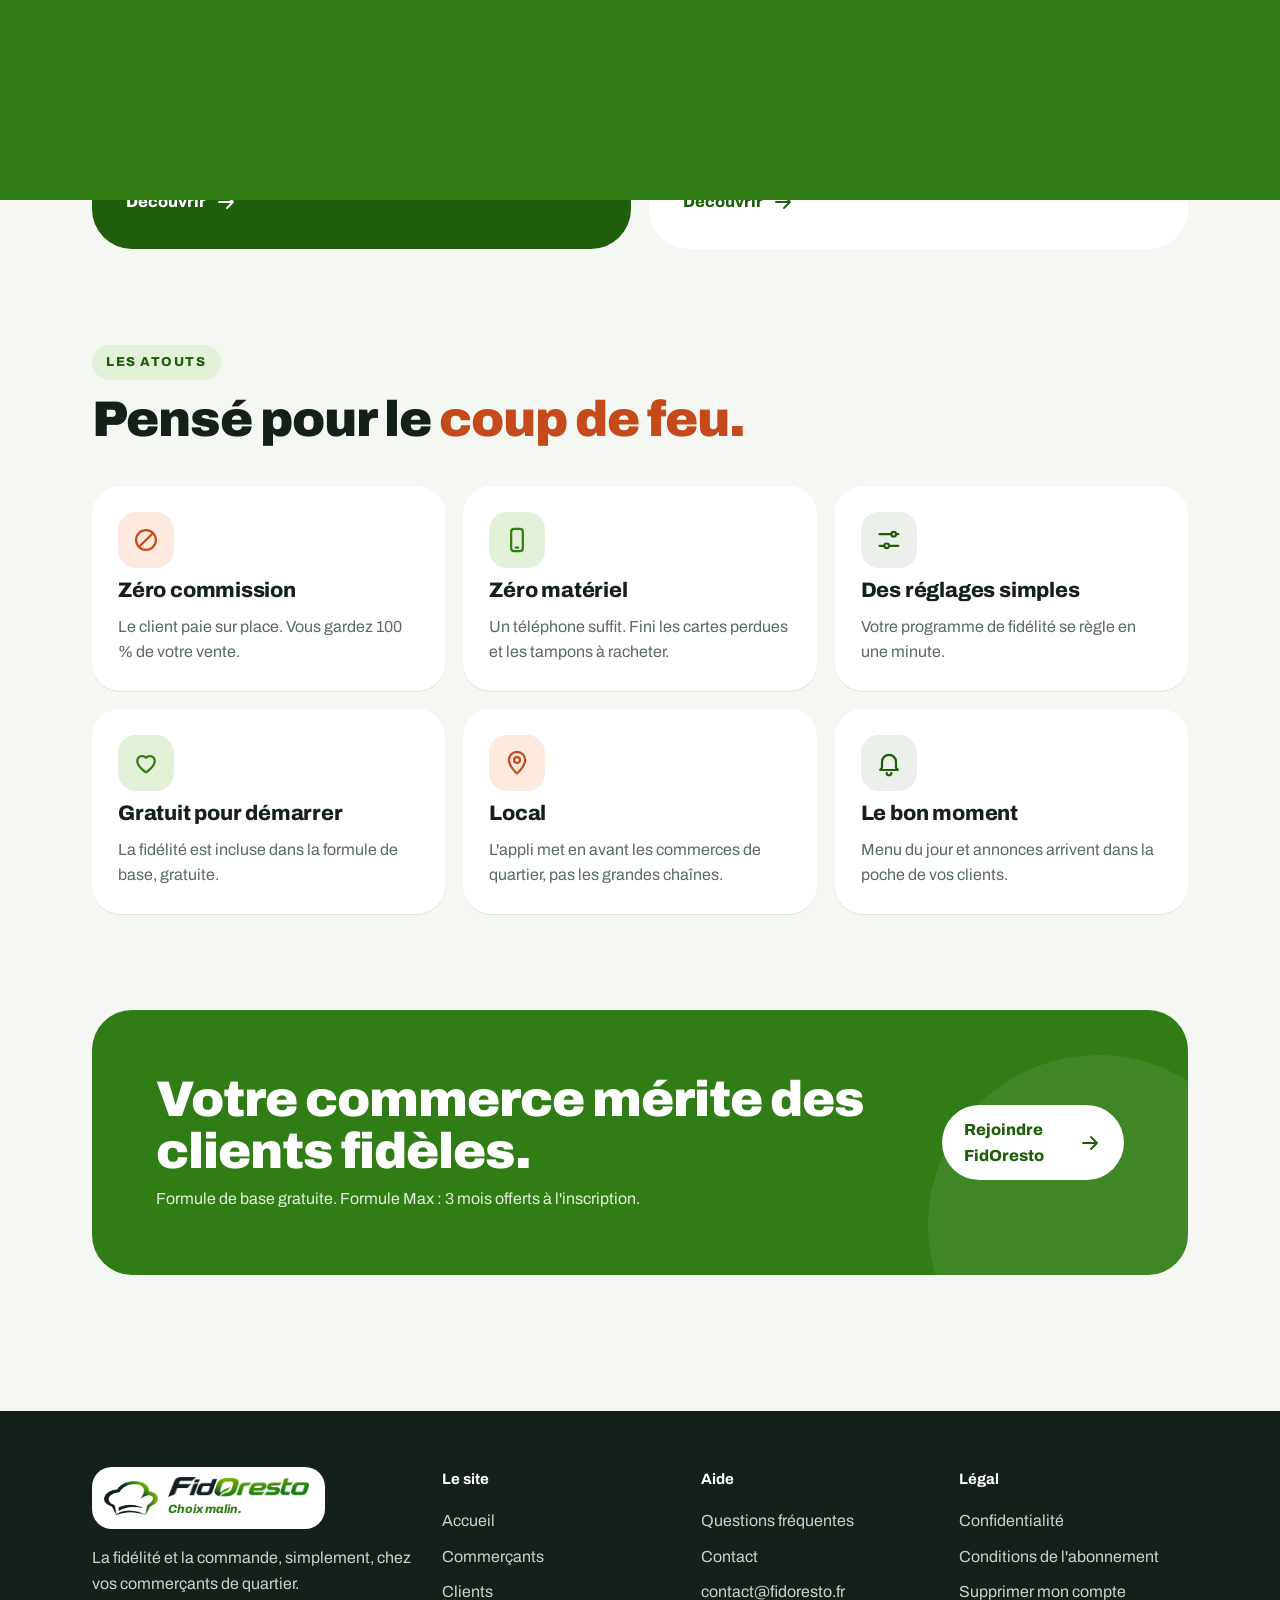
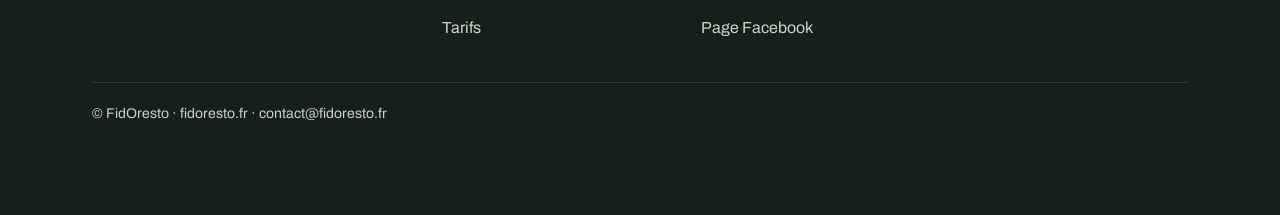
==== commit 13b10a74: "Add files via upload" ====
--- a/index.html
+++ b/index.html
@@ -362,7 +362,7 @@
         </div>
         <div class="stores rv d4">
           <a class="store" href="https://play.google.com/store/apps/details?id=com.fidoresto.app" data-umami-event="clic-google-play-accueil-haut"><svg class="ic" style="width:18px;height:18px"><use href="#i-play"/></svg>Google Play</a>
-          <span class="store soon">App Store · bientôt</span>
+          <a class="store" href="https://apps.apple.com/app/id6822352224" data-umami-event="clic-app-store-accueil-haut"><svg style="width:18px;height:18px;fill:currentColor" viewBox="0 0 384 512" aria-hidden="true"><path fill="#fff" d="M318.7 268.7c-.2-36.7 16.4-64.4 50-84.8-18.8-26.9-47.2-41.7-84.7-44.6-35.5-2.8-74.3 20.7-88.5 20.7-15 0-49.4-19.7-76.4-19.7C63.3 141.2 4 184.8 4 273.5q0 39.3 14.4 81.2c12.8 36.7 59 126.7 107.2 125.2 25.2-.6 43-17.9 75.8-17.9 31.8 0 48.3 17.9 76.4 17.9 48.6-.7 90.4-82.5 102.6-119.3-65.2-30.7-61.7-90-61.7-91.9zm-56.6-164.2c27.3-32.4 24.8-61.9 24-72.5-24.1 1.4-52 16.4-67.9 34.9-17.5 19.8-27.8 44.3-25.6 71.9 26.1 2 49.9-11.4 69.5-34.3z"/></svg>App Store</a>
         </div>
       </div>
       <div class="stage rv d2" id="stage">
@@ -503,7 +503,7 @@
     <span class="kick rv">Pour toi</span>
     <h1 class="rv d1">Toutes tes cartes<br><em class="g">dans ton téléphone.</em></h1>
     <p class="lead rv d2">L'appli est gratuite. Tes commerçants te récompensent quand tu reviens.</p>
-    <div class="stores rv d3" style="margin-top:6px"><a class="store" href="https://play.google.com/store/apps/details?id=com.fidoresto.app" data-umami-event="clic-google-play-client"><svg class="ic" style="width:18px;height:18px"><use href="#i-play"/></svg>Télécharger sur Google Play</a><span class="store soon">App Store · bientôt</span></div>
+    <div class="stores rv d3" style="margin-top:6px"><a class="store" href="https://play.google.com/store/apps/details?id=com.fidoresto.app" data-umami-event="clic-google-play-client"><svg class="ic" style="width:18px;height:18px"><use href="#i-play"/></svg>Télécharger sur Google Play</a><a class="store" href="https://apps.apple.com/app/id6822352224" data-umami-event="clic-app-store-client"><svg style="width:18px;height:18px;fill:currentColor" viewBox="0 0 384 512" aria-hidden="true"><path fill="#fff" d="M318.7 268.7c-.2-36.7 16.4-64.4 50-84.8-18.8-26.9-47.2-41.7-84.7-44.6-35.5-2.8-74.3 20.7-88.5 20.7-15 0-49.4-19.7-76.4-19.7C63.3 141.2 4 184.8 4 273.5q0 39.3 14.4 81.2c12.8 36.7 59 126.7 107.2 125.2 25.2-.6 43-17.9 75.8-17.9 31.8 0 48.3 17.9 76.4 17.9 48.6-.7 90.4-82.5 102.6-119.3-65.2-30.7-61.7-90-61.7-91.9zm-56.6-164.2c27.3-32.4 24.8-61.9 24-72.5-24.1 1.4-52 16.4-67.9 34.9-17.5 19.8-27.8 44.3-25.6 71.9 26.1 2 49.9-11.4 69.5-34.3z"/></svg>App Store</a></div>
   </div></div>
   <section style="padding-top:16px"><div class="wrap g3">
     <div class="tile rv"><div class="pas pg1"><svg class="ic"><use href="#i-qr"/></svg></div><h3>Un seul QR code</h3><p>Tu le montres en caisse, partout. Fini les cartes en papier.</p></div>
@@ -571,7 +571,7 @@
     <div class="q rv"><button aria-expanded="false">Faut-il acheter du matériel ?<span class="pl"><svg class="ic" style="width:18px;height:18px"><use href="#i-plus"/></svg></span></button><div class="a"><div><p>Non. Un téléphone suffit pour scanner le QR code de vos clients.</p></div></div></div>
     <div class="q rv d1"><button aria-expanded="false">Combien ça coûte ?<span class="pl"><svg class="ic" style="width:18px;height:18px"><use href="#i-plus"/></svg></span></button><div class="a"><div><p>La formule de base est gratuite. La formule Max est à 19,99 € TTC par mois, sans engagement, avec 3 mois offerts à l'inscription.</p></div></div></div>
     <div class="q rv d2"><button aria-expanded="false">Prenez-vous une commission sur les commandes ?<span class="pl"><svg class="ic" style="width:18px;height:18px"><use href="#i-plus"/></svg></span></button><div class="a"><div><p>Non, aucune. Le client paie sur place et vous gardez 100 % de votre vente.</p></div></div></div>
-    <div class="q rv"><button aria-expanded="false">Mes clients doivent-ils installer l'appli ?<span class="pl"><svg class="ic" style="width:18px;height:18px"><use href="#i-plus"/></svg></span></button><div class="a"><div><p>Oui. Elle est gratuite sur Google Play, et arrive bientôt sur l'App Store.</p></div></div></div>
+    <div class="q rv"><button aria-expanded="false">Mes clients doivent-ils installer l'appli ?<span class="pl"><svg class="ic" style="width:18px;height:18px"><use href="#i-plus"/></svg></span></button><div class="a"><div><p>Oui. Elle est gratuite sur Google Play et sur l'App Store.</p></div></div></div>
     <div class="q rv d1"><button aria-expanded="false">Comment un client rejoint ma carte de fidélité ?<span class="pl"><svg class="ic" style="width:18px;height:18px"><use href="#i-plus"/></svg></span></button><div class="a"><div><p>Vous le scannez en caisse, ou il scanne l'affiche QR de votre boutique.</p></div></div></div>
     <div class="q rv d2"><button aria-expanded="false">Le paiement se fait-il dans l'appli ?<span class="pl"><svg class="ic" style="width:18px;height:18px"><use href="#i-plus"/></svg></span></button><div class="a"><div><p>Non. Le client paie sur place, comme d'habitude.</p></div></div></div>
     <div class="q rv"><button aria-expanded="false">Comment résilier la formule Max ?<span class="pl"><svg class="ic" style="width:18px;height:18px"><use href="#i-plus"/></svg></span></button><div class="a"><div><p>Quand vous voulez, depuis votre compte Google Play ou Apple. Vous gardez la formule Max jusqu'à la fin du mois payé. Tous les détails dans les <a href="conditions-abonnement.html">conditions de l'abonnement</a>.</p></div></div></div>
@@ -589,7 +589,7 @@
     <div class="form rv">
       <h3>Inscrivez-vous en 3 étapes</h3>
       <div class="steps" style="grid-template-columns:1fr;gap:12px">
-        <div class="step" style="background:var(--bg);padding:20px"><h3>Téléchargez l'appli</h3><p>Gratuite sur Google Play. Bientôt sur l'App Store.</p></div>
+        <div class="step" style="background:var(--bg);padding:20px"><h3>Téléchargez l'appli</h3><p>Gratuite sur Google Play et sur l'App Store.</p></div>
         <div class="step" style="background:var(--bg);padding:20px"><h3>Créez votre compte commerçant</h3><p>Votre fiche, votre logo, vos horaires. La formule Max est offerte 3 mois.</p></div>
         <div class="step" style="background:var(--bg);padding:20px"><h3>Réglez votre carte de fidélité</h3><p>En 1 minute. Imprimez votre affiche QR, et c'est parti.</p></div>
       </div>
@@ -597,7 +597,7 @@
     </div>
     <div class="info">
       <div class="tile rv d1"><div class="pas pg1"><svg class="ic"><use href="#i-mail"/></svg></div><div><h3>Par e-mail</h3><p><a href="mailto:contact@fidoresto.fr">contact@fidoresto.fr</a></p></div></div>
-      <div class="tile rv d2"><div class="pas pg2"><svg class="ic"><use href="#i-phone"/></svg></div><div><h3>Télécharger l'appli</h3><p>Google Play · App Store bientôt</p></div></div>
+      <div class="tile rv d2"><div class="pas pg2"><svg class="ic"><use href="#i-phone"/></svg></div><div><h3>Télécharger l'appli</h3><p>Google Play · App Store</p></div></div>
       <div class="tile rv d3"><div class="pas pg3"><svg class="ic"><use href="#i-heart"/></svg></div><div><h3>Sur Facebook</h3><p><a href="https://www.facebook.com/share/1fryKMCEfS/" target="_blank" rel="noopener">Page FidOresto</a></p></div></div>
     </div>
   </div></section>
@@ -693,5 +693,5 @@
   /* form */
 })();
 </script>
-</body>
+<script>(function(){if(!/iPhone|iPad|iPod/i.test(navigator.userAgent))return;document.querySelectorAll('a[href*="play.google.com"]').forEach(function(a){if(a.classList.contains('store'))return;a.href='https://apps.apple.com/app/id6822352224';var e=a.getAttribute('data-umami-event');if(e)a.setAttribute('data-umami-event',e.replace('google-play','app-store'));a.innerHTML=a.innerHTML.replace('sur Google Play',"sur l'App Store");});})();</script></body>
 </html>
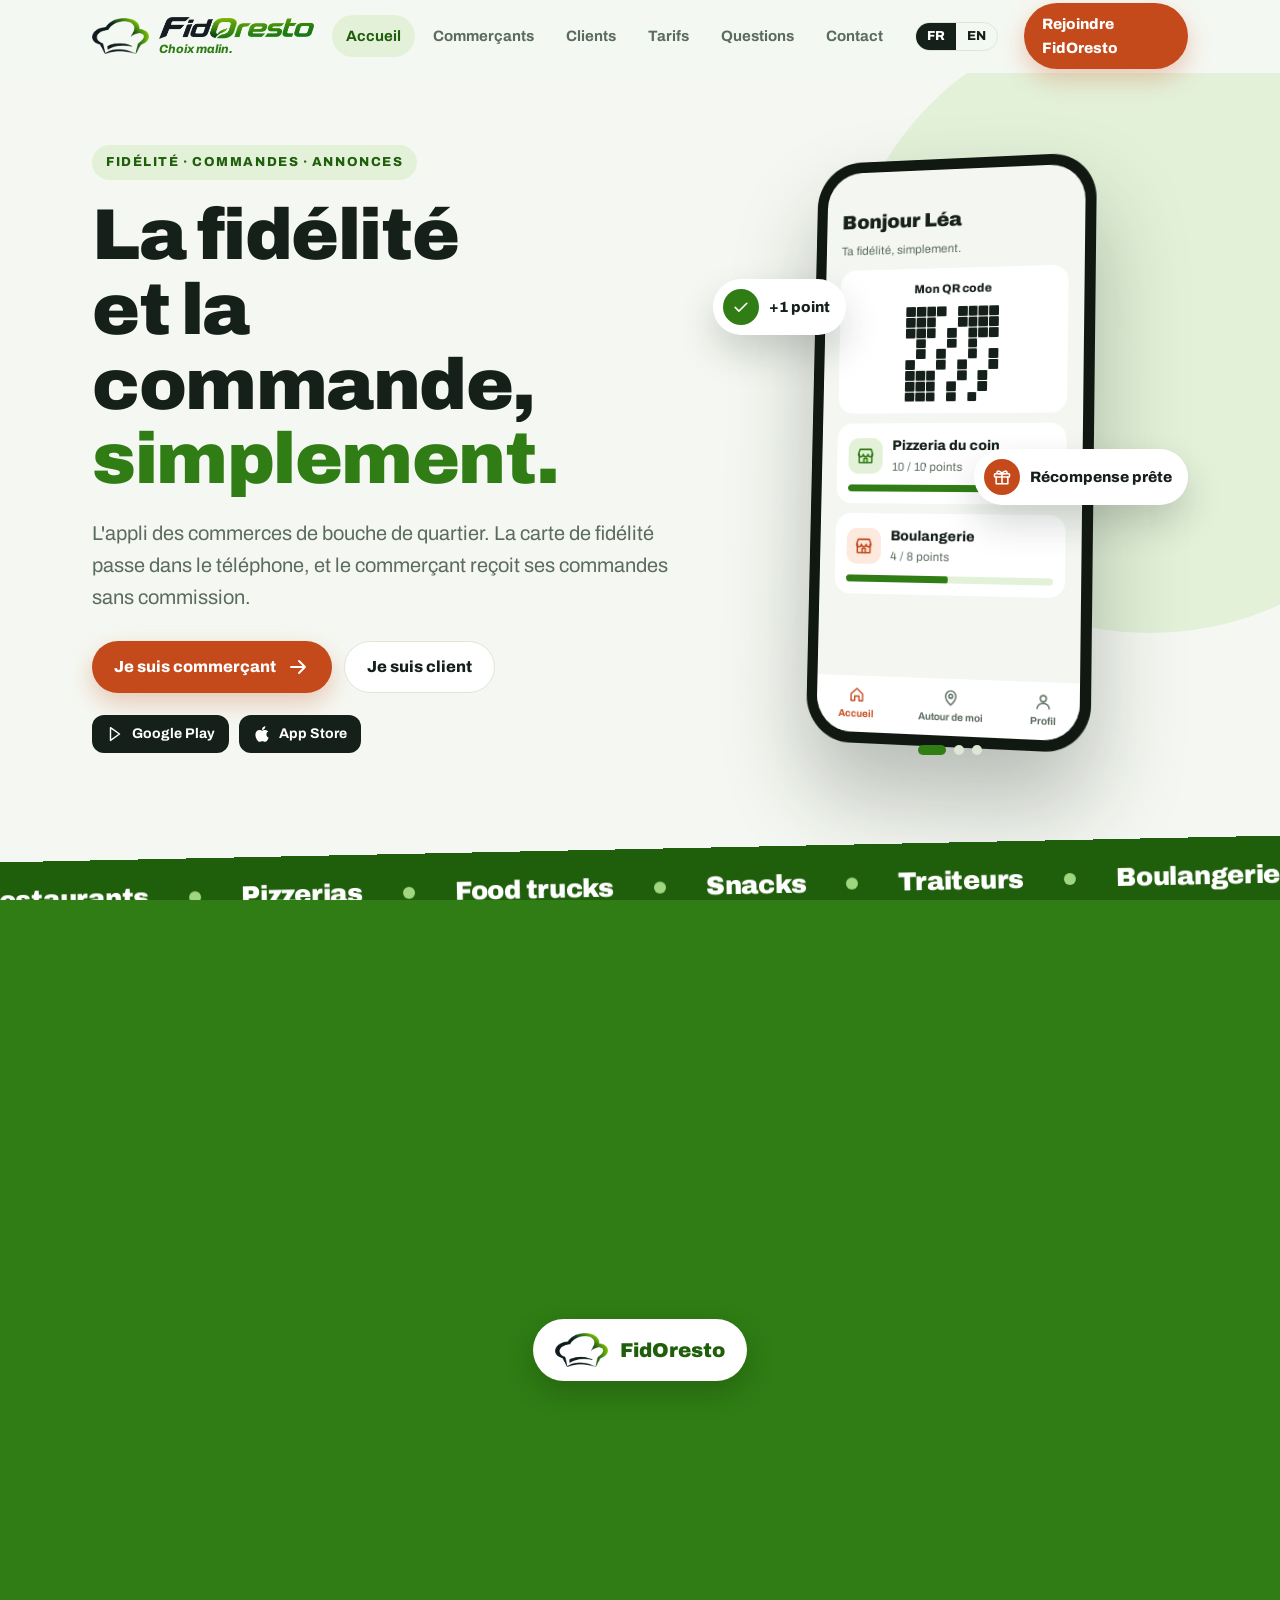
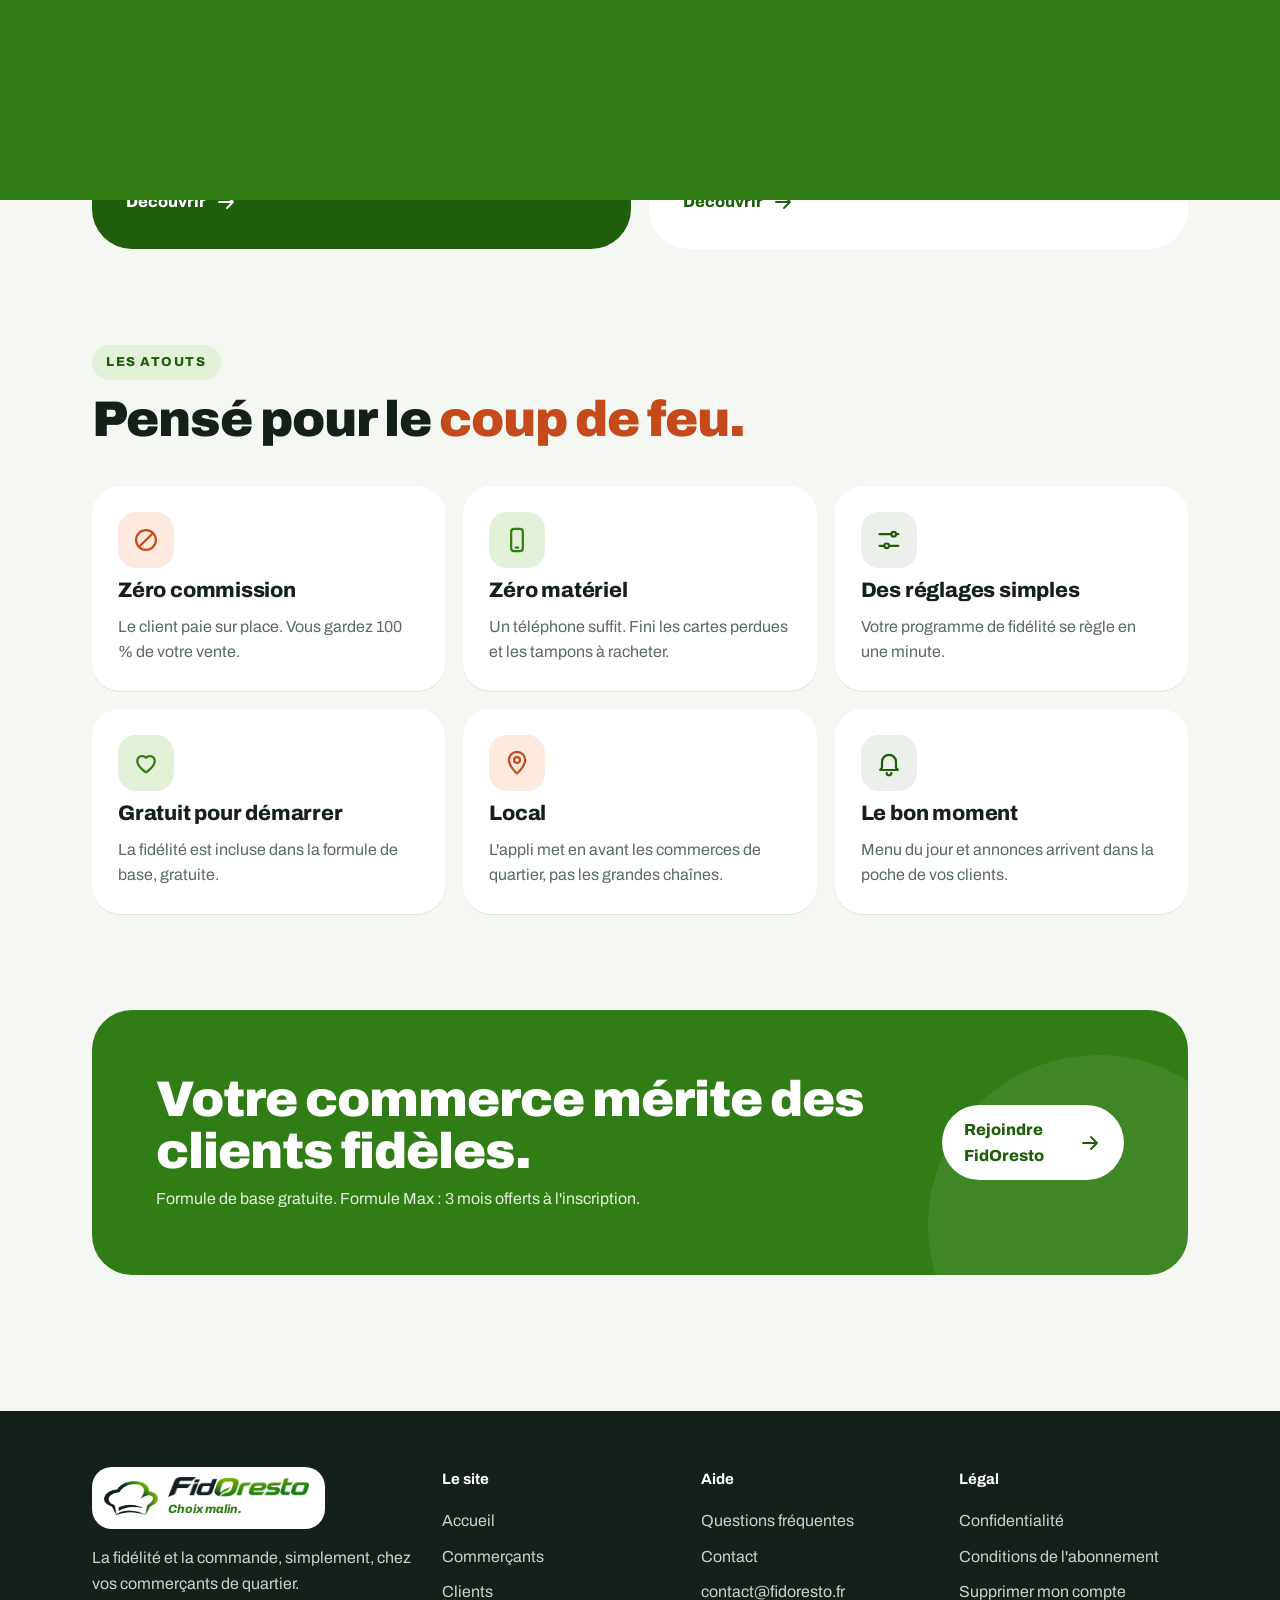
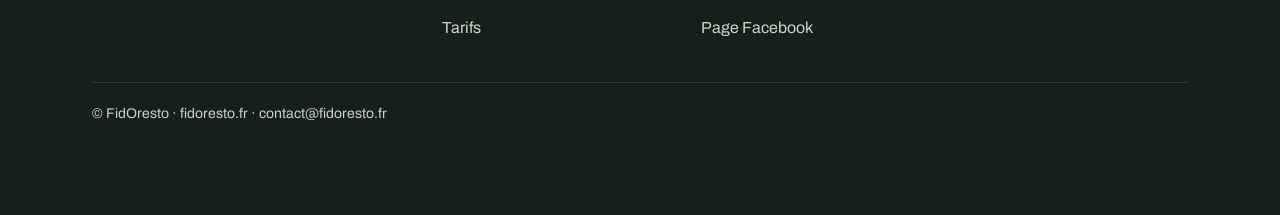
==== commit 6bf03377: "Version anglaise du site et sélecteur FR | EN - Pages anglaises dans /en/ (accueil, conditions, conf" ====
--- a/index.html
+++ b/index.html
@@ -277,8 +277,11 @@
 footer .lk img.w{height:20px}
 footer .lk small{display:block;font-style:italic;font-weight:800;color:var(--brand);font-size:12px;margin-top:3px}
 footer .bt{border-top:1px solid #2C3A30;margin-top:36px;padding-top:20px;font-size:14px}
-</style>
+.langsw{display:inline-flex;margin-left:auto;border:1.5px solid var(--border);border-radius:99px;overflow:hidden;flex-shrink:0}.langsw a{font-size:13px;font-weight:800;color:var(--ink);text-decoration:none;padding:7px 11px;line-height:1}.langsw a[aria-current]{background:var(--ink);color:#fff}.hd .langsw ~ .burger{margin-left:0}@media(min-width:980px){.hd .langsw{margin-left:0}}</style>
 <script defer src="https://cloud.umami.is/script.js" data-website-id="a5aa86f5-b2d7-4c99-a345-039bb4e6a7ff"></script>
+<link rel="alternate" hreflang="fr" href="https://fidoresto.fr/">
+<link rel="alternate" hreflang="en" href="https://fidoresto.fr/en/">
+<link rel="alternate" hreflang="x-default" href="https://fidoresto.fr/">
 </head>
 <body>
 
@@ -305,6 +308,7 @@
     <a href="#questions" data-v="questions">Questions</a>
     <a href="#contact" data-v="contact">Contact</a>
   </nav>
+  <nav class="langsw" aria-label="Langue"><a href="index.html" hreflang="fr" lang="fr" aria-current="page">FR</a><a href="en/index.html" hreflang="en" lang="en">EN</a></nav>
   <a class="btn or cta" href="#contact">Rejoindre FidOresto</a>
   <button class="burger" id="burger" aria-label="Ouvrir le menu" aria-expanded="false"><span></span></button>
 </div></header>
@@ -362,7 +366,7 @@
         </div>
         <div class="stores rv d4">
           <a class="store" href="https://play.google.com/store/apps/details?id=com.fidoresto.app" data-umami-event="clic-google-play-accueil-haut"><svg class="ic" style="width:18px;height:18px"><use href="#i-play"/></svg>Google Play</a>
-          <a class="store" href="https://apps.apple.com/app/id6822352224" data-umami-event="clic-app-store-accueil-haut"><svg style="width:18px;height:18px;fill:currentColor" viewBox="0 0 384 512" aria-hidden="true"><path fill="#fff" d="M318.7 268.7c-.2-36.7 16.4-64.4 50-84.8-18.8-26.9-47.2-41.7-84.7-44.6-35.5-2.8-74.3 20.7-88.5 20.7-15 0-49.4-19.7-76.4-19.7C63.3 141.2 4 184.8 4 273.5q0 39.3 14.4 81.2c12.8 36.7 59 126.7 107.2 125.2 25.2-.6 43-17.9 75.8-17.9 31.8 0 48.3 17.9 76.4 17.9 48.6-.7 90.4-82.5 102.6-119.3-65.2-30.7-61.7-90-61.7-91.9zm-56.6-164.2c27.3-32.4 24.8-61.9 24-72.5-24.1 1.4-52 16.4-67.9 34.9-17.5 19.8-27.8 44.3-25.6 71.9 26.1 2 49.9-11.4 69.5-34.3z"/></svg>App Store</a>
+          <a class="store" href="https://apps.apple.com/app/fidoresto/id6822352224" data-umami-event="clic-app-store-accueil-haut"><svg style="width:18px;height:18px;fill:currentColor" viewBox="0 0 384 512" aria-hidden="true"><path fill="#fff" d="M318.7 268.7c-.2-36.7 16.4-64.4 50-84.8-18.8-26.9-47.2-41.7-84.7-44.6-35.5-2.8-74.3 20.7-88.5 20.7-15 0-49.4-19.7-76.4-19.7C63.3 141.2 4 184.8 4 273.5q0 39.3 14.4 81.2c12.8 36.7 59 126.7 107.2 125.2 25.2-.6 43-17.9 75.8-17.9 31.8 0 48.3 17.9 76.4 17.9 48.6-.7 90.4-82.5 102.6-119.3-65.2-30.7-61.7-90-61.7-91.9zm-56.6-164.2c27.3-32.4 24.8-61.9 24-72.5-24.1 1.4-52 16.4-67.9 34.9-17.5 19.8-27.8 44.3-25.6 71.9 26.1 2 49.9-11.4 69.5-34.3z"/></svg>App Store</a>
         </div>
       </div>
       <div class="stage rv d2" id="stage">
@@ -503,7 +507,7 @@
     <span class="kick rv">Pour toi</span>
     <h1 class="rv d1">Toutes tes cartes<br><em class="g">dans ton téléphone.</em></h1>
     <p class="lead rv d2">L'appli est gratuite. Tes commerçants te récompensent quand tu reviens.</p>
-    <div class="stores rv d3" style="margin-top:6px"><a class="store" href="https://play.google.com/store/apps/details?id=com.fidoresto.app" data-umami-event="clic-google-play-client"><svg class="ic" style="width:18px;height:18px"><use href="#i-play"/></svg>Télécharger sur Google Play</a><a class="store" href="https://apps.apple.com/app/id6822352224" data-umami-event="clic-app-store-client"><svg style="width:18px;height:18px;fill:currentColor" viewBox="0 0 384 512" aria-hidden="true"><path fill="#fff" d="M318.7 268.7c-.2-36.7 16.4-64.4 50-84.8-18.8-26.9-47.2-41.7-84.7-44.6-35.5-2.8-74.3 20.7-88.5 20.7-15 0-49.4-19.7-76.4-19.7C63.3 141.2 4 184.8 4 273.5q0 39.3 14.4 81.2c12.8 36.7 59 126.7 107.2 125.2 25.2-.6 43-17.9 75.8-17.9 31.8 0 48.3 17.9 76.4 17.9 48.6-.7 90.4-82.5 102.6-119.3-65.2-30.7-61.7-90-61.7-91.9zm-56.6-164.2c27.3-32.4 24.8-61.9 24-72.5-24.1 1.4-52 16.4-67.9 34.9-17.5 19.8-27.8 44.3-25.6 71.9 26.1 2 49.9-11.4 69.5-34.3z"/></svg>App Store</a></div>
+    <div class="stores rv d3" style="margin-top:6px"><a class="store" href="https://play.google.com/store/apps/details?id=com.fidoresto.app" data-umami-event="clic-google-play-client"><svg class="ic" style="width:18px;height:18px"><use href="#i-play"/></svg>Télécharger sur Google Play</a><a class="store" href="https://apps.apple.com/app/fidoresto/id6822352224" data-umami-event="clic-app-store-client"><svg style="width:18px;height:18px;fill:currentColor" viewBox="0 0 384 512" aria-hidden="true"><path fill="#fff" d="M318.7 268.7c-.2-36.7 16.4-64.4 50-84.8-18.8-26.9-47.2-41.7-84.7-44.6-35.5-2.8-74.3 20.7-88.5 20.7-15 0-49.4-19.7-76.4-19.7C63.3 141.2 4 184.8 4 273.5q0 39.3 14.4 81.2c12.8 36.7 59 126.7 107.2 125.2 25.2-.6 43-17.9 75.8-17.9 31.8 0 48.3 17.9 76.4 17.9 48.6-.7 90.4-82.5 102.6-119.3-65.2-30.7-61.7-90-61.7-91.9zm-56.6-164.2c27.3-32.4 24.8-61.9 24-72.5-24.1 1.4-52 16.4-67.9 34.9-17.5 19.8-27.8 44.3-25.6 71.9 26.1 2 49.9-11.4 69.5-34.3z"/></svg>Télécharger sur l'App Store</a></div>
   </div></div>
   <section style="padding-top:16px"><div class="wrap g3">
     <div class="tile rv"><div class="pas pg1"><svg class="ic"><use href="#i-qr"/></svg></div><h3>Un seul QR code</h3><p>Tu le montres en caisse, partout. Fini les cartes en papier.</p></div>
@@ -693,5 +697,6 @@
   /* form */
 })();
 </script>
-<script>(function(){if(!/iPhone|iPad|iPod/i.test(navigator.userAgent))return;document.querySelectorAll('a[href*="play.google.com"]').forEach(function(a){if(a.classList.contains('store'))return;a.href='https://apps.apple.com/app/id6822352224';var e=a.getAttribute('data-umami-event');if(e)a.setAttribute('data-umami-event',e.replace('google-play','app-store'));a.innerHTML=a.innerHTML.replace('sur Google Play',"sur l'App Store");});})();</script></body>
+<script>(function(){if(!/iPhone|iPad|iPod/i.test(navigator.userAgent))return;document.querySelectorAll('a[href*="play.google.com"]').forEach(function(a){if(a.classList.contains('store'))return;a.href='https://apps.apple.com/app/fidoresto/id6822352224';var e=a.getAttribute('data-umami-event');if(e)a.setAttribute('data-umami-event',e.replace('google-play','app-store'));a.innerHTML=a.innerHTML.replace('sur Google Play',"sur l'App Store");});})();</script><script>document.querySelectorAll('.langsw a').forEach(function(a){a.addEventListener('click',function(){var b=a.getAttribute('href').split(/[?#]/)[0];a.href=b+location.search+location.hash;});});</script>
+</body>
 </html>
